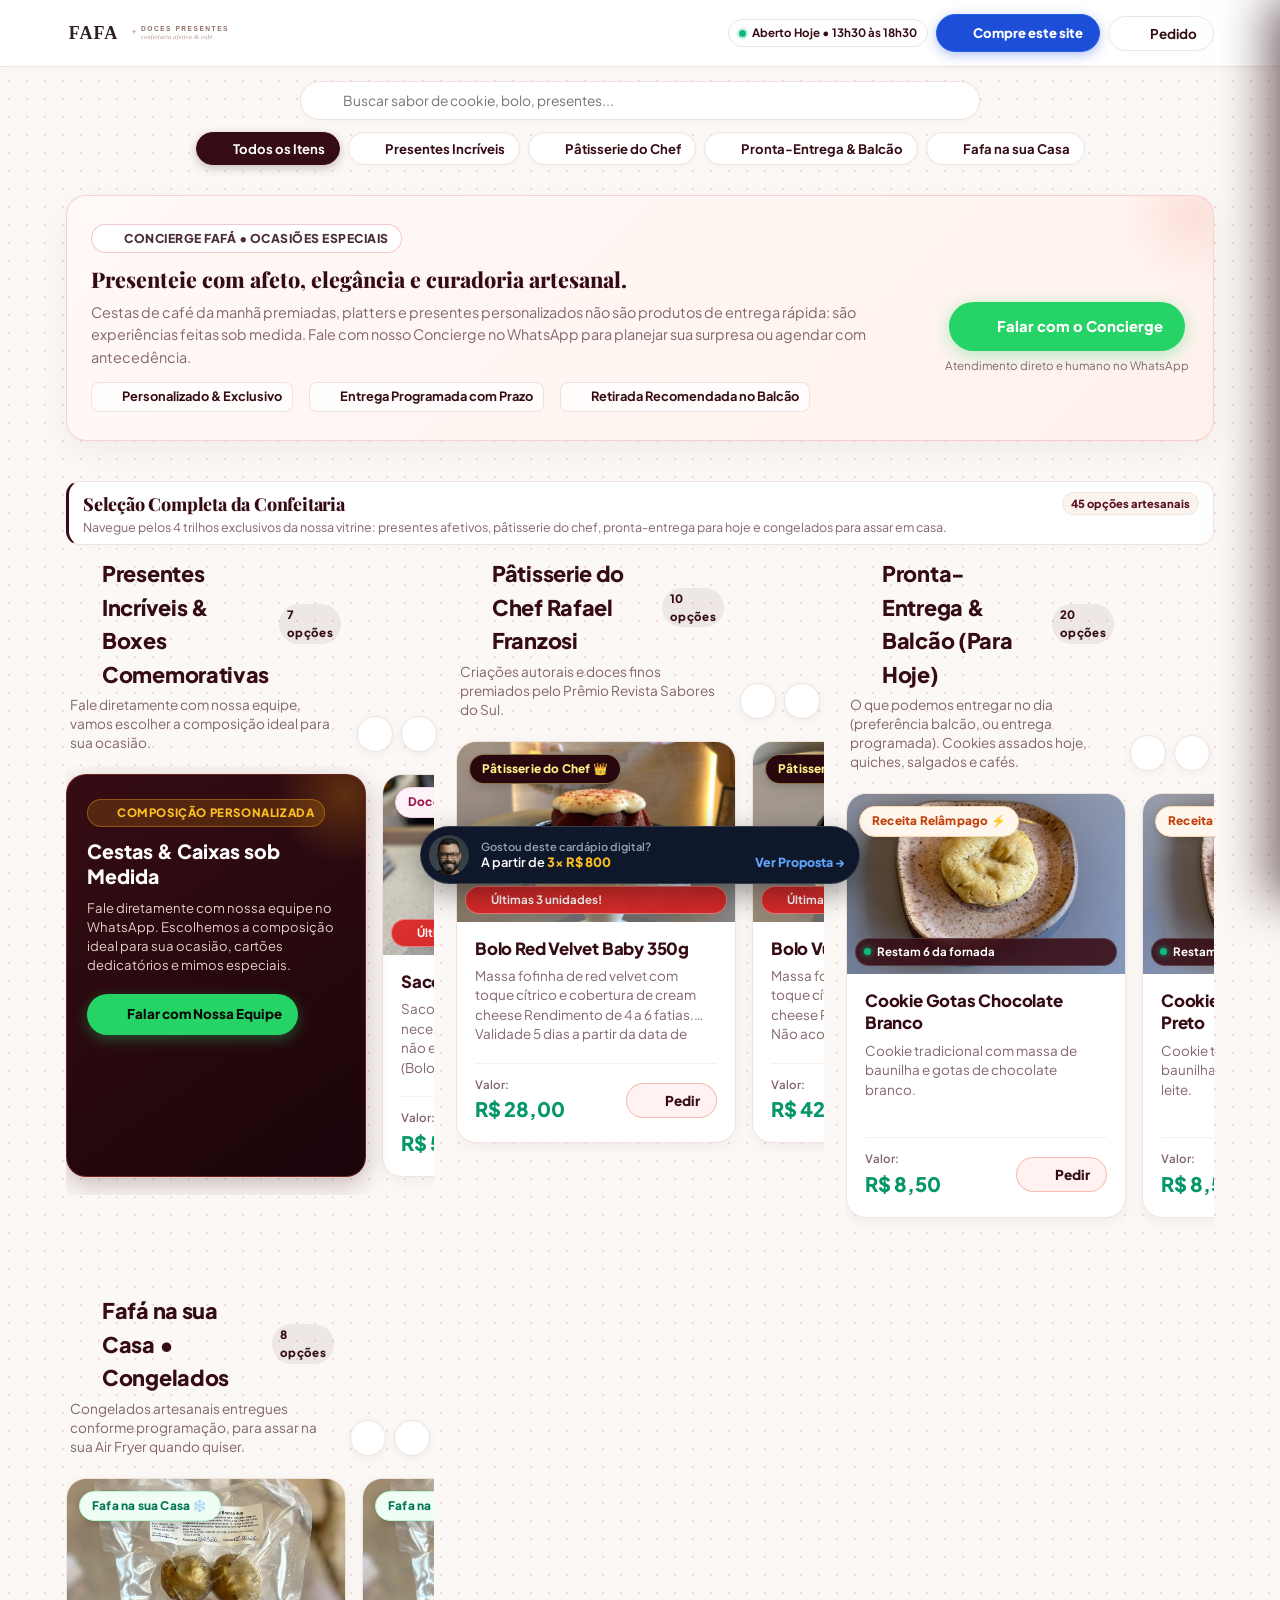
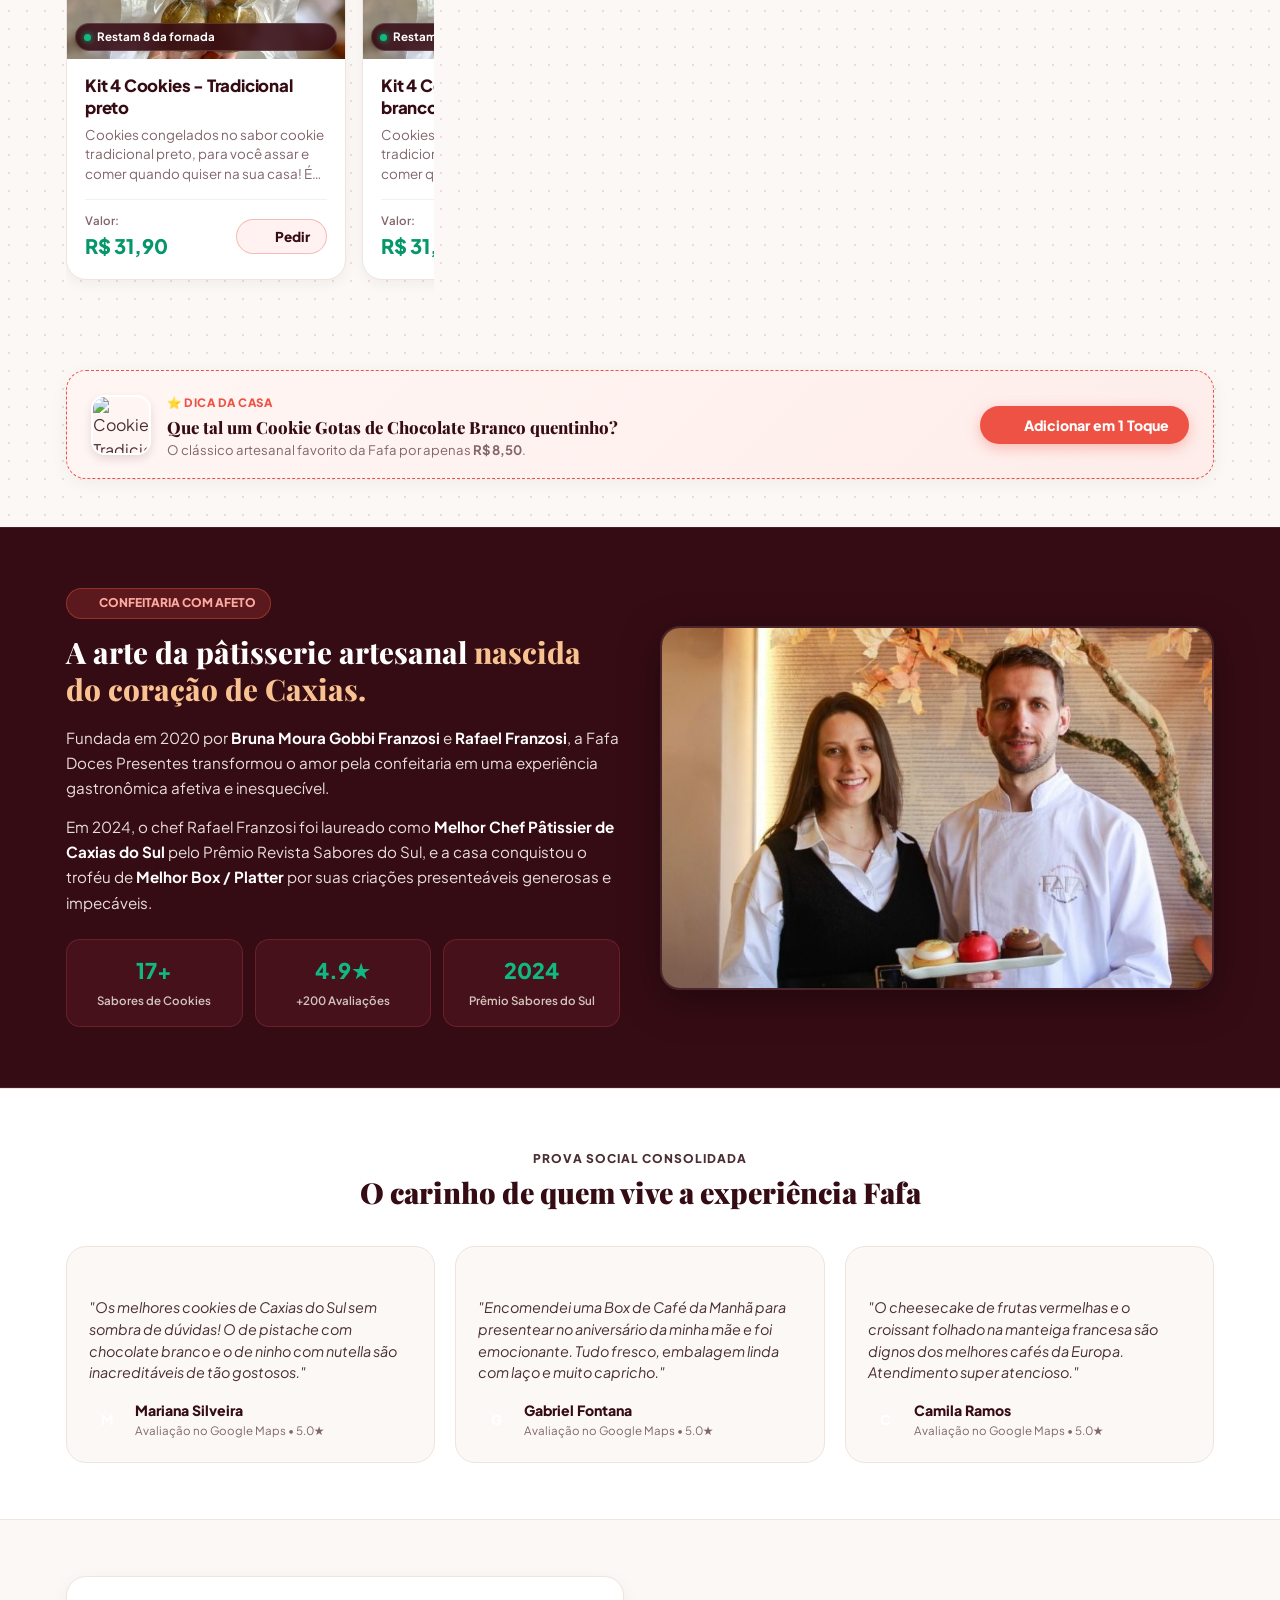
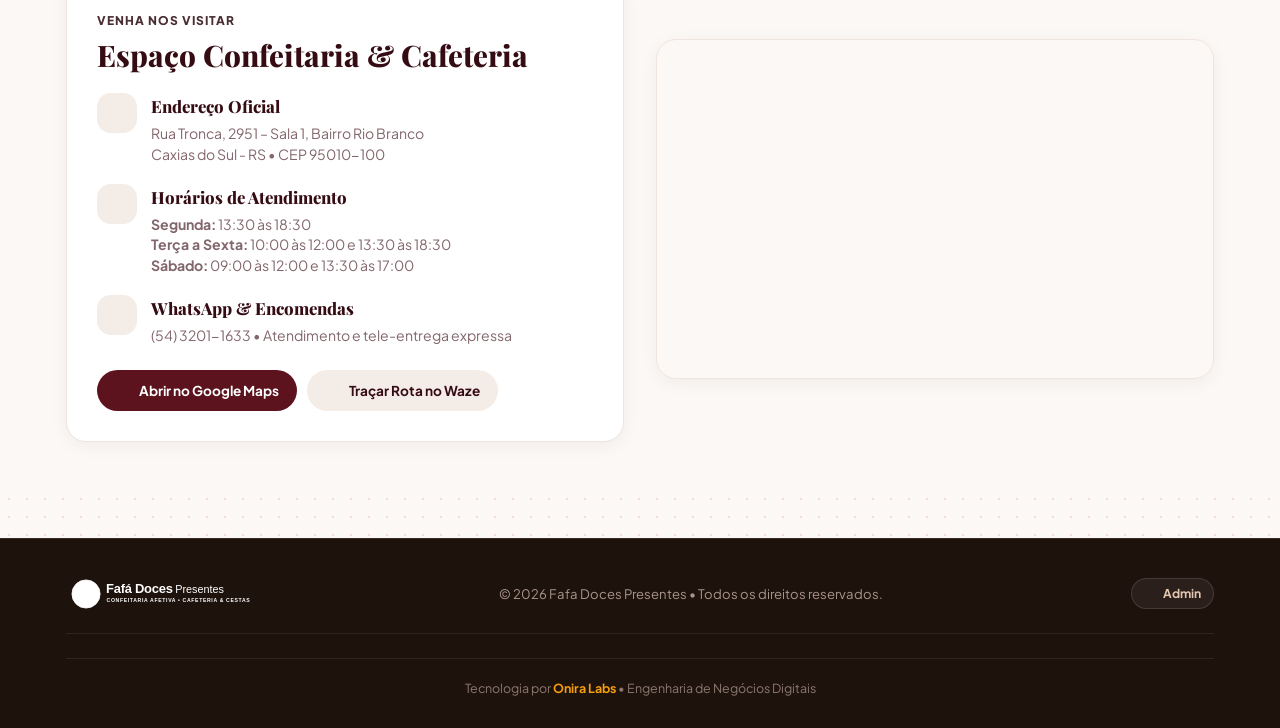
==== index.html @ 1c1b4ccc "feat(fafa-doces): adicionais especiais de presente, estoque de fornada, trilhos de streaming e simul" ====
<!DOCTYPE html>
<html lang="pt-BR">
<head>
    <meta charset="UTF-8">
    <meta name="viewport" content="width=device-width, initial-scale=1.0, maximum-scale=1.0, user-scalable=no">
    <title>Fafa Doces Presentes | Confeitaria Afetiva, Cafeteria & Cestas em Caxias do Sul</title>
    <meta name="description" content="🍪 Fafa Doces Presentes — Confeitaria artesanal, 17 sabores de cookies exclusivos, tortas nobres e cestas de café da manhã premiadas em Caxias do Sul. Peça direto no WhatsApp!">
    <meta name="theme-color" content="#360C14">

    <!-- Open Graph / Social -->
    <meta property="og:type" content="website">
    <meta property="og:title" content="Fafa Doces Presentes | Confeitaria Afetiva & Cafeteria">
    <meta property="og:description" content="Cardápio oficial com 17 sabores de cookies artesanais, doces finos, tortas e cestas presenteáveis em Caxias do Sul.">
    <meta property="og:image" content="assets/fafa_founders.jpg">

    <!-- Google Fonts: Playfair Display + Plus Jakarta Sans -->
    <link rel="preconnect" href="https://fonts.googleapis.com">
    <link rel="preconnect" href="https://fonts.gstatic.com" crossorigin>
    <link href="https://fonts.googleapis.com/css2?family=Playfair+Display:ital,wght@0,600;0,700;0,800;1,600&family=Plus+Jakarta+Sans:wght@400;500;600;700;800&display=swap" rel="stylesheet">

    <!-- Lucide Icons -->
    <script src="https://unpkg.com/lucide@latest"></script>

    <!-- Stylesheet -->
    <link rel="stylesheet" href="style.css?v=20260901a">
    <link rel="manifest" href="manifest.json">
</head>
<body>

    <!-- Header Despoluído & Focado -->
    <header class="site-header">
        <div class="container nav-container">
            <a href="index.html" class="brand-wrapper" aria-label="Página Inicial Fafa Doces Presentes">
                <img src="assets/logo_fafa_horizontal.svg" alt="Fafa Doces Presentes" class="brand-logo-img" onerror="this.onerror=null;this.src='assets/logo.svg';">
                <h1 class="sr-only">Fafa Doces Presentes - Caxias do Sul</h1>
            </a>
            
            <!-- Status do Estabelecimento & Ações -->
            <div class="nav-actions">
                <div class="status-compact" id="header-status">
                    <span class="status-dot"></span>
                    <span id="status-text-header">Aberto Hoje • 13h30 às 18h30</span>
                </div>

                <!-- Modo Catálogo Badge (Exibido quando no modo somente vitrine) -->
                <div class="catalog-mode-badge" id="catalog-mode-badge" style="display:none;">
                    <i data-lucide="book-open" style="width:13px;height:13px;"></i>
                    <span>Catálogo Vitrine</span>
                </div>

                <!-- Botão Compre esse site (Azul Royal Elétrico de Alto Contraste no Desktop) -->
                <a href="proposta.html" class="btn-buy-site" title="Compre esse site pronto para o seu negócio">
                    <i data-lucide="zap" style="width:14px;height:14px;color:#FEF08A;fill:#FEF08A;"></i>
                    <span class="btn-buy-text">Compre este site</span>
                </a>

                <!-- Botão Limpar Pedido (Lixeirinha Outline ao lado do Pedido) -->
                <button type="button" class="btn-header-trash" id="btn-header-trash" onclick="window.clearCart()" title="Limpar Pedido" aria-label="Limpar Pedido" style="display:none;">
                    <i data-lucide="trash-2" style="width:16px;height:16px;"></i>
                </button>

                <!-- Botão Carrinho Desktop ("Pedido") / Mobile (Outline quando vazio, Preenchido com itens) -->
                <button type="button" class="btn-cart-trigger cart-empty" id="btn-cart-nav" onclick="window.openCart()" aria-label="Ver Carrinho de Compras">
                    <i data-lucide="shopping-bag" style="width:17px;height:17px;"></i>
                    <span class="cart-btn-label">Pedido</span>
                    <span class="cart-total-header" id="cart-total-nav" style="display:none;">R$ 0,00</span>
                    <span class="cart-count-badge" id="cart-count" style="display:none;">0</span>
                </button>
            </div>
        </div>
    </header>

    <!-- Barra de Categorias & Busca Rápida -->
    <section class="catalog-nav-section">
        <div class="container">
            <!-- Busca Integrada -->
            <div class="search-box-wrap">
                <i data-lucide="search" class="search-icon"></i>
                <input type="text" id="search-input" class="search-input" placeholder="Buscar sabor de cookie, bolo, presentes..." oninput="window.handleSearch(event)">
                <button type="button" class="btn-clear-search" id="btn-clear-search" onclick="window.clearSearch()" style="display:none;" aria-label="Limpar busca">
                    <i data-lucide="x" style="width:16px;height:16px;"></i>
                </button>
            </div>

            <!-- Navegação em Carrossel Horizontal Touch / Chips Deslizantes de Alta Usabilidade -->
            <nav class="category-scroll-container" aria-label="Categorias do Cardápio">
                <div class="category-scroll-pills" id="category-pills-container">
                    <button type="button" class="cat-pill active" data-category="todos" onclick="window.filterCategory('todos')">
                        <i data-lucide="film" style="width:16px;height:16px;"></i>
                        <span>Todos os Itens</span>
                    </button>
                    <button type="button" class="cat-pill" data-category="presentes" onclick="window.filterCategory('presentes')">
                        <i data-lucide="gift" style="width:16px;height:16px;"></i>
                        <span>Presentes Incríveis</span>
                    </button>
                    <button type="button" class="cat-pill" data-category="tortas" onclick="window.filterCategory('tortas')">
                        <i data-lucide="cake" style="width:16px;height:16px;"></i>
                        <span>Pâtisserie do Chef</span>
                    </button>
                    <button type="button" class="cat-pill" data-category="pronta-entrega" onclick="window.filterCategory('pronta-entrega')">
                        <i data-lucide="zap" style="width:16px;height:16px;"></i>
                        <span>Pronta-Entrega &amp; Balcão</span>
                    </button>
                    <button type="button" class="cat-pill" data-category="congelados" onclick="window.filterCategory('congelados')">
                        <i data-lucide="snowflake" style="width:16px;height:16px;"></i>
                        <span>Fafa na sua Casa</span>
                    </button>
                </div>
            </nav>
        </div>
    </section>

    <!-- Seção de Concierge Afetivo & Encomendas de Ocasião -->
    <section class="concierge-highlight-section" id="concierge-section">
        <div class="container">
            <div class="concierge-card">
                <div class="concierge-badge-pill">
                    <i data-lucide="sparkles" style="width:14px;height:14px;color:#D84A5B;"></i>
                    <span>Concierge Fafá • Ocasiões Especiais</span>
                </div>
                <div class="concierge-content-grid">
                    <div class="concierge-text-col">
                        <h2 class="concierge-title">Presenteie com afeto, elegância e curadoria artesanal.</h2>
                        <p class="concierge-desc">
                            Cestas de café da manhã premiadas, platters e presentes personalizados não são produtos de entrega rápida: são experiências feitas sob medida. Fale com nosso Concierge no WhatsApp para planejar sua surpresa ou agendar com antecedência.
                        </p>
                        <div class="concierge-features-row">
                            <span class="c-feat"><i data-lucide="gift" style="width:14px;height:14px;"></i> Personalizado &amp; Exclusivo</span>
                            <span class="c-feat"><i data-lucide="calendar" style="width:14px;height:14px;"></i> Entrega Programada com Prazo</span>
                            <span class="c-feat"><i data-lucide="store" style="width:14px;height:14px;"></i> Retirada Recomendada no Balcão</span>
                        </div>
                    </div>
                    <div class="concierge-action-col">
                        <a href="https://wa.me/555432011633?text=Ol%C3%A1!%20Gostaria%20de%20falar%20com%20o%20Concierge%20Faf%C3%A1%20para%20planejar%20uma%20ocasi%C3%A3o%20especial%20sob%20encomenda." target="_blank" class="btn-concierge-cta" aria-label="Falar com o Concierge no WhatsApp">
                            <i data-lucide="message-circle" style="width:18px;height:18px;"></i>
                            <span>Falar com o Concierge</span>
                        </a>
                        <span class="concierge-subtext">Atendimento direto e humano no WhatsApp</span>
                    </div>
                </div>
            </div>
        </div>
    </section>

    <!-- Main Content: Conceito, Grid de Produtos & Dica da Casa no Final -->
    <main class="catalog-section">
        <div class="container">

            <!-- Banner de Atmosfera Compacto da Categoria Ativa -->
            <div class="category-concept-banner" id="category-concept-banner">
                <div class="concept-banner-header">
                    <h2 class="concept-title" id="current-category-name">Cardápio Completo</h2>
                    <span class="catalog-count-pill" id="products-count-badge">45 opções artesanais</span>
                </div>
                <p class="concept-desc" id="category-concept-desc">
                    Cardápio artesanal da Fafa Doces Presentes para entrega rápida ou retirada.
                </p>
            </div>

            <!-- Grid de Produtos -->
            <div class="catalog-grid" id="catalog-grid">
                <!-- Injetado dinamicamente via app.js -->
            </div>

            <!-- Banner de Upsell / Dica da Casa (Posicionado no Final do Cardápio) -->
            <div class="upsell-container" id="upsell-container" style="margin-top: 36px;">
                <div class="upsell-card">
                    <div class="upsell-left">
                        <img src="https://images.unsplash.com/photo-1558961363-fa8fdf82db35?auto=format&fit=crop&w=300&q=80" alt="Cookie Tradicional Fafa" class="upsell-img-thumb">
                        <div class="upsell-info">
                            <span class="upsell-tag">⭐ Dica da Casa</span>
                            <h2 class="upsell-title">Que tal um Cookie Gotas de Chocolate Branco quentinho?</h2>
                            <p class="upsell-sub">O clássico artesanal favorito da Fafa por apenas <strong>R$ 8,50</strong>.</p>
                        </div>
                    </div>
                    <button type="button" class="btn-upsell-quick" onclick="window.openProductModal('prod-12314145')">
                        <i data-lucide="plus-circle" style="width:16px;height:16px;"></i>
                        <span>Adicionar em 1 Toque</span>
                    </button>
                </div>
            </div>

        </div>
    </main>

    <!-- Chef Story & Differentials (Dark Section) -->
    <section class="story-section">
        <div class="container">
            <div class="story-grid">
                <div class="story-content">
                    <span class="story-badge">
                        <i data-lucide="heart" style="width:12px;height:12px;"></i> Confeitaria com Afeto
                    </span>
                    <h2 class="story-title">A arte da pâtisserie artesanal <span>nascida do coração de Caxias.</span></h2>
                    <p class="story-p">Fundada em 2020 por <strong>Bruna Moura Gobbi Franzosi</strong> e <strong>Rafael Franzosi</strong>, a Fafa Doces Presentes transformou o amor pela confeitaria em uma experiência gastronômica afetiva e inesquecível.</p>
                    <p class="story-p">Em 2024, o chef Rafael Franzosi foi laureado como <strong>Melhor Chef Pâtissier de Caxias do Sul</strong> pelo Prêmio Revista Sabores do Sul, e a casa conquistou o troféu de <strong>Melhor Box / Platter</strong> por suas criações presenteáveis generosas e impecáveis.</p>
                    
                    <div class="story-stats-row">
                        <div class="stat-box">
                            <span class="stat-num">17+</span>
                            <span class="stat-desc">Sabores de Cookies</span>
                        </div>
                        <div class="stat-box">
                            <span class="stat-num">4.9★</span>
                            <span class="stat-desc">+200 Avaliações</span>
                        </div>
                        <div class="stat-box">
                            <span class="stat-num">2024</span>
                            <span class="stat-desc">Prêmio Sabores do Sul</span>
                        </div>
                    </div>
                </div>

                <div class="story-img-wrap">
                    <img src="assets/fafa_founders.jpg" alt="Bruna Moura Gobbi Franzosi e Rafael Franzosi - Fafa Doces Presentes" class="story-img" onerror="this.onerror=null;this.src='https://images.unsplash.com/photo-1556910103-1c02745aae4d?auto=format&fit=crop&w=800&q=80';">
                </div>
            </div>
        </div>
    </section>

    <!-- Customer Reviews (Light Section) -->
    <section class="reviews-section">
        <div class="container">
            <div class="section-header-center">
                <span class="section-tag">Prova Social Consolidada</span>
                <h2 class="section-title">O carinho de quem vive a experiência Fafa</h2>
            </div>

            <div class="reviews-grid">
                <div class="review-card">
                    <div class="review-stars">
                        <i data-lucide="star" style="width:16px;height:16px;fill:#F59E0B;stroke:none;"></i>
                        <i data-lucide="star" style="width:16px;height:16px;fill:#F59E0B;stroke:none;"></i>
                        <i data-lucide="star" style="width:16px;height:16px;fill:#F59E0B;stroke:none;"></i>
                        <i data-lucide="star" style="width:16px;height:16px;fill:#F59E0B;stroke:none;"></i>
                        <i data-lucide="star" style="width:16px;height:16px;fill:#F59E0B;stroke:none;"></i>
                    </div>
                    <p class="review-text">"Os melhores cookies de Caxias do Sul sem sombra de dúvidas! O de pistache com chocolate branco e o de ninho com nutella são inacreditáveis de tão gostosos."</p>
                    <div class="reviewer-meta">
                        <div class="reviewer-avatar-letter">M</div>
                        <div>
                            <div class="reviewer-name">Mariana Silveira</div>
                            <div class="reviewer-source">Avaliação no Google Maps • 5.0★</div>
                        </div>
                    </div>
                </div>

                <div class="review-card">
                    <div class="review-stars">
                        <i data-lucide="star" style="width:16px;height:16px;fill:#F59E0B;stroke:none;"></i>
                        <i data-lucide="star" style="width:16px;height:16px;fill:#F59E0B;stroke:none;"></i>
                        <i data-lucide="star" style="width:16px;height:16px;fill:#F59E0B;stroke:none;"></i>
                        <i data-lucide="star" style="width:16px;height:16px;fill:#F59E0B;stroke:none;"></i>
                        <i data-lucide="star" style="width:16px;height:16px;fill:#F59E0B;stroke:none;"></i>
                    </div>
                    <p class="review-text">"Encomendei uma Box de Café da Manhã para presentear no aniversário da minha mãe e foi emocionante. Tudo fresco, embalagem linda com laço e muito capricho."</p>
                    <div class="reviewer-meta">
                        <div class="reviewer-avatar-letter">G</div>
                        <div>
                            <div class="reviewer-name">Gabriel Fontana</div>
                            <div class="reviewer-source">Avaliação no Google Maps • 5.0★</div>
                        </div>
                    </div>
                </div>

                <div class="review-card">
                    <div class="review-stars">
                        <i data-lucide="star" style="width:16px;height:16px;fill:#F59E0B;stroke:none;"></i>
                        <i data-lucide="star" style="width:16px;height:16px;fill:#F59E0B;stroke:none;"></i>
                        <i data-lucide="star" style="width:16px;height:16px;fill:#F59E0B;stroke:none;"></i>
                        <i data-lucide="star" style="width:16px;height:16px;fill:#F59E0B;stroke:none;"></i>
                        <i data-lucide="star" style="width:16px;height:16px;fill:#F59E0B;stroke:none;"></i>
                    </div>
                    <p class="review-text">"O cheesecake de frutas vermelhas e o croissant folhado na manteiga francesa são dignos dos melhores cafés da Europa. Atendimento super atencioso."</p>
                    <div class="reviewer-meta">
                        <div class="reviewer-avatar-letter">C</div>
                        <div>
                            <div class="reviewer-name">Camila Ramos</div>
                            <div class="reviewer-source">Avaliação no Google Maps • 5.0★</div>
                        </div>
                    </div>
                </div>
            </div>
        </div>
    </section>

    <!-- Location & Hours Section -->
    <section class="location-section">
        <div class="container">
            <div class="location-grid">
                <div class="location-info-card">
                    <span class="section-tag">Venha nos Visitar</span>
                    <h3 class="story-title" style="color:var(--text-dark);margin-bottom:20px;">Espaço Confeitaria &amp; Cafeteria</h3>

                    <div class="info-row">
                        <div class="info-icon-box">
                            <i data-lucide="map-pin" style="width:20px;height:20px;"></i>
                        </div>
                        <div class="info-content">
                            <h4>Endereço Oficial</h4>
                            <p>Rua Tronca, 2951 – Sala 1, Bairro Rio Branco<br>Caxias do Sul - RS • CEP 95010-100</p>
                        </div>
                    </div>

                    <div class="info-row">
                        <div class="info-icon-box">
                            <i data-lucide="clock" style="width:20px;height:20px;"></i>
                        </div>
                        <div class="info-content">
                            <h4>Horários de Atendimento</h4>
                            <p><strong>Segunda:</strong> 13:30 às 18:30<br>
                               <strong>Terça a Sexta:</strong> 10:00 às 12:00 e 13:30 às 18:30<br>
                               <strong>Sábado:</strong> 09:00 às 12:00 e 13:30 às 17:00</p>
                        </div>
                    </div>

                    <div class="info-row">
                        <div class="info-icon-box">
                            <i data-lucide="phone" style="width:20px;height:20px;"></i>
                        </div>
                        <div class="info-content">
                            <h4>WhatsApp &amp; Encomendas</h4>
                            <p>(54) 3201-1633 • Atendimento e tele-entrega expressa</p>
                        </div>
                    </div>

                    <div class="location-buttons">
                        <a href="https://maps.google.com/?q=Fafa+Doces+Presentes+Rua+Tronca+2951+Caxias+do+Sul" target="_blank" class="btn-route">
                            <i data-lucide="navigation" style="width:16px;height:16px;"></i> Abrir no Google Maps
                        </a>
                        <a href="https://waze.com/ul?q=Rua+Tronca+2951+Caxias+do+Sul" target="_blank" class="btn-route" style="background:#F4ECE6;color:var(--text-dark);">
                            <i data-lucide="compass" style="width:16px;height:16px;"></i> Traçar Rota no Waze
                        </a>
                    </div>
                </div>

                <div class="map-embed-wrap">
                    <iframe src="https://www.google.com/maps/embed?pb=!1m18!1m12!1m3!1d3483.921389201479!2d-51.1872101!3d-29.1739107!2m3!1f0!2f0!3f0!3m2!1i1024!2i768!4f13.1!3m3!1m2!1s0x951ea30c0c000001%3A0x1!2sR.+Tronca%2C+2951+-+Rio+Branco%2C+Caxias+do+Sul+-+RS!5e0!3m2!1spt-BR!2sbr!4v1710000000000!5m2!1spt-BR!2sbr" loading="lazy" referrerpolicy="no-referrer-when-downgrade" title="Mapa Fafa Doces Presentes"></iframe>
                </div>
            </div>
        </div>
    </section>

    <!-- Footer -->
    <footer class="site-footer">
        <div class="container">
            <div class="footer-content">
                <div class="footer-brand">
                    <img src="assets/logo.svg" alt="Fafa Doces Presentes" style="height:38px;filter:brightness(0) invert(1);">
                </div>
                <div class="footer-copy">
                    &copy; 2026 Fafa Doces Presentes • Todos os direitos reservados.
                </div>
                <div class="footer-admin-wrap">
                    <a href="admin.html" class="footer-admin-link" title="Acesso restrito ao Painel Admin">
                        <i data-lucide="shield-check" style="width:13px;height:13px;"></i> Admin
                    </a>
                </div>
            </div>
            <div class="footer-signature">
                Tecnologia por <strong>Onira Labs</strong> • Engenharia de Negócios Digitais
            </div>
        </div>
    </footer>

    <!-- Product Modal -->
    <div class="product-modal-wrap" id="product-modal">
        <div class="modal-content-card">
            <button type="button" class="btn-close-modal" onclick="window.closeProductModal()" aria-label="Fechar">
                <i data-lucide="x" style="width:20px;height:20px;"></i>
            </button>
            <div class="modal-hero-img-box">
                <img id="modal-img" src="" alt="">
                <span class="modal-badge-tag" id="modal-badge"></span>
            </div>
            <div class="modal-body-scroll">
                <h3 class="modal-title" id="modal-title"></h3>
                <p class="modal-desc" id="modal-desc"></p>
                <div id="modal-scarcity-notice" style="display:none;margin-bottom:14px;"></div>

                <!-- Seção de Tamanhos / Opções -->
                <div class="modal-section-title">
                    <span>Opções &amp; Porção</span>
                    <small>Selecione 1 opção</small>
                </div>
                <div class="size-options-grid" id="modal-sizes-list"></div>

                <!-- Adicionais Especiais & Mimos de Presente -->
                <div id="modal-addons-section" style="display:none;margin-top:14px;">
                    <div class="modal-section-title">
                        <span>Adicionais Especiais &amp; Mimos</span>
                        <small>Opcional • Selecione quantos desejar</small>
                    </div>
                    <div class="addons-options-list" id="modal-addons-list"></div>
                </div>

                <!-- Observações e Dedicatória -->
                <div class="modal-section-title">
                    <span>Dedicatória para Cartão ou Observações</span>
                    <small>Opcional</small>
                </div>
                <input type="text" id="modal-obs" class="modal-obs-input" placeholder="Ex: De: Maria Para: João / Escrever no cartão com carinho...">

                <!-- Rodapé de Ações do Modal -->
                <div class="modal-footer-actions">
                    <div class="qty-control-box">
                        <button type="button" class="qty-btn-modal" onclick="window.changeModalQty(-1)">-</button>
                        <span class="qty-modal-val" id="modal-qty">1</span>
                        <button type="button" class="qty-btn-modal" onclick="window.changeModalQty(1)">+</button>
                    </div>
                    <button type="button" class="btn-confirm-add" id="modal-add-btn" onclick="window.confirmAddModalToCart()">
                        <span>Adicionar ao Pedido</span>
                    </button>
                </div>
            </div>
        </div>
    </div>

    <!-- Modal de Confirmação: Limpar Pedido -->
    <div class="confirm-modal-overlay" id="confirm-clear-modal" onclick="window.closeClearModal(event)">
        <div class="confirm-modal-card" onclick="event.stopPropagation()">
            <div class="confirm-modal-icon">
                <i data-lucide="trash-2" style="width:24px;height:24px;color:var(--accent-coral);"></i>
            </div>
            <h3 class="confirm-modal-title">Limpar seu pedido?</h3>
            <p class="confirm-modal-text">Todos os itens e doces adicionados serão removidos do seu carrinho.</p>
            <div class="confirm-modal-actions">
                <button type="button" class="btn-confirm-cancel" onclick="window.closeClearModal()">Continuar com Pedido</button>
                <button type="button" class="btn-confirm-danger" onclick="window.executeClearCart()">Sim, Limpar</button>
            </div>
        </div>
    </div>

    <!-- Cart Overlay & Drawer (Padrão Master CLAEM / Onira Labs) -->
    <div class="cart-overlay" id="cart-overlay" onclick="window.closeCart()"></div>
    <div class="cart-drawer" id="cart-drawer">
        <div class="cart-header">
            <!-- Botão Cardápio à Esquerda (Modo Preenchido Branco Estático) -->
            <button type="button" class="btn-continue-shopping" onclick="window.closeCart()" aria-label="Voltar para o Cardápio">
                <i data-lucide="arrow-left" style="width:15px;height:15px;"></i>
                <span>Cardápio</span>
            </button>

            <!-- Título Centralizado Between Them -->
            <div class="cart-header-title">
                <i data-lucide="shopping-bag" style="width:17px;height:17px;color:var(--emerald-light);"></i>
                <span>Seu Pedido Fafa</span>
            </div>

            <!-- Botão Lixeira à Direita -->
            <button type="button" class="btn-clear-cart-circle" onclick="window.clearCart()" title="Limpar pedido" aria-label="Limpar pedido">
                <i data-lucide="trash-2" style="width:16px;height:16px;"></i>
            </button>
        </div>

        <!-- Corpo do Carrinho com Rolagem 100% Fluida e Unificada (Itens empurram o formulário, totais e botão WhatsApp) -->
        <div class="cart-body">
            <!-- 1. Tipo de Pedido (Balcão Recomendado vs Tele-Entrega Própria) -->
            <div class="cart-form-group delivery-top-group">
                <span class="cart-label">Como deseja receber seu pedido?</span>
                <div class="delivery-toggle-wrap">
                    <button type="button" class="delivery-type-btn active" data-type="pickup" onclick="window.setDeliveryType('pickup')">
                        <i data-lucide="store" style="width:15px;height:15px;"></i>
                        <span>Retirada no Balcão (Recomendado)</span>
                    </button>
                    <button type="button" class="delivery-type-btn" data-type="delivery" onclick="window.setDeliveryType('delivery')">
                        <i data-lucide="truck" style="width:15px;height:15px;"></i>
                        <span>Tele-Entrega Própria</span>
                    </button>
                </div>
                <p class="pickup-notice-hint" id="pickup-notice-hint">
                    📍 Balcão Fafá: Rua Tronca, 2951 – Sala 1 (Rio Branco). Ideal para bolos e itens frágeis!
                </p>
            </div>

            <!-- 1.1 Previsão do Pedido: Pronta Entrega vs Encomenda Programada -->
            <div class="cart-form-group schedule-top-group">
                <span class="cart-label">Previsão e Prazo</span>
                <div class="delivery-toggle-wrap schedule-toggle-wrap">
                    <button type="button" class="schedule-type-btn active" data-schedule="hoje" onclick="window.setScheduleType('hoje')">
                        <i data-lucide="clock" style="width:15px;height:15px;"></i>
                        <span>Pronta Entrega (Hoje)</span>
                    </button>
                    <button type="button" class="schedule-type-btn" data-schedule="programado" onclick="window.setScheduleType('programado')">
                        <i data-lucide="calendar" style="width:15px;height:15px;"></i>
                        <span>Encomenda Programada</span>
                    </button>
                </div>
            </div>

            <!-- Formulário de Agendamento (quando Encomenda Programada) -->
            <div id="schedule-fields-form" class="cart-form-group" style="display:none;">
                <span class="cart-label">Data e Turno Desejado</span>
                <div class="form-row-2">
                    <input type="date" id="order-schedule-date" class="cart-input" aria-label="Data da Encomenda">
                    <select id="order-schedule-period" class="cart-input" aria-label="Turno Desejado">
                        <option value="Manhã (10h às 12h)">Manhã (10h às 12h)</option>
                        <option value="Tarde (13h30 às 18h)" selected>Tarde (13h30 às 18h)</option>
                    </select>
                </div>
                <div style="margin-top:8px;">
                    <input type="text" id="order-gift-card" class="cart-input" placeholder="Mensagem para o cartão do presente (opcional)">
                </div>
                <p class="schedule-hint-text">
                    🎁 Cestas e presentes personalizados são preparados com carinho sob agendamento prévio.
                </p>
            </div>

            <!-- 2. Lista de Itens no Carrinho (Sem rolagem interna: expande e empurra todo o conteúdo para baixo) -->
            <div class="cart-items-list" id="cart-items-list"></div>

            <!-- 3. Formulário de Identificação do Cliente (Opcional - sem bloqueio) -->
            <div class="cart-form-group">
                <span class="cart-label">Seu Nome (Opcional)</span>
                <input type="text" id="client-name" class="cart-input" placeholder="Informe seu nome ou de quem vai receber">
            </div>

            <!-- 4. Endereço de Entrega (se tele-entrega - campos diretos sem select de bairros) -->
            <div id="delivery-address-form" class="cart-form-group">
                <span class="cart-label">Endereço de Entrega (Caxias do Sul)</span>
                <div class="form-row-2">
                    <input type="text" id="client-street" class="cart-input" placeholder="Rua / Avenida">
                    <input type="text" id="client-number" class="cart-input" placeholder="Nº">
                </div>
                <div class="form-row-2" style="margin-top:8px;">
                    <input type="text" id="client-bairro" class="cart-input" placeholder="Bairro">
                    <input type="text" id="client-complement" class="cart-input" placeholder="Complemento (Apto, Bloco)">
                </div>
            </div>

            <!-- 5. Forma de Pagamento -->
            <div class="cart-form-group">
                <span class="cart-label">Forma de Pagamento</span>
                <div class="payment-methods-grid">
                    <button type="button" class="pay-method-btn active" data-method="pix" onclick="window.setPaymentMethod('pix')">
                        <i data-lucide="qr-code" style="width:16px;height:16px;"></i>
                        <span>Pix</span>
                    </button>
                    <button type="button" class="pay-method-btn" data-method="cartao" onclick="window.setPaymentMethod('cartao')">
                        <i data-lucide="credit-card" style="width:16px;height:16px;"></i>
                        <span>Cartão</span>
                    </button>
                    <button type="button" class="pay-method-btn" data-method="dinheiro" onclick="window.setPaymentMethod('dinheiro')">
                        <i data-lucide="banknote" style="width:16px;height:16px;"></i>
                        <span>Dinheiro</span>
                    </button>
                </div>

                <div id="troco-input-box" style="display:none;margin-top:8px;">
                    <input type="text" id="troco-val" class="cart-input" placeholder="Troco para quanto? (Ex: R$ 50,00)">
                </div>
            </div>

            <!-- 6. Totais e Finalização (No final da rolagem contínua da tela) -->
            <div class="cart-checkout-section">
                <div class="cart-summary-row">
                    <span>Subtotal dos itens</span>
                    <strong id="cart-subtotal-val">R$ 0,00</strong>
                </div>
                <div class="cart-summary-row" id="cart-fee-row">
                    <span>Taxa de Entrega</span>
                    <strong id="cart-fee-val">R$ 8,00</strong>
                </div>
                <div class="cart-summary-row cart-total-row">
                    <span>Total</span>
                    <strong id="cart-total-val" class="cart-total-value">R$ 0,00</strong>
                </div>

                <button type="button" class="btn-submit-order" onclick="window.submitOrderToWhatsApp()">
                    <i data-lucide="message-circle" style="width:20px;height:20px;"></i>
                    <span>Enviar Pedido no WhatsApp Oficial</span>
                </button>

                <div class="cart-onira-tag">
                    Tecnologia por <strong>Onira Labs</strong> • Engenharia de Negócios Digitais
                </div>
            </div>
        </div>
    </div>

    <!-- Mobile Floating Bar -->
    <div class="cart-floating-bar" id="cart-floating-bar" onclick="window.openCart()">
        <div class="floating-bar-left">
            <i data-lucide="shopping-bag" style="width:20px;height:20px;"></i>
            <span class="floating-count-pill" id="floating-cart-count">1 item</span>
            <span>Ver Pedido</span>
        </div>
        <div class="floating-bar-right">
            <span id="floating-cart-total">R$ 0,00</span>
            <i data-lucide="chevron-right" style="width:18px;height:18px;"></i>
        </div>
    </div>

    <!-- Floating Proposal Widget (.onira-cta) -->
    <a href="proposta.html" class="onira-cta" id="onira-floating-cta" title="Ver proposta comercial do site">
        <img src="assets/jeff-avatar.webp" alt="Jefferson Motta" class="onira-avatar">
        <div class="onira-text-col">
            <span class="onira-hook">Gostou deste cardápio digital?</span>
            <span class="onira-call">
                <span class="onira-price-label">A partir de <strong>3x R$ 800</strong></span>
                <span class="onira-link-text">Ver Proposta &rarr;</span>
            </span>
        </div>
    </a>

    <!-- Scripts -->
    <script src="app.js"></script>
</body>
</html>
---- style.css ----
/**
 * Fafa Doces Presentes - Style System & Responsive Architecture
 * Confeitaria Afetiva, Cafeteria & Cestas Presenteáveis
 * Onira Labs - Design System Master (Paleta Pâtisserie Vibrante)
 */

:root {
    /* Brand Palette: Pâtisserie Vibrante & Decadente */
    --primary-dark: #360C14;       /* Deep Velvet Bordeaux / Cocoa Plum */
    --primary: #5C131E;            /* Rich Bordeaux Wine */
    --primary-light: #7E1C2B;
    
    --accent-berry: #D84A5B;        /* Pâtisserie Raspberry / Berry Rose */
    --accent-coral: #EE5244;        /* Vibrant Strawberry Coral (High-Contrast Action CTA) */
    --accent-coral-hover: #D83E31;
    --accent-caramel: #A06A3B;      /* Warm Hazelnut Caramel / Gold */
    --accent-caramel-light: #F5EAE0;
    
    /* Positive Numbers & Value (Strict Standard: Emerald Green) */
    --emerald: #059669;
    --emerald-light: #10B981;
    --emerald-bg: #ECFDF5;
    --emerald-border: rgba(16, 185, 129, 0.35);

    /* Backgrounds & Neutrals */
    --bg-page: #FBF8F5;            /* Warm Vanilla Silk Off-white */
    --bg-card: #FFFFFF;
    --bg-dark-drawer: #360C14;     /* Deep Wine Contrast for Drawer (No more generic black!) */
    --bg-dark-card: #48121C;       /* Velvet Plum Card for Cart Items */
    --text-dark: #360C14;
    --text-main: #4A2E33;
    --text-muted: #82666B;
    --border: #EFE4DE;
    --border-light: #F7EFEA;

    /* Fonts */
    --font-heading: 'Playfair Display', Georgia, serif;
    --font-body: 'Plus Jakarta Sans', -apple-system, BlinkMacSystemFont, sans-serif;
    --font-price: 'Plus Jakarta Sans', -apple-system, BlinkMacSystemFont, sans-serif;

    /* Spacing & Radius */
    --radius-sm: 8px;
    --radius-md: 14px;
    --radius-lg: 20px;
    --radius-pill: 9999px;
    --shadow-soft: 0 4px 18px rgba(54, 12, 20, 0.05);
    --shadow-hover: 0 10px 28px rgba(54, 12, 20, 0.12);
}

/* Base Reset */
*, *::before, *::after {
    margin: 0;
    padding: 0;
    box-sizing: border-box;
    -webkit-tap-highlight-color: transparent;
}

html {
    scroll-behavior: smooth;
    font-size: 16px;
}

body {
    background-color: var(--bg-page);
    background-image: radial-gradient(circle, rgba(216, 74, 91, 0.18) 0.85px, transparent 0.85px);
    background-size: 18px 18px;
    color: var(--text-main);
    font-family: var(--font-body);
    line-height: 1.55;
    -webkit-font-smoothing: antialiased;
    overflow-x: hidden;
}

.container {
    width: 100%;
    max-width: 1180px;
    margin: 0 auto;
    padding: 0 16px;
}

.sr-only {
    position: absolute;
    width: 1px;
    height: 1px;
    padding: 0;
    margin: -1px;
    overflow: hidden;
    clip: rect(0, 0, 0, 0);
    white-space: nowrap;
    border-width: 0;
}

/* ==========================================================================
   Header & Top Bar Despoluído
   ========================================================================== */
.site-header {
    background: rgba(255, 255, 255, 0.96);
    backdrop-filter: blur(10px);
    border-bottom: 1px solid var(--border);
    position: sticky;
    top: 0;
    z-index: 900;
    box-shadow: 0 2px 10px rgba(54, 12, 20, 0.03);
}

.nav-container {
    display: flex;
    align-items: center;
    justify-content: space-between;
    padding-top: 10px;
    padding-bottom: 10px;
    gap: 12px;
}

.brand-wrapper {
    display: flex;
    align-items: center;
    text-decoration: none;
    flex-shrink: 0;
}

.brand-logo-img {
    height: 46px;
    max-width: 250px;
    object-fit: contain;
}

.status-compact {
    display: inline-flex;
    align-items: center;
    gap: 6px;
    background: #FFFFFF;
    border: 1px solid var(--border);
    padding: 4px 10px;
    border-radius: var(--radius-pill);
    font-size: 0.72rem;
    font-weight: 700;
    color: var(--text-dark);
}

.status-dot {
    width: 7px;
    height: 7px;
    border-radius: 50%;
    background-color: var(--emerald-light);
    display: inline-block;
    box-shadow: 0 0 0 2.5px rgba(16, 185, 129, 0.2);
}

.nav-actions {
    display: flex;
    align-items: center;
    gap: 8px;
}

.btn-buy-site {
    display: inline-flex;
    align-items: center;
    gap: 6px;
    padding: 8px 16px;
    background: #1D4ED8; /* Electric Royal Blue para alto contraste e clique imediato */
    border: 1px solid #2563EB;
    border-radius: var(--radius-pill);
    color: #FFFFFF !important;
    font-family: var(--font-body);
    font-size: 0.82rem;
    font-weight: 800;
    text-decoration: none;
    transition: all 0.2s cubic-bezier(0.4, 0, 0.2, 1);
    box-shadow: 0 3px 12px rgba(29, 78, 216, 0.35);
}

.btn-buy-site:hover {
    background: #1E40AF;
    border-color: #1D4ED8;
    color: #FFFFFF !important;
    transform: translateY(-1px);
    box-shadow: 0 5px 16px rgba(29, 78, 216, 0.45);
}

.btn-header-trash {
    background: transparent;
    border: 1.5px solid var(--border);
    color: var(--text-muted);
    width: 38px;
    height: 38px;
    border-radius: 50%;
    display: inline-flex;
    align-items: center;
    justify-content: center;
    cursor: pointer;
    transition: all 0.2s ease;
    flex-shrink: 0;
}

.btn-header-trash:hover {
    background: #FDF2F2;
    color: var(--accent-coral);
    border-color: #FCA5A5;
    transform: translateY(-1px);
}

.btn-cart-trigger {
    display: inline-flex;
    align-items: center;
    gap: 8px;
    padding: 8px 16px;
    border-radius: var(--radius-pill);
    font-family: var(--font-body);
    font-size: 0.84rem;
    font-weight: 700;
    cursor: pointer;
    transition: all 0.25s ease;
    text-decoration: none;
    flex-shrink: 0;
}

/* Modo Vazio: Outline Neutro & Elegante */
.btn-cart-trigger.cart-empty,
.btn-cart-trigger:not(.has-items) {
    background: transparent;
    border: 1.5px solid var(--border);
    color: var(--text-dark);
    box-shadow: none;
}

.btn-cart-trigger.cart-empty:hover,
.btn-cart-trigger:not(.has-items):hover {
    background: #FAF3EE;
    border-color: var(--accent-rose);
    color: var(--primary-dark);
    transform: translateY(-1px);
}

.btn-cart-trigger.cart-empty .cart-count-badge,
.btn-cart-trigger:not(.has-items) .cart-count-badge {
    display: none !important;
}

.btn-cart-trigger.cart-empty .cart-total-header,
.btn-cart-trigger:not(.has-items) .cart-total-header {
    display: none !important;
}

/* Modo Preenchido (Com Itens): Sólido Velvet Wine com Sombra Nobre */
.btn-cart-trigger.has-items {
    background: var(--primary-dark);
    border: 1.5px solid var(--primary-dark);
    color: #FFFFFF !important;
    box-shadow: 0 3px 12px rgba(54, 12, 20, 0.25);
}

.btn-cart-trigger.has-items:hover {
    background: var(--primary);
    border-color: var(--primary);
    transform: translateY(-1px);
    box-shadow: 0 5px 16px rgba(54, 12, 20, 0.35);
}

.btn-cart-trigger.has-items .cart-count-badge {
    display: inline-block !important;
    background: var(--accent-coral) !important;
    color: #FFFFFF !important;
    padding: 2px 7px;
    border-radius: var(--radius-pill);
    font-size: 0.72rem;
    font-weight: 800;
    box-shadow: 0 1px 4px rgba(238, 82, 68, 0.4);
}

.btn-cart-trigger.has-items .cart-total-header {
    display: inline-block;
    color: var(--emerald-light);
    font-weight: 800;
    font-size: 0.82rem;
    font-family: var(--font-price);
}

/* ==========================================================================
   Catalog Toolbar: Search & All Visible Filter Chips (Sem Bloco Branco, Não Fixo)
   ========================================================================== */
.catalog-nav-section {
    background: transparent;
    border-bottom: none;
    padding: 14px 0 6px 0;
    position: static; /* Não fica always on top, privilegiando os cards no scroll */
    z-index: 10;
    box-shadow: none;
}

.search-box-wrap {
    position: relative;
    width: 100%;
    max-width: 680px;
    margin: 0 auto 12px auto;
}

.search-icon-inside {
    position: absolute;
    left: 14px;
    top: 50%;
    transform: translateY(-50%);
    color: var(--text-muted);
    pointer-events: none;
}

.search-input {
    width: 100%;
    padding: 10px 16px 10px 42px;
    background: #FFFFFF;
    border: 1.5px solid var(--border);
    border-radius: var(--radius-pill);
    font-family: var(--font-body);
    font-size: 0.86rem;
    color: var(--text-dark);
    outline: none;
    box-shadow: 0 2px 8px rgba(46, 31, 39, 0.03);
    transition: all 0.2s ease;
}

.search-input:focus {
    border-color: var(--accent-rose-dark);
    box-shadow: 0 0 0 3px rgba(206, 179, 171, 0.25);
}

/* Todos os Filtros Visíveis com Espaçamento Ajustado */
.category-scroll-container,
.categories-nav,
.catalog-nav-section .categories-scroll-wrap {
    width: 100%;
    overflow: visible;
    padding: 0;
}

.category-scroll-pills,
.categories-scroll-wrap {
    display: flex;
    align-items: center;
    justify-content: center;
    flex-wrap: wrap;
    gap: 8px;
    width: 100%;
    max-width: 960px;
    margin: 0 auto;
    padding: 0;
}

.cat-pill,
.nav-category-btn {
    display: inline-flex;
    align-items: center;
    gap: 6px;
    padding: 7px 14px;
    background: #FFFFFF;
    border: 1.5px solid var(--border);
    border-radius: var(--radius-pill);
    color: var(--text-dark);
    font-family: var(--font-body);
    font-size: 0.82rem;
    font-weight: 700;
    white-space: nowrap;
    cursor: pointer;
    transition: all 0.2s cubic-bezier(0.4, 0, 0.2, 1);
    box-shadow: 0 1px 4px rgba(46, 31, 39, 0.03);
    flex-shrink: 0;
    outline: none;
}

.cat-pill:hover,
.nav-category-btn:hover {
    background: #FAF3EE;
    border-color: var(--accent-rose);
    color: var(--primary-dark);
    transform: translateY(-1px);
}

.cat-pill.active,
.nav-category-btn.active {
    background: var(--primary-dark);
    border-color: var(--primary-dark);
    color: #FFFFFF;
    box-shadow: 0 3px 10px rgba(54, 12, 20, 0.25);
}

/* ==========================================================================
   Banner de Atmosfera e Conceito Compacto
   ========================================================================== */
.category-concept-banner {
    background: #FFFFFF;
    border: 1px solid var(--border);
    border-radius: var(--radius-md);
    padding: 8px 14px;
    margin: 6px 0 12px 0;
    box-shadow: 0 2px 8px rgba(54, 12, 20, 0.02);
    border-left: 3.5px solid var(--primary-dark);
    transition: all 0.25s ease;
}

.concept-banner-header {
    display: flex;
    align-items: center;
    justify-content: space-between;
    gap: 8px;
    margin-bottom: 2px;
}

.concept-title {
    font-family: var(--font-heading);
    font-size: 1.12rem;
    font-weight: 800;
    color: var(--primary-dark);
    letter-spacing: -0.2px;
    display: flex;
    align-items: center;
    gap: 6px;
    margin: 0;
}

.concept-desc {
    font-size: 0.78rem;
    color: var(--text-muted);
    line-height: 1.35;
    margin: 0;
}

.catalog-count-pill {
    display: inline-flex;
    align-items: center;
    padding: 2px 8px;
    background: #FAF3EE;
    border: 1px solid var(--border);
    border-radius: var(--radius-pill);
    font-size: 0.70rem;
    font-weight: 800;
    color: var(--primary);
    white-space: nowrap;
}

/* ==========================================================================
   Upsell Hero Banner
   ========================================================================== */
.upsell-banner-section {
    padding: 20px 0 0 0;
}

.upsell-card {
    background: linear-gradient(135deg, #FFF6F4 0%, #FEEDEA 100%);
    border: 1.5px dashed var(--accent-coral);
    border-radius: var(--radius-lg);
    padding: 18px 24px;
    display: flex;
    align-items: center;
    justify-content: space-between;
    gap: 16px;
    box-shadow: var(--shadow-soft);
}

.upsell-left {
    display: flex;
    align-items: center;
    gap: 16px;
}

.upsell-img-thumb {
    width: 60px;
    height: 60px;
    border-radius: var(--radius-md);
    object-fit: cover;
    border: 2px solid #FFFFFF;
    box-shadow: 0 4px 10px rgba(54, 12, 20, 0.12);
}

.upsell-tag {
    display: inline-block;
    font-size: 0.72rem;
    font-weight: 800;
    color: var(--accent-coral);
    text-transform: uppercase;
    letter-spacing: 0.5px;
    margin-bottom: 2px;
}

.upsell-title {
    font-family: var(--font-heading);
    font-size: 1.05rem;
    font-weight: 800;
    color: var(--primary-dark);
}

.upsell-sub {
    font-size: 0.82rem;
    color: var(--text-muted);
}

.btn-upsell-quick {
    display: inline-flex;
    align-items: center;
    gap: 8px;
    padding: 10px 20px;
    background: var(--accent-coral);
    border: none;
    border-radius: var(--radius-pill);
    color: #FFFFFF;
    font-family: var(--font-body);
    font-size: 0.88rem;
    font-weight: 800;
    cursor: pointer;
    white-space: nowrap;
    transition: all 0.2s ease;
    box-shadow: 0 4px 14px rgba(238, 82, 68, 0.35);
}

.btn-upsell-quick:hover {
    background: var(--accent-coral-hover);
    transform: translateY(-2px);
    box-shadow: 0 6px 18px rgba(238, 82, 68, 0.45);
}

/* ==========================================================================
   Catalog Product Grid
   ========================================================================== */
.catalog-section {
    padding: 24px 0 48px 0;
}

.catalog-grid {
    display: grid;
    grid-template-columns: repeat(auto-fill, minmax(280px, 1fr));
    gap: 22px;
}

.menu-card {
    background: var(--bg-card);
    border: 1px solid var(--border);
    border-radius: var(--radius-lg);
    overflow: hidden;
    display: flex;
    flex-direction: column;
    transition: all 0.25s ease;
    box-shadow: var(--shadow-soft);
}

.menu-card:hover {
    transform: translateY(-3px);
    box-shadow: var(--shadow-hover);
    border-color: var(--accent-caramel);
}

.card-img-box {
    position: relative;
    width: 100%;
    height: 180px;
    background: #EADBCE;
    cursor: pointer;
    overflow: hidden;
}

.card-img {
    width: 100%;
    height: 100%;
    object-fit: cover;
    transition: transform 0.3s ease;
}

.menu-card:hover .card-img {
    transform: scale(1.04);
}

.card-badge {
    position: absolute;
    top: 12px;
    left: 12px;
    padding: 5px 12px;
    border-radius: var(--radius-pill);
    font-family: var(--font-body);
    font-size: 0.74rem;
    font-weight: 800;
    letter-spacing: 0.2px;
    box-shadow: 0 3px 10px rgba(0, 0, 0, 0.16);
    display: inline-flex;
    align-items: center;
    gap: 4px;
    transition: transform 0.2s ease;
}

/* 🎁 Doces Presentes (Rosa Pâtisserie & Rubi) */
.badge-doces-presentes {
    background: #FDF2F8 !important;
    border: 1px solid #FBCFE8 !important;
    color: #9D174D !important;
}

/* 👑 Pâtisserie do Chef (Velvet Dark & Dourado Glamour) */
.badge-patisserie-chef {
    background: #28070E !important;
    border: 1px solid rgba(254, 240, 138, 0.45) !important;
    color: #FEF08A !important;
}

/* ❄️ Fafa na sua Casa (Glacê / Menta Suave & Esmeralda) */
.badge-fafa-casa {
    background: #F0FDF4 !important;
    border: 1px solid #BBF7D0 !important;
    color: #047857 !important;
}

/* ⚡ Receita Relâmpago (Âmbar / Laranja Queimado Quente) */
.badge-relampago {
    background: #FFF7ED !important;
    border: 1px solid #FED7AA !important;
    color: #C2410C !important;
}

/* ⭐ Mais Vendido (Baunilha & Caramelo Ouro) */
.badge-mais-vendido {
    background: #FEFCE8 !important;
    border: 1px solid #FEF08A !important;
    color: #A16207 !important;
}

.card-rating {
    position: absolute;
    bottom: 12px;
    right: 12px;
    background: rgba(255, 255, 255, 0.94);
    backdrop-filter: blur(4px);
    padding: 3px 8px;
    border-radius: var(--radius-pill);
    font-size: 0.75rem;
    font-weight: 800;
    color: var(--text-dark);
    display: flex;
    align-items: center;
    gap: 4px;
    box-shadow: 0 2px 6px rgba(0, 0, 0, 0.12);
}

.card-body {
    padding: 16px 18px 18px 18px;
    display: flex;
    flex-direction: column;
    flex: 1;
}

.card-title-row {
    cursor: pointer;
}

.card-title {
    font-family: var(--font-body);
    font-size: 1.05rem;
    font-weight: 800;
    color: var(--primary-dark);
    margin-bottom: 6px;
    line-height: 1.32;
    letter-spacing: -0.2px;
}

.card-desc {
    font-size: 0.84rem;
    color: var(--text-muted);
    line-height: 1.45;
    margin-bottom: 16px;
    flex: 1;
    display: -webkit-box;
    -webkit-line-clamp: 3;
    -webkit-box-orient: vertical;
    overflow: hidden;
    cursor: pointer;
}

.card-bottom {
    display: flex;
    align-items: center;
    justify-content: space-between;
    gap: 12px;
    padding-top: 12px;
    border-top: 1px solid var(--border-light);
}

.card-price-block {
    display: flex;
    flex-direction: column;
    cursor: pointer;
}

.price-label {
    font-size: 0.72rem;
    color: var(--text-muted);
    font-weight: 600;
}

.price-value {
    font-family: var(--font-price);
    font-size: 1.25rem;
    font-weight: 800;
    color: var(--emerald); /* Numeral em Verde Positivo com fonte arredondada */
    letter-spacing: -0.2px;
}

.btn-add-item {
    display: inline-flex;
    align-items: center;
    gap: 6px;
    padding: 8px 16px;
    background: #FFF2F0;
    border: 1.5px solid rgba(238, 82, 68, 0.35);
    border-radius: var(--radius-pill);
    color: var(--primary-dark);
    font-family: var(--font-body);
    font-size: 0.85rem;
    font-weight: 800;
    cursor: pointer;
    transition: all 0.2s ease;
}

.btn-add-item:hover {
    background: var(--accent-coral);
    border-color: var(--accent-coral);
    color: #FFFFFF;
    transform: scale(1.03);
    box-shadow: 0 4px 12px rgba(238, 82, 68, 0.3);
}

.empty-catalog-msg {
    grid-column: 1 / -1;
    text-align: center;
    padding: 60px 20px;
    background: #FFFFFF;
    border-radius: var(--radius-lg);
    border: 1px dashed var(--border);
}

.empty-catalog-msg h3 {
    font-family: var(--font-heading);
    font-size: 1.2rem;
    font-weight: 800;
    color: var(--text-dark);
    margin: 12px 0 6px 0;
}

.empty-catalog-msg p {
    font-size: 0.88rem;
    color: var(--text-muted);
    margin-bottom: 18px;
}

.btn-reset-filters {
    padding: 8px 20px;
    background: var(--primary-dark);
    border: none;
    border-radius: var(--radius-pill);
    color: #FFFFFF;
    font-weight: 700;
    cursor: pointer;
}

/* ==========================================================================
   Chef Story & Differentials (Dark Velvet Wine Section)
   ========================================================================== */
.story-section {
    background: #360C14; /* Deep Velvet Wine - Fundo Sólido Nobre */
    color: #FFFFFF;
    padding: 60px 0;
    border-top: 1px solid rgba(255, 255, 255, 0.08);
    border-bottom: 1px solid rgba(255, 255, 255, 0.08);
}

.story-grid {
    display: grid;
    grid-template-columns: 1fr 1fr;
    gap: 40px;
    align-items: center;
}

.story-badge {
    display: inline-flex;
    align-items: center;
    gap: 6px;
    padding: 5px 14px;
    background: rgba(238, 82, 68, 0.2);
    border: 1px solid rgba(238, 82, 68, 0.4);
    border-radius: var(--radius-pill);
    color: #FFAAA0;
    font-size: 0.75rem;
    font-weight: 800;
    text-transform: uppercase;
    margin-bottom: 14px;
}

.story-title {
    font-family: var(--font-heading);
    font-size: 1.85rem;
    font-weight: 800;
    color: #FFFFFF;
    line-height: 1.25;
    margin-bottom: 18px;
}

.story-title span {
    color: #F8C291;
}

.story-p {
    color: #E8DED9;
    font-size: 0.95rem;
    line-height: 1.65;
    margin-bottom: 14px;
}

.story-p strong {
    color: #FFFFFF;
}

.story-stats-row {
    display: grid;
    grid-template-columns: repeat(3, 1fr);
    gap: 12px;
    margin-top: 24px;
}

.stat-box {
    background: #46111B;
    border: 1px solid rgba(216, 74, 91, 0.25);
    border-radius: var(--radius-md);
    padding: 14px;
    text-align: center;
}

.stat-num {
    font-family: var(--font-price);
    font-size: 1.35rem;
    font-weight: 800;
    color: var(--emerald-light);
    display: block;
}

.stat-desc {
    font-size: 0.72rem;
    color: #D3C5BC;
    font-weight: 600;
}

.story-img-wrap {
    position: relative;
    border-radius: var(--radius-lg);
    overflow: hidden;
    box-shadow: 0 10px 40px rgba(0,0,0,0.4);
    border: 2px solid rgba(255, 255, 255, 0.1);
}

.story-img {
    width: 100%;
    height: 360px;
    object-fit: cover;
    display: block;
}

/* ==========================================================================
   Customer Reviews (Light Section)
   ========================================================================== */
.reviews-section {
    background: #FFFFFF;
    padding: 56px 0;
    border-top: 1px solid var(--border);
    border-bottom: 1px solid var(--border);
}

.section-header-center {
    text-align: center;
    max-width: 600px;
    margin: 0 auto 36px auto;
}

.section-tag {
    display: inline-block;
    font-size: 0.75rem;
    font-weight: 800;
    color: var(--accent-rose);
    text-transform: uppercase;
    letter-spacing: 1px;
    margin-bottom: 6px;
}

.section-title {
    font-family: var(--font-heading);
    font-size: 1.8rem;
    font-weight: 900;
    color: var(--text-dark);
    line-height: 1.25;
}

.reviews-grid {
    display: grid;
    grid-template-columns: repeat(auto-fit, minmax(280px, 1fr));
    gap: 20px;
}

.review-card {
    background: var(--bg-page);
    border: 1px solid var(--border);
    border-radius: var(--radius-lg);
    padding: 22px;
    display: flex;
    flex-direction: column;
    justify-content: space-between;
}

.review-stars {
    display: flex;
    gap: 3px;
    margin-bottom: 12px;
}

.review-text {
    font-size: 0.9rem;
    color: var(--text-main);
    line-height: 1.5;
    margin-bottom: 16px;
    font-style: italic;
}

.reviewer-meta {
    display: flex;
    align-items: center;
    gap: 10px;
}

.reviewer-avatar-letter {
    width: 36px;
    height: 36px;
    border-radius: 50%;
    background: var(--accent-rose);
    color: #FFFFFF;
    display: flex;
    align-items: center;
    justify-content: center;
    font-weight: 800;
    font-size: 0.85rem;
}

.reviewer-name {
    font-size: 0.88rem;
    font-weight: 800;
    color: var(--text-dark);
}

.reviewer-source {
    font-size: 0.72rem;
    color: var(--text-muted);
}

/* ==========================================================================
   Location & Hours Section
   ========================================================================== */
.location-section {
    padding: 56px 0;
    background: var(--bg-page);
}

.location-grid {
    display: grid;
    grid-template-columns: 1fr 1fr;
    gap: 32px;
    align-items: center;
}

.location-info-card {
    background: #FFFFFF;
    border: 1px solid var(--border);
    border-radius: var(--radius-lg);
    padding: 30px;
    box-shadow: var(--shadow-soft);
}

.info-row {
    display: flex;
    gap: 14px;
    margin-bottom: 20px;
}

.info-icon-box {
    width: 40px;
    height: 40px;
    border-radius: var(--radius-md);
    background: #F4ECE6;
    display: flex;
    align-items: center;
    justify-content: center;
    color: var(--accent-rose);
    flex-shrink: 0;
}

.info-content h4 {
    font-family: var(--font-heading);
    font-size: 1.05rem;
    font-weight: 800;
    color: var(--text-dark);
    margin-bottom: 4px;
}

.info-content p {
    font-size: 0.88rem;
    color: var(--text-muted);
    line-height: 1.45;
}

.location-buttons {
    display: flex;
    gap: 10px;
    margin-top: 24px;
    flex-wrap: wrap;
}

.btn-route {
    display: inline-flex;
    align-items: center;
    gap: 8px;
    padding: 10px 18px;
    background: var(--primary);
    border-radius: var(--radius-pill);
    color: #FFFFFF;
    font-size: 0.85rem;
    font-weight: 700;
    text-decoration: none;
    transition: all 0.2s ease;
}

.btn-route:hover {
    background: var(--primary-light);
    transform: translateY(-2px);
}

.map-embed-wrap {
    height: 340px;
    border-radius: var(--radius-lg);
    overflow: hidden;
    border: 1px solid var(--border);
    box-shadow: var(--shadow-soft);
}

.map-embed-wrap iframe {
    width: 100%;
    height: 100%;
    border: 0;
}

/* ==========================================================================
   Footer
   ========================================================================== */
.site-footer {
    background: #180D09;
    color: #A8988F;
    padding: 40px 0 30px 0;
    border-top: 1px solid rgba(255, 255, 255, 0.08);
}

.footer-content {
    display: flex;
    align-items: center;
    justify-content: space-between;
    flex-wrap: wrap;
    gap: 20px;
    margin-bottom: 24px;
}

.footer-brand {
    display: flex;
    align-items: center;
    gap: 12px;
}

.footer-copy {
    font-size: 0.85rem;
    color: #D3C5BC;
}

.footer-signature {
    text-align: center;
    padding-top: 20px;
    border-top: 1px solid rgba(255, 255, 255, 0.08);
    font-size: 0.78rem;
    color: #78665E;
}

.footer-signature strong {
    color: #F59E0B;
}

/* ==========================================================================
   Product Modal
   ========================================================================== */
.product-modal-wrap {
    position: fixed;
    inset: 0;
    background: rgba(0, 0, 0, 0.65);
    backdrop-filter: blur(4px);
    z-index: 1000;
    display: none;
    align-items: center;
    justify-content: center;
    padding: 16px;
}

.product-modal-wrap.active {
    display: flex;
}

.modal-content-card {
    background: #FFFFFF;
    border-radius: var(--radius-lg);
    width: 100%;
    max-width: 520px;
    max-height: 90vh;
    overflow-y: auto;
    box-shadow: 0 20px 50px rgba(0, 0, 0, 0.35);
    position: relative;
    animation: modalIn 0.25s ease-out;
}

@keyframes modalIn {
    from { opacity: 0; transform: scale(0.95) translateY(10px); }
    to { opacity: 1; transform: scale(1) translateY(0); }
}

.btn-close-modal {
    position: absolute;
    top: 14px;
    right: 14px;
    width: 34px;
    height: 34px;
    border-radius: 50%;
    background: rgba(0, 0, 0, 0.5);
    color: #FFFFFF;
    border: none;
    display: flex;
    align-items: center;
    justify-content: center;
    cursor: pointer;
    z-index: 10;
    transition: all 0.2s ease;
}

.btn-close-modal:hover {
    background: rgba(0, 0, 0, 0.8);
    transform: scale(1.05);
}

.modal-hero-img-box {
    position: relative;
    width: 100%;
    height: 220px;
    background: #EADBCE;
}

.modal-hero-img-box img {
    width: 100%;
    height: 100%;
    object-fit: cover;
}

.modal-badge-tag {
    position: absolute;
    bottom: 12px;
    left: 14px;
    background: var(--primary);
    color: #FFFFFF;
    padding: 4px 12px;
    border-radius: var(--radius-pill);
    font-size: 0.75rem;
    font-weight: 800;
}

.modal-body-scroll {
    padding: 20px;
}

.modal-title {
    font-family: var(--font-body);
    font-size: 1.28rem;
    font-weight: 800;
    color: var(--primary-dark);
    margin-bottom: 6px;
    letter-spacing: -0.3px;
    line-height: 1.3;
}

.modal-desc {
    font-size: 0.88rem;
    color: var(--text-muted);
    line-height: 1.45;
    margin-bottom: 20px;
}

.modal-section-title {
    font-family: var(--font-heading);
    font-size: 0.95rem;
    font-weight: 800;
    color: var(--text-dark);
    margin-bottom: 10px;
    display: flex;
    align-items: center;
    justify-content: space-between;
}

.modal-section-title small {
    font-size: 0.72rem;
    font-weight: 600;
    color: var(--text-muted);
}

.size-options-grid {
    display: flex;
    flex-direction: column;
    gap: 8px;
    margin-bottom: 20px;
}

.size-option-label {
    display: flex;
    align-items: center;
    justify-content: space-between;
    padding: 12px 14px;
    background: var(--bg-page);
    border: 1.5px solid var(--border);
    border-radius: var(--radius-md);
    cursor: pointer;
    transition: all 0.2s ease;
}

.size-option-label.selected {
    background: #FFF8F5;
    border-color: var(--accent-rose);
}

.size-option-label input {
    margin-right: 10px;
}

.size-name {
    font-size: 0.88rem;
    font-weight: 700;
    color: var(--text-dark);
    flex: 1;
}

.size-price {
    font-family: var(--font-heading);
    font-size: 0.95rem;
    font-weight: 800;
    color: var(--emerald);
}

.addons-options-list {
    display: flex;
    flex-direction: column;
    gap: 8px;
    margin-bottom: 20px;
}

.addon-option-label {
    display: flex;
    align-items: center;
    justify-content: space-between;
    padding: 10px 14px;
    background: var(--bg-page);
    border: 1px solid var(--border);
    border-radius: var(--radius-md);
    cursor: pointer;
    font-size: 0.85rem;
}

.addon-option-label input {
    margin-right: 10px;
}

.addon-name {
    flex: 1;
    color: var(--text-dark);
    font-weight: 600;
}

.addon-price {
    font-weight: 700;
    color: var(--emerald);
}

.modal-obs-input {
    width: 100%;
    padding: 10px 14px;
    background: var(--bg-page);
    border: 1px solid var(--border);
    border-radius: var(--radius-md);
    font-family: var(--font-body);
    font-size: 0.85rem;
    color: var(--text-dark);
    margin-bottom: 20px;
    outline: none;
}

.modal-obs-input:focus {
    background: #FFFFFF;
    border-color: var(--accent-rose);
}

.modal-footer-actions {
    display: flex;
    align-items: center;
    gap: 12px;
    padding-top: 16px;
    border-top: 1px solid var(--border);
}

.qty-control-box {
    display: inline-flex;
    align-items: center;
    background: #F7ECE8;
    border: 1px solid #ECD9D2;
    border-radius: var(--radius-pill);
    padding: 4px;
}

.qty-btn-modal {
    width: 32px;
    height: 32px;
    border-radius: 50%;
    background: #FFFFFF;
    border: none;
    font-size: 1rem;
    font-weight: 800;
    color: var(--primary-dark);
    cursor: pointer;
    display: flex;
    align-items: center;
    justify-content: center;
    box-shadow: 0 1px 3px rgba(54, 12, 20, 0.1);
    transition: all 0.2s ease;
}

.qty-btn-modal:hover {
    background: var(--primary-dark);
    color: #FFFFFF;
}

.qty-modal-val {
    padding: 0 12px;
    font-weight: 800;
    font-size: 0.95rem;
    color: var(--primary-dark);
}

.btn-confirm-add {
    flex: 1;
    display: flex;
    align-items: center;
    justify-content: space-between;
    padding: 12px 18px;
    background: linear-gradient(135deg, #EE5244 0%, #E04335 100%);
    border: none;
    border-radius: var(--radius-pill);
    color: #FFFFFF !important;
    font-family: var(--font-body);
    font-size: 0.95rem;
    font-weight: 800;
    cursor: pointer;
    transition: all 0.2s cubic-bezier(0.4, 0, 0.2, 1);
    box-shadow: 0 4px 16px rgba(238, 82, 68, 0.38);
}

.btn-confirm-add:hover {
    background: #D83E31;
    transform: translateY(-1px);
    box-shadow: 0 6px 20px rgba(238, 82, 68, 0.48);
}

.modal-price-pill {
    background: rgba(255, 255, 255, 0.24);
    color: #FFFFFF !important;
    padding: 3px 10px;
    border-radius: var(--radius-pill);
    font-size: 0.92rem;
    font-weight: 800;
    font-family: var(--font-price);
}

/* ==========================================================================
   Modal de Confirmação: Limpar Pedido
   ========================================================================== */
.confirm-modal-overlay {
    position: fixed;
    inset: 0;
    background: rgba(54, 12, 20, 0.65);
    backdrop-filter: blur(5px);
    z-index: 2000;
    display: none;
    align-items: center;
    justify-content: center;
    padding: 16px;
    opacity: 0;
    transition: opacity 0.2s ease;
}

.confirm-modal-overlay.active {
    display: flex;
    opacity: 1;
}

.confirm-modal-card {
    background: #FFFFFF;
    border-radius: var(--radius-lg);
    padding: 28px 24px;
    max-width: 380px;
    width: 100%;
    text-align: center;
    box-shadow: 0 20px 45px rgba(54, 12, 20, 0.25);
    animation: modalIn 0.2s ease;
}

.confirm-modal-icon {
    width: 52px;
    height: 52px;
    border-radius: 50%;
    background: #FEECE8;
    display: inline-flex;
    align-items: center;
    justify-content: center;
    margin-bottom: 14px;
}

.confirm-modal-title {
    font-family: var(--font-heading);
    font-size: 1.25rem;
    font-weight: 800;
    color: var(--primary-dark);
    margin-bottom: 6px;
}

.confirm-modal-text {
    font-size: 0.86rem;
    color: var(--text-muted);
    line-height: 1.45;
    margin-bottom: 22px;
}

.confirm-modal-actions {
    display: flex;
    gap: 10px;
}

.btn-confirm-cancel {
    flex: 1;
    padding: 10px 14px;
    background: #F5EBE6;
    border: 1px solid var(--border);
    border-radius: var(--radius-pill);
    color: var(--primary-dark);
    font-family: var(--font-body);
    font-size: 0.85rem;
    font-weight: 700;
    cursor: pointer;
    transition: all 0.2s ease;
}

.btn-confirm-cancel:hover {
    background: #EADBCE;
}

.btn-confirm-danger {
    flex: 1;
    padding: 10px 14px;
    background: var(--accent-coral);
    border: none;
    border-radius: var(--radius-pill);
    color: #FFFFFF;
    font-family: var(--font-body);
    font-size: 0.85rem;
    font-weight: 800;
    cursor: pointer;
    transition: all 0.2s ease;
    box-shadow: 0 3px 10px rgba(238, 82, 68, 0.3);
}

.btn-confirm-danger:hover {
    background: #D83E31;
}

/* ==========================================================================
   Cart Drawer (Tons de Rosa/Vinho Decadente — Sem Preto Genérico)
   ========================================================================== */
/* ==========================================================================
   Cart Overlay, Drawer & Parallax Background Motion
   ========================================================================== */
body {
    transition: transform 0.48s cubic-bezier(0.16, 1, 0.3, 1);
}

/* Efeito Parallax de Profundidade quando o carrinho está aberto */
body.cart-drawer-open .site-header,
body.cart-drawer-open .catalog-nav-section,
body.cart-drawer-open .catalog-section,
body.cart-drawer-open .story-section,
body.cart-drawer-open .reviews-section,
body.cart-drawer-open .location-section,
body.cart-drawer-open .site-footer {
    transform: scale(0.97) translate3d(-10px, 0, 0);
    filter: brightness(0.82);
    transition: transform 0.48s cubic-bezier(0.16, 1, 0.3, 1), filter 0.4s ease;
    pointer-events: none;
    user-select: none;
}

.cart-overlay {
    position: fixed;
    inset: 0;
    background: rgba(40, 7, 14, 0.72);
    backdrop-filter: blur(6px);
    z-index: 1100;
    display: none;
    opacity: 0;
    transition: opacity 0.4s cubic-bezier(0.16, 1, 0.3, 1);
}

.cart-overlay.active {
    display: block;
    opacity: 1;
}

.cart-drawer {
    position: fixed;
    top: 0;
    right: 0;
    bottom: 0;
    width: 100%;
    max-width: 440px;
    height: 100%;
    height: 100dvh;
    background: #340B13; /* Deep Velvet Wine / Cocoa Burgundy */
    color: #FFFFFF;
    z-index: 1200;
    display: flex;
    flex-direction: column;
    overflow: hidden;
    transform: translate3d(100%, 0, 0);
    will-change: transform;
    transition: transform 0.48s cubic-bezier(0.16, 1, 0.3, 1);
    box-shadow: -12px 0 45px rgba(35, 7, 12, 0.6);
}

.cart-drawer.active {
    transform: translate3d(0, 0, 0);
}

.cart-header {
    flex-shrink: 0;
    background: #28070E;
    padding: 14px 16px;
    border-bottom: 1px solid rgba(216, 74, 91, 0.25);
    display: grid;
    grid-template-columns: auto 1fr auto;
    align-items: center;
    gap: 8px;
}

.cart-header-title {
    font-family: var(--font-heading);
    font-size: 1.05rem;
    font-weight: 800;
    color: #FFFFFF;
    display: flex;
    align-items: center;
    justify-content: center;
    text-align: center;
    gap: 6px;
    white-space: nowrap;
}

/* Botão Cardápio em modo Preenchido Branco Estático */
.btn-continue-shopping {
    background: #FFFFFF !important;
    border: none !important;
    color: #1E120D !important; /* Texto escuro contrastante */
    padding: 6px 14px;
    border-radius: var(--radius-pill);
    font-size: 0.78rem;
    font-weight: 800;
    cursor: pointer;
    display: inline-flex;
    align-items: center;
    gap: 5px;
    box-shadow: 0 2px 8px rgba(0, 0, 0, 0.25);
    transition: transform 0.15s ease, opacity 0.15s ease;
    white-space: nowrap;
}

.btn-continue-shopping:hover {
    opacity: 0.92;
    transform: translateY(-1px);
}

.btn-clear-cart-circle {
    width: 32px;
    height: 32px;
    border-radius: 50%;
    background: rgba(255, 255, 255, 0.08);
    border: 1px solid rgba(255, 255, 255, 0.16);
    color: #F5EAE0;
    display: flex;
    align-items: center;
    justify-content: center;
    cursor: pointer;
    transition: all 0.2s ease;
    justify-self: end;
}

.btn-clear-cart-circle:hover {
    background: rgba(238, 82, 68, 0.3);
    border-color: var(--accent-coral);
    color: #FFFFFF;
}

.cart-body {
    flex: 1;
    min-height: 0;
    overflow-y: auto;
    -webkit-overflow-scrolling: touch;
    overscroll-behavior-y: contain;
    padding: 18px 20px 36px 20px;
    display: flex;
    flex-direction: column;
    gap: 18px;
    scrollbar-width: thin;
    scrollbar-color: rgba(255, 255, 255, 0.2) transparent;
}

.cart-body::-webkit-scrollbar {
    width: 4px;
}

.cart-body::-webkit-scrollbar-thumb {
    background: rgba(255, 255, 255, 0.2);
    border-radius: 4px;
}

/* 1. Tipo de Pedido (Tele-Entrega vs Retirada) no topo */
.delivery-top-group {
    background: rgba(0, 0, 0, 0.22);
    padding: 12px 14px;
    border-radius: var(--radius-md);
    border: 1px solid rgba(255, 255, 255, 0.08);
}

/* Lista de Itens no Carrinho (Sem rolagem interna: expande e empurra todo o formulário para baixo naturalmente) */
.cart-items-list {
    display: flex;
    flex-direction: column;
    gap: 10px;
    width: 100%;
}

.cart-item-card {
    background: #46111B;
    border: 1px solid rgba(216, 74, 91, 0.25);
    border-radius: var(--radius-md);
    padding: 14px;
    display: flex;
    align-items: center;
    justify-content: space-between;
    gap: 12px;
}

.cart-item-info {
    flex: 1;
}

.cart-item-name {
    font-size: 0.92rem;
    font-weight: 700;
    color: #FFFFFF;
    margin-bottom: 3px;
}

.cart-item-details {
    font-size: 0.75rem;
    color: #E2D0C8;
    margin-bottom: 4px;
}

.detail-pill {
    display: inline-block;
    background: rgba(255, 255, 255, 0.12);
    padding: 2px 6px;
    border-radius: 4px;
    font-size: 0.72rem;
    margin-right: 4px;
}

.addon-line {
    color: #F8C291;
    margin-top: 2px;
}

.obs-line {
    color: #D3C5BC;
    font-size: 0.72rem;
    margin-top: 2px;
}

.cart-item-price {
    font-family: var(--font-price);
    font-size: 0.98rem;
    font-weight: 800;
    color: var(--emerald-light);
}

.cart-item-actions {
    display: flex;
    align-items: center;
    gap: 8px;
}

/* Container Cápsula Branca para os controles de quantidade */
.cart-qty-pill {
    display: inline-flex;
    align-items: center;
    background: #FFFFFF;
    border-radius: var(--radius-pill);
    padding: 2px 4px;
    box-shadow: 0 2px 8px rgba(0, 0, 0, 0.2);
}

/* Botões Stepper + e - : sem contorno e sinais em verde esmeralda */
.qty-btn {
    width: 26px;
    height: 26px;
    border: none !important;
    background: transparent !important;
    color: #10B981 !important; /* Apenas o sinal + ou - em verde */
    font-family: var(--font-body);
    font-size: 1.15rem;
    font-weight: 900;
    cursor: pointer;
    display: flex;
    align-items: center;
    justify-content: center;
    border-radius: 50%;
    line-height: 1;
    transition: transform 0.15s ease, background 0.15s ease;
}

.qty-btn:hover, .qty-btn:active {
    transform: scale(1.18);
    background: rgba(16, 185, 129, 0.12) !important;
}

.qty-val {
    font-size: 0.88rem;
    font-weight: 800;
    color: #1E120D; /* Número escuro legível sobre o fundo branco */
    min-width: 20px;
    text-align: center;
}

.trash-btn {
    width: 28px;
    height: 28px;
    border-radius: 6px;
    background: transparent;
    border: none;
    color: #D3C5BC;
    cursor: pointer;
    display: flex;
    align-items: center;
    justify-content: center;
    transition: all 0.2s ease;
}

.trash-btn:hover {
    color: var(--accent-coral);
    transform: scale(1.1);
}

/* Seção de Totais e Checkout contínua (No final da rolagem da página) */
.cart-checkout-section {
    display: flex;
    flex-direction: column;
    gap: 12px;
    margin-top: 8px;
    padding-top: 18px;
    border-top: 1px solid rgba(216, 74, 91, 0.25);
}

.cart-empty-state {
    text-align: center;
    padding: 40px 10px;
}

.empty-title {
    font-size: 1.1rem;
    font-weight: 800;
    color: #FFFFFF;
    margin-top: 12px;
}

.empty-sub {
    font-size: 0.82rem;
    color: #D3C5BC;
    margin-top: 4px;
}

/* Delivery Type Buttons */
.delivery-toggle-wrap {
    display: grid;
    grid-template-columns: 1fr 1fr;
    gap: 8px;
    background: #28070E;
    padding: 4px;
    border-radius: var(--radius-pill);
    border: 1px solid rgba(216, 74, 91, 0.25);
}

.delivery-type-btn {
    padding: 8px;
    border-radius: var(--radius-pill);
    border: none;
    background: transparent;
    color: #D3C5BC;
    font-family: var(--font-body);
    font-size: 0.82rem;
    font-weight: 700;
    cursor: pointer;
    transition: all 0.2s ease;
}

.delivery-type-btn.active {
    background: var(--accent-coral);
    color: #FFFFFF;
    box-shadow: 0 2px 8px rgba(238, 82, 68, 0.3);
}

/* Form Styles in Cart */
.cart-form-group {
    display: flex;
    flex-direction: column;
    gap: 8px;
}

.cart-label {
    font-size: 0.75rem;
    font-weight: 700;
    color: #E2D0C8;
    text-transform: uppercase;
    letter-spacing: 0.5px;
}

.cart-input, .cart-select {
    width: 100%;
    padding: 10px 14px;
    background: #28070E;
    border: 1px solid rgba(216, 74, 91, 0.25);
    border-radius: var(--radius-md);
    color: #FFFFFF;
    font-family: var(--font-body);
    font-size: 0.85rem;
    outline: none;
}

.cart-input:focus, .cart-select:focus {
    border-color: var(--accent-coral);
    box-shadow: 0 0 0 2px rgba(238, 82, 68, 0.2);
}

.form-row-2 {
    display: grid;
    grid-template-columns: 2fr 1fr;
    gap: 8px;
}

/* Payment Method Options */
.payment-methods-grid {
    display: grid;
    grid-template-columns: repeat(3, 1fr);
    gap: 8px;
}

.pay-method-btn {
    padding: 10px 6px;
    background: #28070E;
    border: 1px solid rgba(216, 74, 91, 0.25);
    border-radius: var(--radius-md);
    color: #EFE4DE;
    font-family: var(--font-body);
    font-size: 0.8rem;
    font-weight: 700;
    cursor: pointer;
    display: flex;
    flex-direction: column;
    align-items: center;
    gap: 4px;
    transition: all 0.2s ease;
}

.pay-method-btn.active {
    background: rgba(238, 82, 68, 0.2);
    border-color: var(--accent-coral);
    color: #FFFFFF;
}

/* Cart Footer & Totals */
.cart-footer {
    background: #28070E;
    border-top: 1px solid rgba(216, 74, 91, 0.25);
    padding: 18px 20px;
    display: flex;
    flex-direction: column;
    gap: 12px;
}

.cart-summary-row {
    display: flex;
    align-items: center;
    justify-content: space-between;
    font-size: 0.85rem;
    color: #D3C5BC;
}

.cart-total-row {
    font-size: 1.1rem;
    font-weight: 900;
    color: #FFFFFF;
    border-top: 1px dashed rgba(216, 74, 91, 0.3);
    padding-top: 8px;
}

.cart-total-value {
    color: var(--emerald-light) !important; /* Regra Mandatória: Total Verde Esmeralda */
    font-size: 1.35rem;
    font-family: var(--font-price);
    font-weight: 800;
}

.btn-submit-order {
    width: 100%;
    padding: 14px;
    background: #25D366; /* WhatsApp Green */
    border: none;
    border-radius: var(--radius-pill);
    color: #0B0B0C;
    font-family: var(--font-body);
    font-size: 0.95rem;
    font-weight: 900;
    cursor: pointer;
    display: flex;
    align-items: center;
    justify-content: center;
    gap: 8px;
    transition: all 0.2s ease;
    box-shadow: 0 4px 15px rgba(37, 211, 102, 0.3);
}

.btn-submit-order:hover {
    background: #20BA5A;
    transform: translateY(-2px);
}

.cart-onira-tag {
    text-align: center;
    font-size: 0.72rem;
    color: #A38F86;
    margin-top: 4px;
}

.cart-onira-tag strong {
    color: #F59E0B; /* Bright Yellow / Amber */
}

/* ==========================================================================
   Mobile Floating Bar (Visível apenas mobile com itens > 0)
   ========================================================================== */
/* ==========================================================================
   Mobile Floating Bar & Onira Proposal CTA (Alinhamento & Movimento Sincronizado)
   ========================================================================== */
.cart-floating-bar,
.onira-cta {
    left: 16px;
    right: 16px;
    width: calc(100% - 32px);
    max-width: 440px;
    margin: 0 auto;
    box-sizing: border-box;
    border-radius: var(--radius-pill);
    box-shadow: 0 10px 30px rgba(0, 0, 0, 0.4);
    transition: transform 0.38s cubic-bezier(0.22, 1, 0.36, 1), opacity 0.25s ease, bottom 0.3s cubic-bezier(0.22, 1, 0.36, 1);
}

.cart-floating-bar {
    position: fixed;
    bottom: 16px;
    background: var(--primary);
    border: 1px solid rgba(255, 255, 255, 0.15);
    padding: 12px 20px;
    display: none;
    align-items: center;
    justify-content: space-between;
    color: #FFFFFF;
    z-index: 800;
    cursor: pointer;
    animation: bounceIn 0.3s ease;
}

.cart-floating-bar.visible {
    display: flex;
}

@media (min-width: 1024px) {
    .cart-floating-bar {
        display: none !important;
    }
}

.floating-bar-left {
    display: flex;
    align-items: center;
    gap: 10px;
}

.floating-count-pill {
    background: var(--accent-rose);
    padding: 2px 10px;
    border-radius: var(--radius-pill);
    font-size: 0.75rem;
    font-weight: 800;
}

.floating-bar-right {
    display: flex;
    align-items: center;
    gap: 6px;
    font-family: var(--font-heading);
    font-size: 1.1rem;
    font-weight: 900;
    color: var(--emerald-light);
}

/* Floating Proposal Widget (.onira-cta) */
.onira-cta {
    position: fixed;
    bottom: 16px;
    z-index: 750;
    display: flex;
    align-items: center;
    justify-content: space-between;
    gap: 12px;
    background: #0F172A;
    border: 1px solid rgba(255, 255, 255, 0.15);
    padding: 8px 14px 8px 8px;
    text-decoration: none;
    color: #FFFFFF;
}

/* Quando há itens no carrinho, o card de proposta se alinha acima do botão do pedido */
body.has-cart-items .onira-cta {
    bottom: 74px;
}

.onira-cta:hover {
    opacity: 1 !important;
    transform: translateY(-2px);
    box-shadow: 0 12px 30px rgba(0, 0, 0, 0.45);
}

/* Movimento em bloco quando rolando a página */
.cart-floating-bar.scroll-hidden,
.onira-cta.scroll-hidden {
    transform: translateY(180%) !important;
    opacity: 0 !important;
    pointer-events: none !important;
}

.cart-floating-bar.scrolling-active,
.onira-cta.scrolling-active {
    opacity: 0.88;
}

.onira-avatar {
    width: 40px;
    height: 40px;
    border-radius: 50%;
    object-fit: cover;
    border: 2px solid var(--accent-rose);
    flex-shrink: 0;
}

.onira-text-col {
    display: flex;
    flex-direction: column;
    gap: 2px;
    flex: 1;
    min-width: 0;
    text-align: left;
}

.onira-hook {
    font-size: 0.70rem;
    color: #94A3B8;
    font-weight: 600;
    line-height: 1.2;
}

.onira-call {
    display: flex;
    align-items: center;
    justify-content: space-between;
    gap: 8px;
    font-size: 0.80rem;
    line-height: 1.2;
}

.onira-price-label {
    color: #FFFFFF;
    font-weight: 600;
}

.onira-price-label strong {
    color: #FBBF24;
    font-weight: 800;
}

.onira-link-text {
    color: #60A5FA;
    font-weight: 800;
    font-size: 0.78rem;
    white-space: nowrap;
}

/* ==========================================================================
   Toast Notification Box
   ========================================================================== */
.toast-box {
    position: fixed;
    top: 24px;
    left: 50%;
    transform: translateX(-50%) translateY(-30px);
    background: #0F172A;
    color: #FFFFFF;
    border: 1px solid rgba(255, 255, 255, 0.15);
    padding: 10px 20px;
    border-radius: var(--radius-pill);
    font-size: 0.85rem;
    font-weight: 700;
    z-index: 1050;
    opacity: 0;
    pointer-events: none;
    transition: all 0.25s ease;
    box-shadow: 0 10px 30px rgba(0, 0, 0, 0.3);
    max-width: calc(100vw - 32px);
    white-space: normal;
    text-align: center;
    word-break: break-word;
}

.toast-box.visible {
    opacity: 1;
    transform: translateX(-50%) translateY(0);
}

/* ==========================================================================
   Responsive Breakpoints
   ========================================================================== */
@media (max-width: 768px) {
    .story-grid, .location-grid {
        grid-template-columns: 1fr;
    }

    .story-img {
        height: 240px;
    }

    .upsell-card {
        flex-direction: column;
        align-items: flex-start;
    }

    .btn-upsell-quick {
        width: 100%;
        justify-content: center;
    }
}

@media (max-width: 640px) {
    .container {
        padding: 0 16px !important;
    }

    .site-header {
        background: rgba(255, 255, 255, 0.98);
        border-bottom: 1px solid var(--border);
    }

    .nav-container {
        padding-top: 12px;
        padding-bottom: 12px;
        width: 100%;
        box-sizing: border-box;
        display: flex;
        align-items: center;
        justify-content: space-between;
    }

    .brand-logo-img {
        height: 38px !important;
        max-width: 165px !important;
        object-fit: contain;
        flex-shrink: 0;
    }

    .status-compact {
        display: none;
    }

    /* Ocultar o botão Compre este site do topo no mobile para dar respiro total à logo e ao carrinho.
       A proposta comercial é apresentada com destaque permanente no card flutuante do rodapé (.onira-cta) */
    .btn-buy-site {
        display: none !important;
    }

    .nav-actions {
        margin-left: auto;
        flex-shrink: 0;
        display: flex;
        align-items: center;
        gap: 8px;
    }

    .btn-header-trash {
        width: 36px;
        height: 36px;
    }

    .btn-cart-trigger {
        padding: 7px 14px;
        gap: 6px;
        font-size: 0.82rem;
        margin-right: 0;
    }

    .btn-cart-trigger .cart-btn-label {
        display: inline-block;
        font-size: 0.82rem;
        font-weight: 700;
    }

    .btn-cart-trigger .cart-total-header {
        display: none;
    }

    .btn-cart-trigger i,
    .btn-cart-trigger svg {
        width: 17px;
        height: 17px;
    }

    .cart-count-badge {
        padding: 2px 6px !important;
        font-size: 0.70rem !important;
    }

    .catalog-nav-section {
        padding: 12px 0 4px 0;
    }

    .category-scroll-pills {
        gap: 6px;
        justify-content: center;
    }

    .cat-pill {
        padding: 6px 11px !important;
        font-size: 0.76rem !important;
        gap: 5px !important;
    }

    .catalog-grid {
        grid-template-columns: 1fr;
    }

    .card-img-box {
        height: 160px;
    }
}

/* ==========================================================================
   Rodapé & Link Admin
   ========================================================================== */
.site-footer {
    background: #1E120D;
    color: #E2D9D2;
    padding: 36px 0 30px 0;
    border-top: 1px solid rgba(234, 219, 206, 0.12);
    margin-top: 40px;
}

.footer-content {
    display: flex;
    align-items: center;
    justify-content: space-between;
    flex-wrap: wrap;
    gap: 16px;
    padding-bottom: 20px;
    border-bottom: 1px solid rgba(255, 255, 255, 0.08);
}

.footer-brand img {
    height: 32px;
    width: auto;
    object-fit: contain;
    filter: brightness(0) invert(1);
}

.footer-copy {
    font-size: 0.82rem;
    color: #A8958B;
}

.footer-admin-link {
    display: inline-flex;
    align-items: center;
    gap: 6px;
    background: rgba(255, 255, 255, 0.06);
    border: 1px solid rgba(255, 255, 255, 0.12);
    color: #E6C8B2;
    padding: 5px 12px;
    border-radius: var(--radius-pill);
    font-size: 0.76rem;
    font-weight: 700;
    text-decoration: none;
    transition: all 0.2s ease;
}

.footer-admin-link:hover {
    background: var(--accent-rose-dark);
    color: #FFFFFF;
    border-color: var(--accent-rose-dark);
}

.footer-signature {
    text-align: center;
    font-size: 0.78rem;
    color: #8C786E;
    margin-top: 18px;
}

.footer-signature strong {
    color: #F59E0B;
}

/* ==========================================================================
   Concierge Afetivo & Presentes Sob Encomenda
   ========================================================================== */
.concierge-highlight-section {
    padding: 24px 0 10px 0;
}

.concierge-card {
    background: linear-gradient(135deg, #FFF9F7 0%, #FFF2ED 100%);
    border: 1.5px solid rgba(216, 74, 91, 0.22);
    border-radius: var(--radius-lg);
    padding: 28px 24px;
    box-shadow: 0 10px 30px rgba(54, 12, 20, 0.05);
    position: relative;
    overflow: hidden;
}

.concierge-card::before {
    content: '';
    position: absolute;
    top: -50px;
    right: -50px;
    width: 140px;
    height: 140px;
    background: radial-gradient(circle, rgba(238, 82, 68, 0.12) 0%, transparent 70%);
    border-radius: 50%;
    pointer-events: none;
}

.concierge-badge-pill {
    display: inline-flex;
    align-items: center;
    gap: 6px;
    background: #FFFFFF;
    border: 1px solid rgba(216, 74, 91, 0.3);
    color: var(--accent-rose-dark);
    padding: 4px 12px;
    border-radius: var(--radius-pill);
    font-size: 0.76rem;
    font-weight: 800;
    text-transform: uppercase;
    letter-spacing: 0.5px;
    margin-bottom: 12px;
}

.concierge-content-grid {
    display: grid;
    grid-template-columns: 1fr auto;
    gap: 24px;
    align-items: center;
}

@media (max-width: 768px) {
    .concierge-content-grid {
        grid-template-columns: 1fr;
        gap: 16px;
    }
}

.concierge-title {
    font-family: var(--font-heading);
    font-size: 1.35rem;
    font-weight: 800;
    color: var(--primary-dark);
    margin-bottom: 8px;
    line-height: 1.3;
}

.concierge-desc {
    font-size: 0.9rem;
    color: var(--text-muted);
    line-height: 1.55;
    margin-bottom: 14px;
}

.concierge-features-row {
    display: flex;
    flex-wrap: wrap;
    gap: 8px 16px;
}

.c-feat {
    display: inline-flex;
    align-items: center;
    gap: 6px;
    font-size: 0.8rem;
    font-weight: 700;
    color: var(--primary-dark);
    background: rgba(255, 255, 255, 0.7);
    padding: 4px 10px;
    border-radius: var(--radius-sm);
    border: 1px solid rgba(206, 179, 171, 0.35);
}

.concierge-action-col {
    display: flex;
    flex-direction: column;
    align-items: center;
    gap: 6px;
}

.btn-concierge-cta {
    display: inline-flex;
    align-items: center;
    justify-content: center;
    gap: 8px;
    background: #25D366;
    color: #FFFFFF !important;
    padding: 13px 22px;
    border-radius: var(--radius-pill);
    font-weight: 800;
    font-size: 0.92rem;
    text-decoration: none;
    box-shadow: 0 4px 18px rgba(37, 211, 102, 0.35);
    transition: all 0.2s cubic-bezier(0.4, 0, 0.2, 1);
    white-space: nowrap;
}

.btn-concierge-cta:hover {
    background: #1EBE5D;
    transform: translateY(-2px);
    box-shadow: 0 8px 24px rgba(37, 211, 102, 0.45);
}

.concierge-subtext {
    font-size: 0.72rem;
    color: var(--text-muted);
    text-align: center;
}

/* ==========================================================================
   Agrupamento por Categorias na Listagem "Todos os Itens"
   ========================================================================== */
.category-group-block {
    margin-bottom: 36px;
}

.category-group-header {
    display: flex;
    align-items: center;
    justify-content: space-between;
    padding-bottom: 12px;
    margin-bottom: 18px;
    border-bottom: 2px solid rgba(216, 74, 91, 0.15);
}

.cat-header-left {
    display: flex;
    align-items: center;
    gap: 10px;
}

.category-group-title {
    font-family: var(--font-heading);
    font-size: 1.32rem;
    font-weight: 800;
    color: var(--primary-dark);
}

.category-group-count {
    font-size: 0.78rem;
    font-weight: 700;
    color: var(--accent-rose-dark);
    background: #FFF0ED;
    padding: 3px 10px;
    border-radius: var(--radius-pill);
}

.category-group-grid {
    display: grid;
    grid-template-columns: repeat(auto-fill, minmax(280px, 1fr));
    gap: 20px;
}

@media (max-width: 640px) {
    .category-group-grid {
        grid-template-columns: repeat(2, 1fr);
        gap: 12px;
    }
}

/* ==========================================================================
   Card Destaque da Casa
   ========================================================================== */
.menu-card.card-featured {
    border-color: rgba(238, 82, 68, 0.35);
    background: linear-gradient(180deg, #FFFFFF 0%, #FFFDFD 100%);
    box-shadow: 0 6px 22px rgba(238, 82, 68, 0.09);
}

/* ==========================================================================
   Carrinho: Retirada Recomendada & Encomenda Programada
   ========================================================================== */
.pickup-notice-hint {
    font-size: 0.76rem;
    color: var(--accent-caramel);
    background: #FFFDF9;
    border: 1px dashed rgba(160, 106, 59, 0.3);
    padding: 8px 10px;
    border-radius: var(--radius-sm);
    margin-top: 8px;
    line-height: 1.4;
}

.schedule-top-group {
    margin-top: 12px;
}

.schedule-toggle-wrap .schedule-type-btn {
    flex: 1;
    display: flex;
    align-items: center;
    justify-content: center;
    gap: 6px;
    padding: 9px 12px;
    background: rgba(255, 255, 255, 0.08);
    border: 1px solid rgba(255, 255, 255, 0.15);
    border-radius: var(--radius-sm);
    color: #E6C8B2;
    font-size: 0.82rem;
    font-weight: 700;
    cursor: pointer;
    transition: all 0.2s ease;
}

.schedule-toggle-wrap .schedule-type-btn.active {
    background: var(--accent-rose-dark);
    color: #FFFFFF;
    border-color: var(--accent-rose-dark);
    box-shadow: 0 2px 10px rgba(216, 74, 91, 0.35);
}

.schedule-hint-text {
    font-size: 0.74rem;
    color: rgba(255, 255, 255, 0.65);
    margin-top: 6px;
    line-height: 1.35;
}

/* ==========================================================================
   Modo Somente Catálogo Vitrine (store-catalog-only)
   ========================================================================== */
body.store-catalog-only .btn-cart-trigger,
body.store-catalog-only .cart-floating-bar,
body.store-catalog-only .btn-header-trash {
    display: none !important;
}

.catalog-mode-badge {
    display: inline-flex;
    align-items: center;
    gap: 6px;
    background: #FFF7ED;
    border: 1px solid #FED7AA;
    color: #C2410C;
    padding: 4px 10px;
    border-radius: var(--radius-pill);
    font-size: 0.75rem;
    font-weight: 800;
}

.btn-catalog-view {
    background: #25D366 !important;
    box-shadow: 0 4px 14px rgba(37, 211, 102, 0.3) !important;
}

.btn-catalog-view:hover {
    background: #1EBE5D !important;
}

/* ==========================================================================
   Design Estilo Streaming / App de Filmes (Trilhos Horizontais de Categorias)
   ========================================================================== */
.streaming-rail-section {
    margin-bottom: 36px;
    position: relative;
}

.streaming-rail-header {
    display: flex;
    align-items: flex-end;
    justify-content: space-between;
    margin-bottom: 14px;
    padding: 0 4px;
    gap: 16px;
}

.rail-header-text {
    display: flex;
    flex-direction: column;
    gap: 4px;
}

.rail-title-row {
    display: flex;
    align-items: center;
    gap: 10px;
}

.rail-icon {
    width: 22px;
    height: 22px;
    color: var(--accent-coral);
    flex-shrink: 0;
}

.rail-title {
    font-family: var(--font-body);
    font-size: 1.35rem;
    font-weight: 800;
    color: var(--primary-dark);
    letter-spacing: -0.3px;
    margin: 0;
}

.rail-count-tag {
    background: rgba(54, 12, 20, 0.07);
    color: var(--primary-dark);
    font-size: 0.72rem;
    font-weight: 800;
    padding: 2px 8px;
    border-radius: var(--radius-pill);
    letter-spacing: 0.3px;
}

.rail-subtitle {
    font-size: 0.85rem;
    color: var(--text-muted);
    line-height: 1.4;
    max-width: 680px;
    margin: 0;
}

.rail-nav-controls {
    display: flex;
    align-items: center;
    gap: 8px;
    flex-shrink: 0;
}

.btn-rail-nav {
    width: 36px;
    height: 36px;
    border-radius: 50%;
    background: #FFFFFF;
    border: 1.5px solid var(--border);
    color: var(--primary-dark);
    display: flex;
    align-items: center;
    justify-content: center;
    cursor: pointer;
    box-shadow: 0 2px 8px rgba(0, 0, 0, 0.06);
    transition: all 0.2s cubic-bezier(0.16, 1, 0.3, 1);
}

.btn-rail-nav:hover {
    background: var(--primary);
    color: #FFFFFF;
    border-color: var(--primary);
    transform: scale(1.08);
}

.streaming-rail-track {
    display: flex;
    gap: 16px;
    overflow-x: auto;
    scroll-snap-type: x mandatory;
    scroll-behavior: smooth;
    padding: 8px 4px 18px 4px;
    -webkit-overflow-scrolling: touch;
    scrollbar-width: thin;
    scrollbar-color: rgba(160, 106, 59, 0.3) transparent;
}

.streaming-rail-track::-webkit-scrollbar {
    height: 6px;
}

.streaming-rail-track::-webkit-scrollbar-track {
    background: transparent;
}

.streaming-rail-track::-webkit-scrollbar-thumb {
    background: rgba(160, 106, 59, 0.25);
    border-radius: var(--radius-pill);
}

.streaming-rail-track::-webkit-scrollbar-thumb:hover {
    background: var(--accent-caramel);
}

/* Card Individual dentro do Trilho */
.streaming-rail-track .menu-card {
    flex: 0 0 280px;
    max-width: 280px;
    scroll-snap-align: start;
    display: flex;
    flex-direction: column;
    box-shadow: 0 4px 14px rgba(54, 12, 20, 0.05);
    transition: transform 0.25s ease, box-shadow 0.25s ease;
}

.streaming-rail-track .menu-card:hover {
    transform: translateY(-4px);
    box-shadow: 0 10px 24px rgba(54, 12, 20, 0.12);
}

/* Card Spotlight de Destaque no Trilho de Presentes (Concierge Afetivo) */
.concierge-spotlight-card {
    flex: 0 0 300px;
    max-width: 300px;
    scroll-snap-align: start;
    background: linear-gradient(145deg, #360C14 0%, #1A050A 100%);
    color: #FFFFFF;
    border-radius: var(--radius-lg);
    padding: 24px 20px;
    display: flex;
    flex-direction: column;
    justify-content: space-between;
    border: 1px solid rgba(238, 82, 68, 0.35);
    box-shadow: 0 8px 24px rgba(54, 12, 20, 0.25);
    position: relative;
    overflow: hidden;
}

.concierge-spotlight-card::before {
    content: '';
    position: absolute;
    top: -50px;
    right: -50px;
    width: 140px;
    height: 140px;
    background: radial-gradient(circle, rgba(245, 158, 11, 0.25) 0%, transparent 70%);
    border-radius: 50%;
    pointer-events: none;
}

.spotlight-tag {
    display: inline-flex;
    align-items: center;
    gap: 6px;
    background: rgba(245, 158, 11, 0.18);
    border: 1px solid rgba(245, 158, 11, 0.4);
    color: #FBBF24;
    padding: 4px 10px;
    border-radius: var(--radius-pill);
    font-size: 0.72rem;
    font-weight: 800;
    letter-spacing: 0.6px;
    margin-bottom: 12px;
}

.spotlight-title {
    font-family: var(--font-body);
    font-size: 1.22rem;
    font-weight: 800;
    color: #FFFFFF;
    line-height: 1.3;
    margin-bottom: 8px;
}

.spotlight-desc {
    font-size: 0.82rem;
    color: #E2D1C5;
    line-height: 1.45;
    margin-bottom: 20px;
}

.btn-spotlight-wa {
    display: inline-flex;
    align-items: center;
    justify-content: center;
    gap: 8px;
    background: #25D366;
    color: #0B0B0C;
    padding: 10px 16px;
    border-radius: var(--radius-pill);
    font-weight: 800;
    font-size: 0.84rem;
    text-decoration: none;
    box-shadow: 0 4px 14px rgba(37, 211, 102, 0.35);
    transition: all 0.2s ease;
}

.btn-spotlight-wa:hover {
    background: #20BA5A;
    transform: translateY(-2px);
    color: #0B0B0C;
}

/* ==========================================================================
   Badges de Escassez da Fornada (Gatilho Artesanal)
   ========================================================================== */
.card-scarcity-badge {
    position: absolute;
    bottom: 8px;
    left: 8px;
    right: 8px;
    background: rgba(54, 12, 20, 0.88);
    backdrop-filter: blur(4px);
    -webkit-backdrop-filter: blur(4px);
    color: #FFFFFF;
    font-size: 0.72rem;
    font-weight: 700;
    padding: 4px 8px;
    border-radius: var(--radius-pill);
    display: flex;
    align-items: center;
    gap: 6px;
    z-index: 2;
    border: 1px solid rgba(255, 255, 255, 0.15);
}

.card-scarcity-badge.urgent {
    background: rgba(220, 38, 38, 0.94);
    border-color: rgba(254, 202, 202, 0.5);
    color: #FFFFFF;
    animation: urgentPulse 2s infinite ease-in-out;
}

.card-scarcity-badge.soldout {
    background: rgba(15, 23, 42, 0.94);
    border-color: rgba(255, 255, 255, 0.2);
    color: #CBD5E1;
}

.scarcity-pulse {
    width: 7px;
    height: 7px;
    background: #10B981;
    border-radius: 50%;
    flex-shrink: 0;
    box-shadow: 0 0 6px #10B981;
}

@keyframes urgentPulse {
    0%, 100% { transform: scale(1); }
    50% { transform: scale(1.02); }
}

.card-soldout {
    opacity: 0.75;
}

.btn-item-soldout {
    background: #F1F5F9 !important;
    color: #94A3B8 !important;
    border: 1px solid #CBD5E1 !important;
    cursor: pointer;
}

@media (max-width: 768px) {
    .rail-nav-controls {
        display: none;
    }
    .streaming-rail-track .menu-card {
        flex: 0 0 235px;
        max-width: 235px;
    }
    .concierge-spotlight-card {
        flex: 0 0 260px;
        max-width: 260px;
    }
    .rail-title {
        font-size: 1.15rem;
    }
}

.modal-scarcity-box {
    display: flex;
    align-items: center;
    gap: 8px;
    background: #FFF8F6;
    border: 1px solid rgba(238, 82, 68, 0.3);
    padding: 9px 12px;
    border-radius: var(--radius-sm);
    font-size: 0.82rem;
    color: var(--primary-dark);
}

.modal-scarcity-box.urgent {
    background: #FEF2F2;
    border-color: #FCA5A5;
    color: #991B1B;
    font-weight: 700;
}

.modal-scarcity-box.soldout {
    background: #F1F5F9;
    border-color: #CBD5E1;
    color: #475569;
}

/* ==========================================================================
   Category Group Grid (Busca ou Categoria Individual)
   ========================================================================== */
.category-group-grid {
    display: grid;
    grid-template-columns: repeat(auto-fill, minmax(280px, 1fr));
    gap: 22px;
    width: 100%;
}

@media (max-width: 640px) {
    .category-group-grid {
        grid-template-columns: 1fr;
        gap: 16px;
    }
}

/* ==========================================================================
   Adicionais Especiais & Mimos de Presente no Modal
   ========================================================================== */
.addons-options-list {
    display: flex;
    flex-direction: column;
    gap: 10px;
    margin-top: 8px;
}

.addon-option-item {
    display: flex;
    align-items: center;
    justify-content: space-between;
    padding: 11px 14px;
    background: #FDFBF9;
    border: 1.5px solid var(--border);
    border-radius: var(--radius-sm);
    cursor: pointer;
    transition: all 0.2s ease;
}

.addon-option-item:hover {
    border-color: var(--accent-caramel);
    background: #FFFFFF;
}

.addon-option-item.selected {
    border-color: var(--accent-rose);
    background: #FFF7F8;
    box-shadow: 0 2px 8px rgba(216, 74, 91, 0.12);
}

.addon-left-info {
    display: flex;
    align-items: center;
    gap: 10px;
    flex: 1;
}

.addon-icon-box {
    width: 28px;
    height: 28px;
    border-radius: 6px;
    background: #F8ECE8;
    color: var(--accent-coral);
    display: flex;
    align-items: center;
    justify-content: center;
    flex-shrink: 0;
}

.addon-name-txt {
    font-size: 0.85rem;
    font-weight: 700;
    color: var(--text-dark);
    line-height: 1.35;
}

.addon-price-tag {
    font-size: 0.88rem;
    font-weight: 800;
    color: var(--accent-coral);
    white-space: nowrap;
    margin-left: 12px;
}

.addon-chk-custom {
    width: 18px;
    height: 18px;
    border-radius: 4px;
    accent-color: var(--accent-rose);
    cursor: pointer;
    flex-shrink: 0;
}

/* Adicionais no Item do Carrinho */
.cart-item-addons {
    margin-top: 5px;
    display: flex;
    flex-direction: column;
    gap: 2px;
}

.cart-addon-pill {
    font-size: 0.74rem;
    color: var(--text-muted);
    display: inline-flex;
    align-items: center;
    gap: 4px;
}

.cart-addon-pill strong {
    color: var(--accent-coral);
}
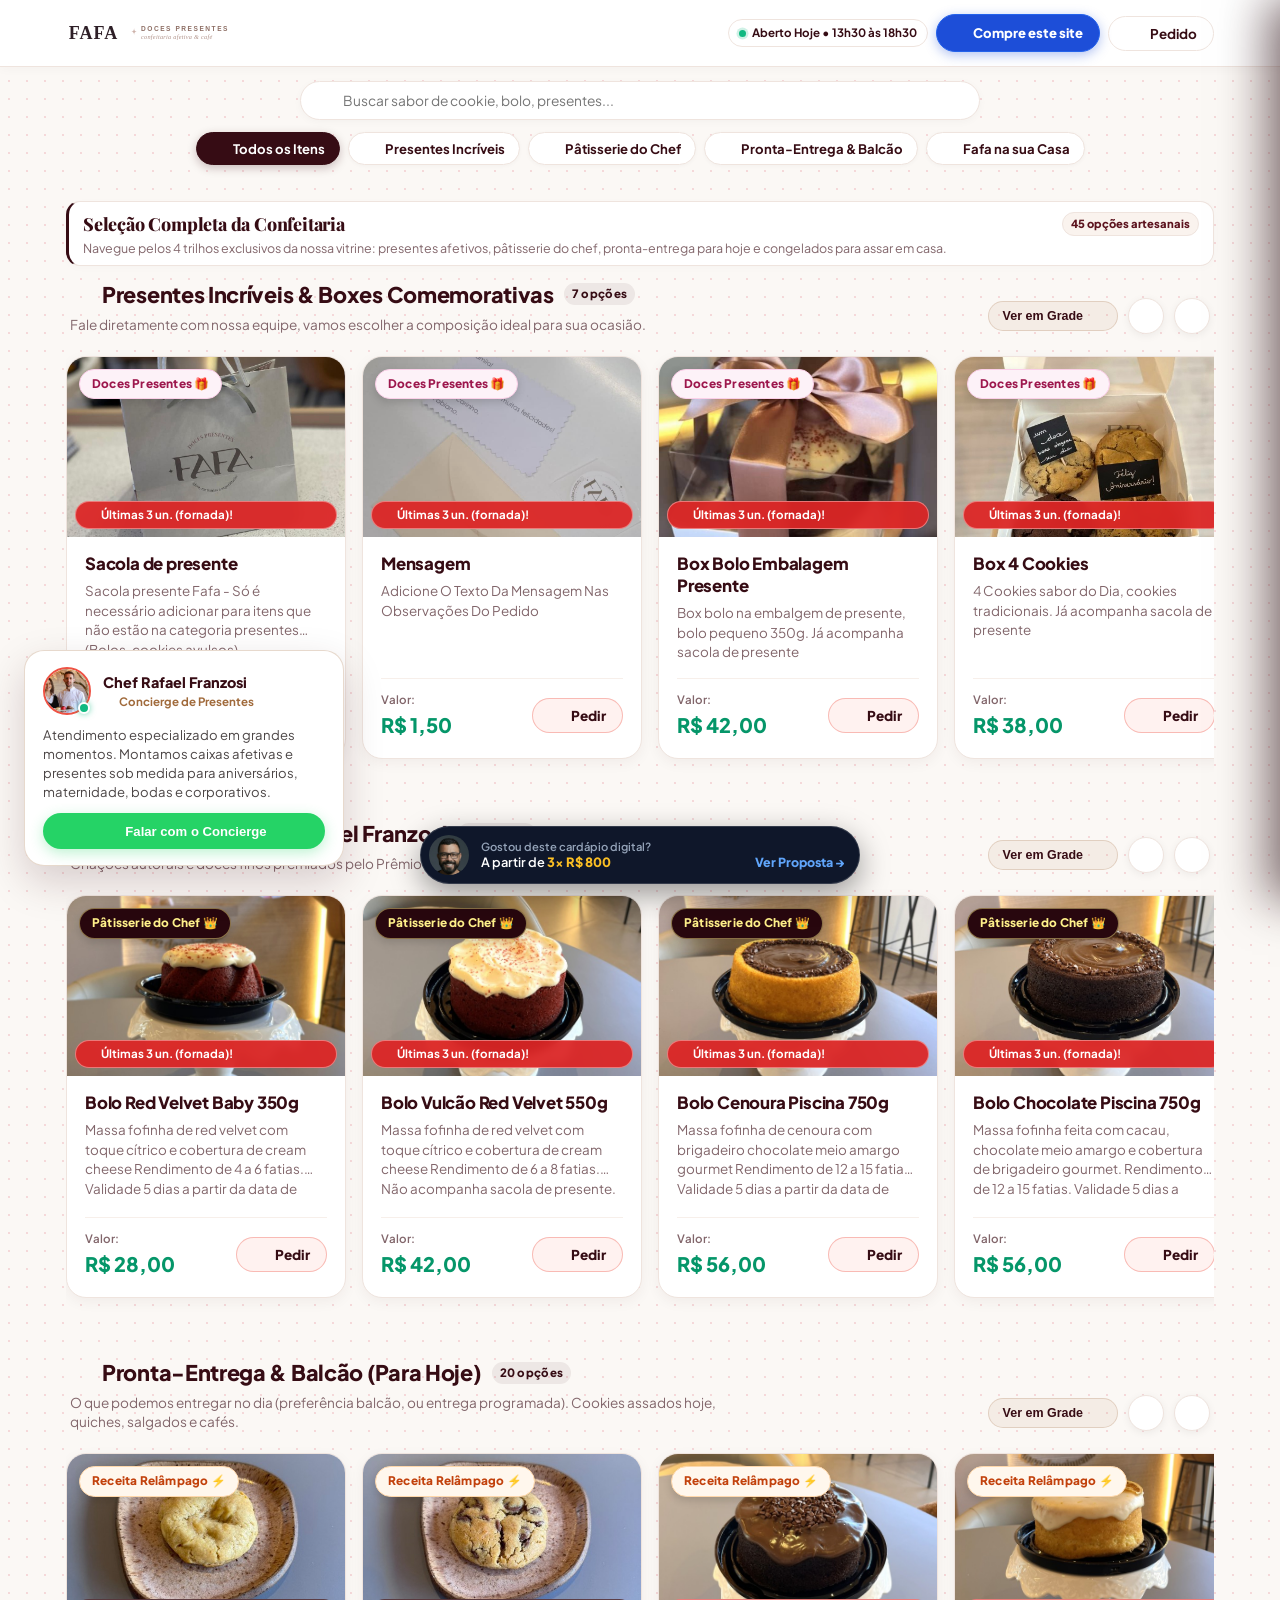
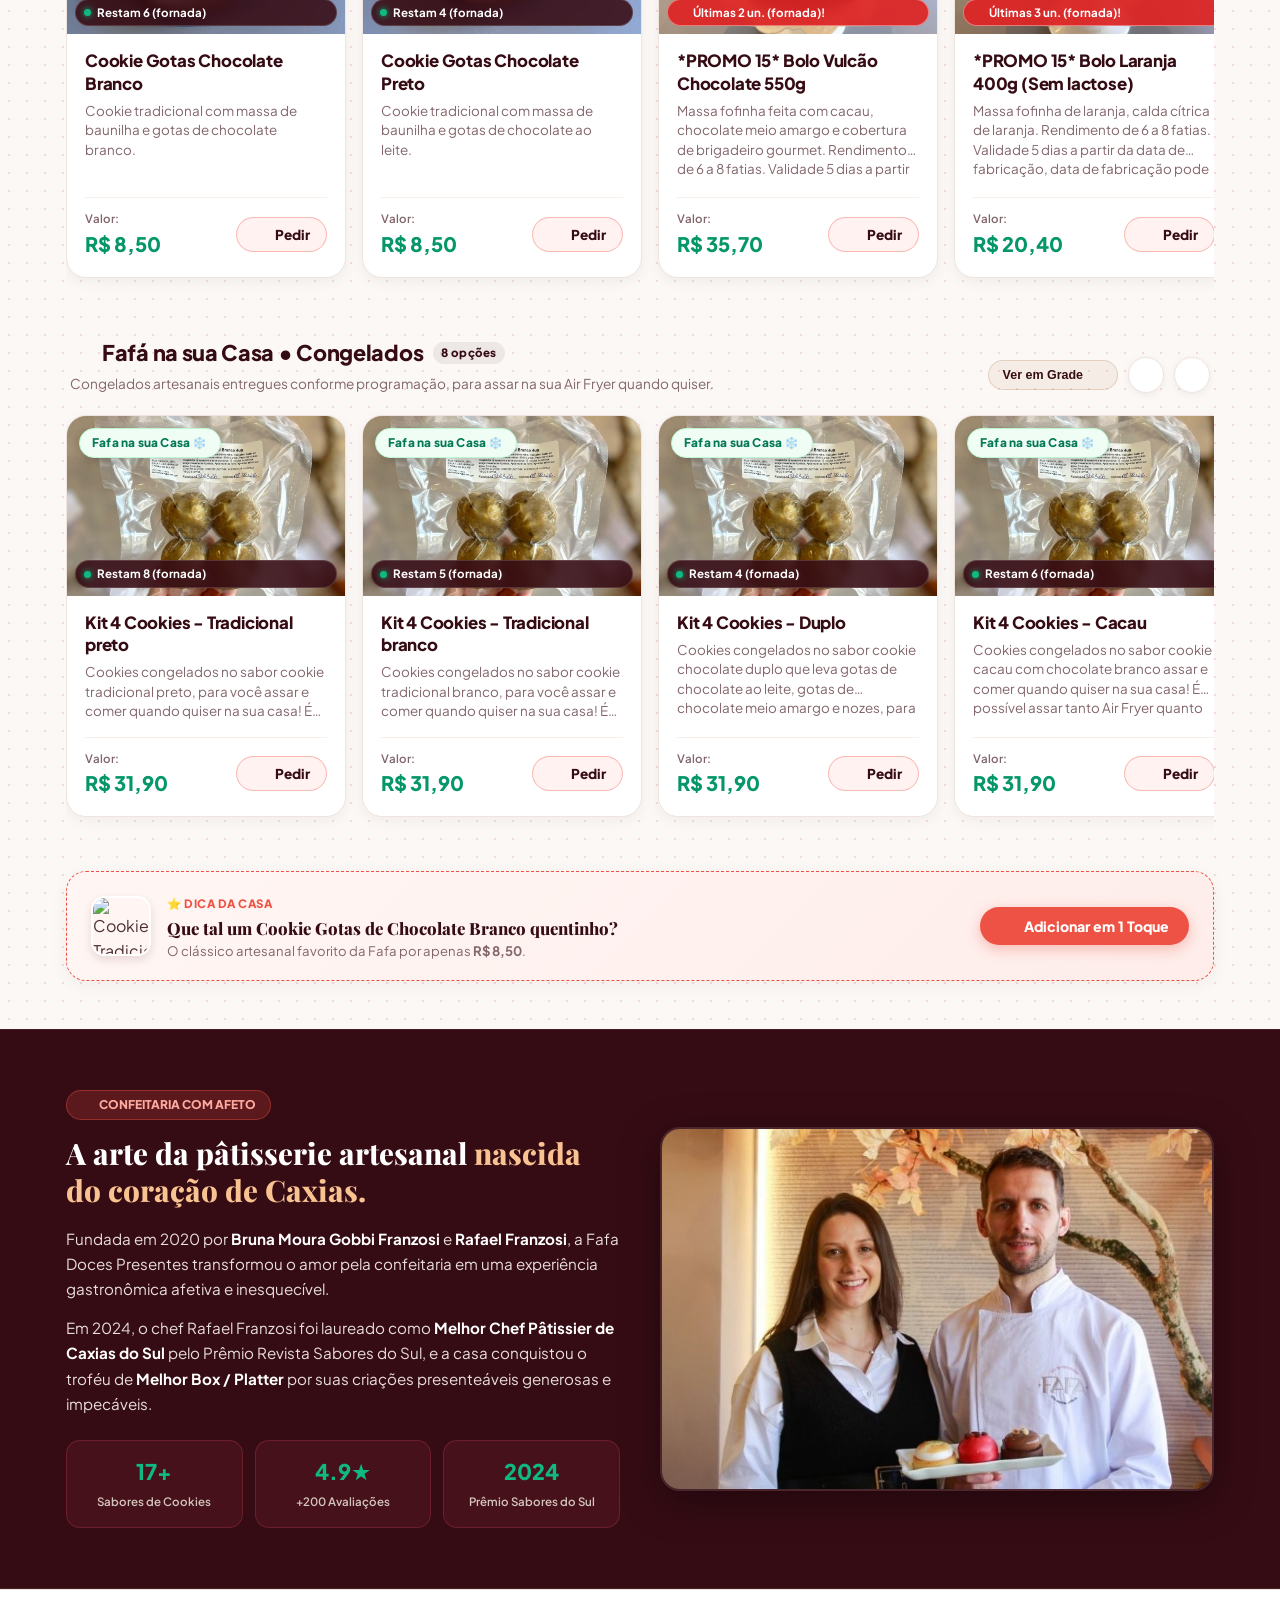
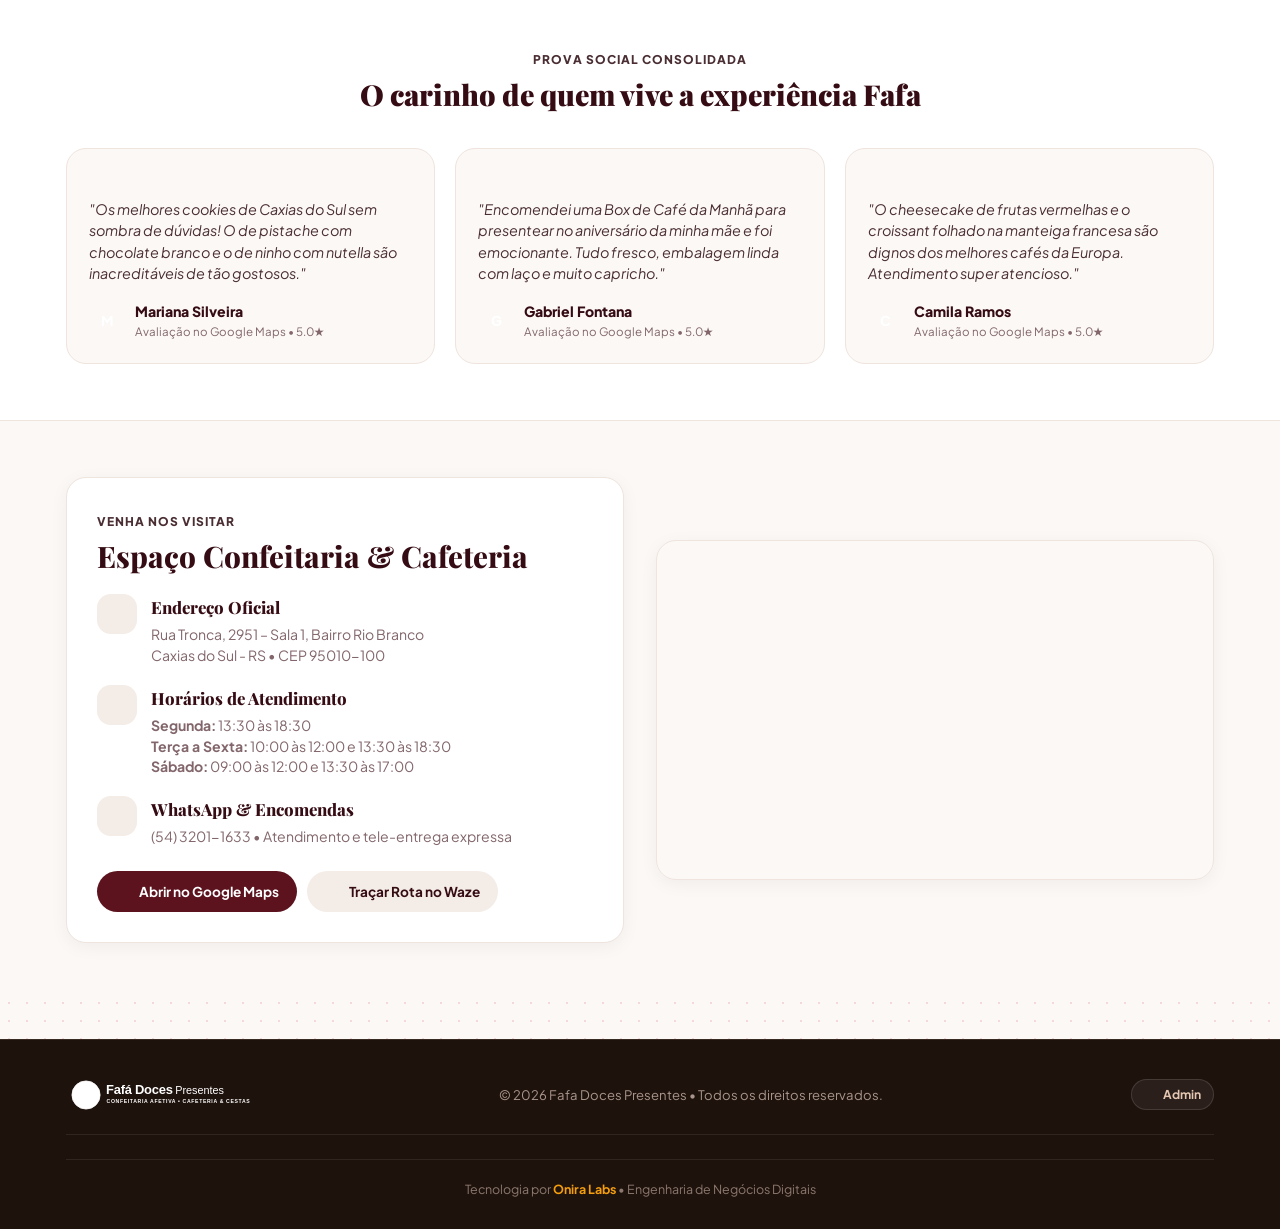
==== commit cbbcb568: "feat(fafa): streaming rails netflix layout, category grid view, concierge widget with chef rafael av" ====
--- a/index.html
+++ b/index.html
@@ -110,41 +110,17 @@
         </div>
     </section>
 
-    <!-- Seção de Concierge Afetivo & Encomendas de Ocasião -->
-    <section class="concierge-highlight-section" id="concierge-section">
-        <div class="container">
-            <div class="concierge-card">
-                <div class="concierge-badge-pill">
-                    <i data-lucide="sparkles" style="width:14px;height:14px;color:#D84A5B;"></i>
-                    <span>Concierge Fafá • Ocasiões Especiais</span>
-                </div>
-                <div class="concierge-content-grid">
-                    <div class="concierge-text-col">
-                        <h2 class="concierge-title">Presenteie com afeto, elegância e curadoria artesanal.</h2>
-                        <p class="concierge-desc">
-                            Cestas de café da manhã premiadas, platters e presentes personalizados não são produtos de entrega rápida: são experiências feitas sob medida. Fale com nosso Concierge no WhatsApp para planejar sua surpresa ou agendar com antecedência.
-                        </p>
-                        <div class="concierge-features-row">
-                            <span class="c-feat"><i data-lucide="gift" style="width:14px;height:14px;"></i> Personalizado &amp; Exclusivo</span>
-                            <span class="c-feat"><i data-lucide="calendar" style="width:14px;height:14px;"></i> Entrega Programada com Prazo</span>
-                            <span class="c-feat"><i data-lucide="store" style="width:14px;height:14px;"></i> Retirada Recomendada no Balcão</span>
-                        </div>
-                    </div>
-                    <div class="concierge-action-col">
-                        <a href="https://wa.me/555432011633?text=Ol%C3%A1!%20Gostaria%20de%20falar%20com%20o%20Concierge%20Faf%C3%A1%20para%20planejar%20uma%20ocasi%C3%A3o%20especial%20sob%20encomenda." target="_blank" class="btn-concierge-cta" aria-label="Falar com o Concierge no WhatsApp">
-                            <i data-lucide="message-circle" style="width:18px;height:18px;"></i>
-                            <span>Falar com o Concierge</span>
-                        </a>
-                        <span class="concierge-subtext">Atendimento direto e humano no WhatsApp</span>
-                    </div>
-                </div>
-            </div>
-        </div>
-    </section>
-
     <!-- Main Content: Conceito, Grid de Produtos & Dica da Casa no Final -->
     <main class="catalog-section">
         <div class="container">
+
+            <!-- Botão de Retorno ao Modo Trilhos Streaming (Exibido somente quando categoria ou busca ativa) -->
+            <div id="back-to-rails-wrap" style="display: none;">
+                <button type="button" class="btn-back-to-rails" onclick="window.filterCategory('todos')">
+                    <i data-lucide="arrow-left" style="width:16px;height:16px;"></i>
+                    <span>Voltar para todos os trilhos (Modo Streaming)</span>
+                </button>
+            </div>
 
             <!-- Banner de Atmosfera Compacto da Categoria Ativa -->
             <div class="category-concept-banner" id="category-concept-banner">
@@ -153,7 +129,7 @@
                     <span class="catalog-count-pill" id="products-count-badge">45 opções artesanais</span>
                 </div>
                 <p class="concept-desc" id="category-concept-desc">
-                    Cardápio artesanal da Fafa Doces Presentes para entrega rápida ou retirada.
+                    Navegue pelos trilhos exclusivos da nossa vitrine: presentes afetivos, pâtisserie do chef, pronta-entrega para hoje e congelados para assar em casa.
                 </p>
             </div>
 
@@ -603,6 +579,42 @@
         </div>
     </a>
 
+    <!-- Widget Flutuante do Concierge Afetivo (Chef Rafael Franzosi) -->
+    <aside class="concierge-floating-widget" id="concierge-widget" aria-label="Concierge Especializado Fafá">
+        <!-- Popup do Concierge (Expandido) -->
+        <div class="concierge-card-popup" id="concierge-popup">
+            <div class="concierge-popup-header">
+                <div class="concierge-avatar-row">
+                    <div class="concierge-avatar-wrap">
+                        <img src="assets/fafa_founders.jpg" alt="Chef Rafael Franzosi - Concierge Fafá" class="concierge-avatar-img">
+                        <span class="concierge-online-dot" title="Concierge disponível agora"></span>
+                    </div>
+                    <div class="concierge-info-col">
+                        <h4 class="concierge-info-name">Chef Rafael Franzosi</h4>
+                        <span class="concierge-info-role"><i data-lucide="sparkles" style="width:12px;height:12px;"></i> Concierge de Presentes</span>
+                    </div>
+                </div>
+                <button type="button" class="btn-concierge-minimize" onclick="window.toggleConciergeWidget(true)" aria-label="Minimizar Concierge" title="Minimizar">
+                    <i data-lucide="minus" style="width:16px;height:16px;"></i>
+                </button>
+            </div>
+            <p class="concierge-popup-copy">
+                Atendimento especializado em grandes momentos. Montamos caixas afetivas e presentes sob medida para aniversários, maternidade, bodas e corporativos.
+            </p>
+            <button type="button" class="btn-concierge-talk" onclick="window.openConciergeWhatsApp()">
+                <i data-lucide="message-circle" style="width:16px;height:16px;"></i>
+                <span>Falar com o Concierge</span>
+            </button>
+        </div>
+
+        <!-- Pílula Discreta de Ativação (Quando Colapsado) -->
+        <button type="button" class="concierge-trigger-pill" id="concierge-pill-trigger" onclick="window.toggleConciergeWidget(false)" title="Falar com o Concierge Fafá">
+            <img src="assets/fafa_founders.jpg" alt="Chef Rafael Franzosi" class="concierge-pill-avatar">
+            <span class="concierge-pill-text">Concierge Fafá</span>
+            <i data-lucide="sparkles" style="width:14px;height:14px;color:var(--accent-coral);"></i>
+        </button>
+    </aside>
+
     <!-- Scripts -->
     <script src="app.js"></script>
 </body>
--- a/style.css
+++ b/style.css
@@ -2626,8 +2626,16 @@
 /* ==========================================================================
    Design Estilo Streaming / App de Filmes (Trilhos Horizontais de Categorias)
    ========================================================================== */
+.streaming-rails-container {
+    display: flex;
+    flex-direction: column;
+    gap: 40px;
+    width: 100%;
+}
+
 .streaming-rail-section {
-    margin-bottom: 36px;
+    width: 100%;
+    margin-bottom: 0;
     position: relative;
 }
 
@@ -2638,6 +2646,7 @@
     margin-bottom: 14px;
     padding: 0 4px;
     gap: 16px;
+    flex-wrap: wrap;
 }
 
 .rail-header-text {
@@ -2650,6 +2659,7 @@
     display: flex;
     align-items: center;
     gap: 10px;
+    flex-wrap: wrap;
 }
 
 .rail-icon {
@@ -2689,8 +2699,33 @@
 .rail-nav-controls {
     display: flex;
     align-items: center;
-    gap: 8px;
+    gap: 10px;
     flex-shrink: 0;
+}
+
+.btn-rail-view-grid {
+    display: inline-flex;
+    align-items: center;
+    gap: 6px;
+    background: rgba(160, 106, 59, 0.08);
+    color: var(--primary-dark);
+    border: 1px solid rgba(160, 106, 59, 0.22);
+    font-size: 0.78rem;
+    font-weight: 700;
+    padding: 7px 14px;
+    border-radius: var(--radius-pill);
+    cursor: pointer;
+    transition: all 0.2s ease;
+    text-decoration: none;
+    white-space: nowrap;
+}
+
+.btn-rail-view-grid:hover {
+    background: var(--primary);
+    color: #FFFFFF;
+    border-color: var(--primary);
+    transform: translateY(-1px);
+    box-shadow: 0 4px 12px rgba(54, 12, 20, 0.15);
 }
 
 .btn-rail-nav {
@@ -2747,6 +2782,7 @@
 /* Card Individual dentro do Trilho */
 .streaming-rail-track .menu-card {
     flex: 0 0 280px;
+    width: 280px;
     max-width: 280px;
     scroll-snap-align: start;
     display: flex;
@@ -2760,87 +2796,232 @@
     box-shadow: 0 10px 24px rgba(54, 12, 20, 0.12);
 }
 
-/* Card Spotlight de Destaque no Trilho de Presentes (Concierge Afetivo) */
-.concierge-spotlight-card {
-    flex: 0 0 300px;
-    max-width: 300px;
-    scroll-snap-align: start;
-    background: linear-gradient(145deg, #360C14 0%, #1A050A 100%);
-    color: #FFFFFF;
-    border-radius: var(--radius-lg);
-    padding: 24px 20px;
+/* Botão de Retorno dos Trilhos para Modo Grade */
+.btn-back-to-rails {
+    display: inline-flex;
+    align-items: center;
+    gap: 8px;
+    background: #FFFFFF;
+    color: var(--primary-dark);
+    border: 1.5px solid var(--accent-caramel);
+    padding: 8px 18px;
+    border-radius: var(--radius-pill);
+    font-size: 0.85rem;
+    font-weight: 700;
+    cursor: pointer;
+    box-shadow: 0 2px 10px rgba(0, 0, 0, 0.06);
+    transition: all 0.2s ease;
+    margin-bottom: 20px;
+}
+
+.btn-back-to-rails:hover {
+    background: var(--accent-caramel);
+    color: #FFFFFF;
+    transform: translateX(-3px);
+}
+
+/* ==========================================================================
+   Widget Flutuante do Concierge Afetivo (Chef Rafael Franzosi)
+   ========================================================================== */
+.concierge-floating-widget {
+    position: fixed;
+    bottom: 24px;
+    left: 24px;
+    z-index: 990;
     display: flex;
     flex-direction: column;
+    align-items: flex-start;
+    transition: all 0.35s cubic-bezier(0.16, 1, 0.3, 1);
+    font-family: var(--font-body);
+}
+
+.concierge-floating-widget.widget-cart-hidden {
+    opacity: 0 !important;
+    pointer-events: none !important;
+    transform: translateY(24px) scale(0.9) !important;
+}
+
+.concierge-card-popup {
+    background: #FFFFFF;
+    border: 1.5px solid rgba(160, 106, 59, 0.25);
+    border-radius: 20px;
+    box-shadow: 0 16px 40px rgba(54, 12, 20, 0.18);
+    padding: 16px 18px;
+    width: 320px;
+    max-width: calc(100vw - 48px);
+    margin-bottom: 10px;
+    position: relative;
+    transform-origin: bottom left;
+    transition: all 0.3s cubic-bezier(0.16, 1, 0.3, 1);
+}
+
+.concierge-floating-widget.is-collapsed .concierge-card-popup {
+    opacity: 0;
+    pointer-events: none;
+    transform: scale(0.85) translateY(12px);
+    display: none;
+}
+
+.concierge-popup-header {
+    display: flex;
+    align-items: center;
     justify-content: space-between;
-    border: 1px solid rgba(238, 82, 68, 0.35);
-    box-shadow: 0 8px 24px rgba(54, 12, 20, 0.25);
+    margin-bottom: 10px;
+}
+
+.concierge-avatar-row {
+    display: flex;
+    align-items: center;
+    gap: 12px;
+}
+
+.concierge-avatar-wrap {
     position: relative;
-    overflow: hidden;
-}
-
-.concierge-spotlight-card::before {
-    content: '';
+    width: 48px;
+    height: 48px;
+    border-radius: 50%;
+    border: 2px solid var(--accent-coral);
+    overflow: visible;
+    flex-shrink: 0;
+}
+
+.concierge-avatar-img {
+    width: 100%;
+    height: 100%;
+    border-radius: 50%;
+    object-fit: cover;
+    object-position: 72% 18%; /* Foco no rosto do Chef Rafael */
+}
+
+.concierge-online-dot {
     position: absolute;
-    top: -50px;
-    right: -50px;
-    width: 140px;
-    height: 140px;
-    background: radial-gradient(circle, rgba(245, 158, 11, 0.25) 0%, transparent 70%);
+    bottom: -1px;
+    right: -1px;
+    width: 12px;
+    height: 12px;
+    background: #10B981;
+    border: 2px solid #FFFFFF;
     border-radius: 50%;
-    pointer-events: none;
-}
-
-.spotlight-tag {
-    display: inline-flex;
-    align-items: center;
-    gap: 6px;
-    background: rgba(245, 158, 11, 0.18);
-    border: 1px solid rgba(245, 158, 11, 0.4);
-    color: #FBBF24;
-    padding: 4px 10px;
-    border-radius: var(--radius-pill);
+    box-shadow: 0 0 6px rgba(16, 185, 129, 0.6);
+}
+
+.concierge-info-col {
+    display: flex;
+    flex-direction: column;
+}
+
+.concierge-info-name {
+    font-size: 0.9rem;
+    font-weight: 800;
+    color: var(--primary-dark);
+    margin: 0;
+}
+
+.concierge-info-role {
     font-size: 0.72rem;
-    font-weight: 800;
-    letter-spacing: 0.6px;
-    margin-bottom: 12px;
-}
-
-.spotlight-title {
-    font-family: var(--font-body);
-    font-size: 1.22rem;
-    font-weight: 800;
-    color: #FFFFFF;
-    line-height: 1.3;
-    margin-bottom: 8px;
-}
-
-.spotlight-desc {
+    color: var(--accent-caramel);
+    font-weight: 700;
+    display: flex;
+    align-items: center;
+    gap: 4px;
+}
+
+.btn-concierge-minimize {
+    background: transparent;
+    border: none;
+    color: var(--text-muted);
+    cursor: pointer;
+    padding: 6px;
+    border-radius: 50%;
+    display: flex;
+    align-items: center;
+    justify-content: center;
+    transition: all 0.2s ease;
+}
+
+.btn-concierge-minimize:hover {
+    background: rgba(0, 0, 0, 0.06);
+    color: var(--primary-dark);
+}
+
+.concierge-popup-copy {
     font-size: 0.82rem;
-    color: #E2D1C5;
     line-height: 1.45;
-    margin-bottom: 20px;
-}
-
-.btn-spotlight-wa {
-    display: inline-flex;
+    color: #4B4545;
+    margin: 0 0 12px 0;
+}
+
+.btn-concierge-talk {
+    width: 100%;
+    display: flex;
     align-items: center;
     justify-content: center;
     gap: 8px;
     background: #25D366;
-    color: #0B0B0C;
-    padding: 10px 16px;
-    border-radius: var(--radius-pill);
-    font-weight: 800;
-    font-size: 0.84rem;
+    color: #FFFFFF;
+    font-weight: 800;
+    font-size: 0.82rem;
+    padding: 10px 14px;
+    border-radius: var(--radius-pill);
     text-decoration: none;
-    box-shadow: 0 4px 14px rgba(37, 211, 102, 0.35);
+    border: none;
+    cursor: pointer;
+    box-shadow: 0 4px 14px rgba(37, 211, 102, 0.3);
     transition: all 0.2s ease;
 }
 
-.btn-spotlight-wa:hover {
-    background: #20BA5A;
-    transform: translateY(-2px);
-    color: #0B0B0C;
+.btn-concierge-talk:hover {
+    background: #1EBE5D;
+    transform: translateY(-1px);
+    box-shadow: 0 6px 18px rgba(37, 211, 102, 0.4);
+}
+
+.concierge-trigger-pill {
+    display: flex;
+    align-items: center;
+    gap: 8px;
+    background: #FFFFFF;
+    border: 1.5px solid rgba(160, 106, 59, 0.35);
+    border-radius: var(--radius-pill);
+    padding: 6px 14px 6px 6px;
+    box-shadow: 0 6px 20px rgba(54, 12, 20, 0.12);
+    cursor: pointer;
+    transition: all 0.2s cubic-bezier(0.16, 1, 0.3, 1);
+}
+
+.concierge-trigger-pill:hover {
+    transform: scale(1.04);
+    box-shadow: 0 8px 24px rgba(54, 12, 20, 0.18);
+    border-color: var(--accent-coral);
+}
+
+.concierge-floating-widget:not(.is-collapsed) .concierge-trigger-pill {
+    display: none;
+}
+
+.concierge-pill-avatar {
+    width: 34px;
+    height: 34px;
+    border-radius: 50%;
+    object-fit: cover;
+    object-position: 72% 18%;
+    border: 1.5px solid var(--accent-coral);
+}
+
+.concierge-pill-text {
+    font-size: 0.82rem;
+    font-weight: 800;
+    color: var(--primary-dark);
+}
+
+@media (max-width: 640px) {
+    .concierge-floating-widget {
+        bottom: 80px;
+        left: 14px;
+    }
+    .concierge-card-popup {
+        width: 290px;
+    }
 }
 
 /* ==========================================================================
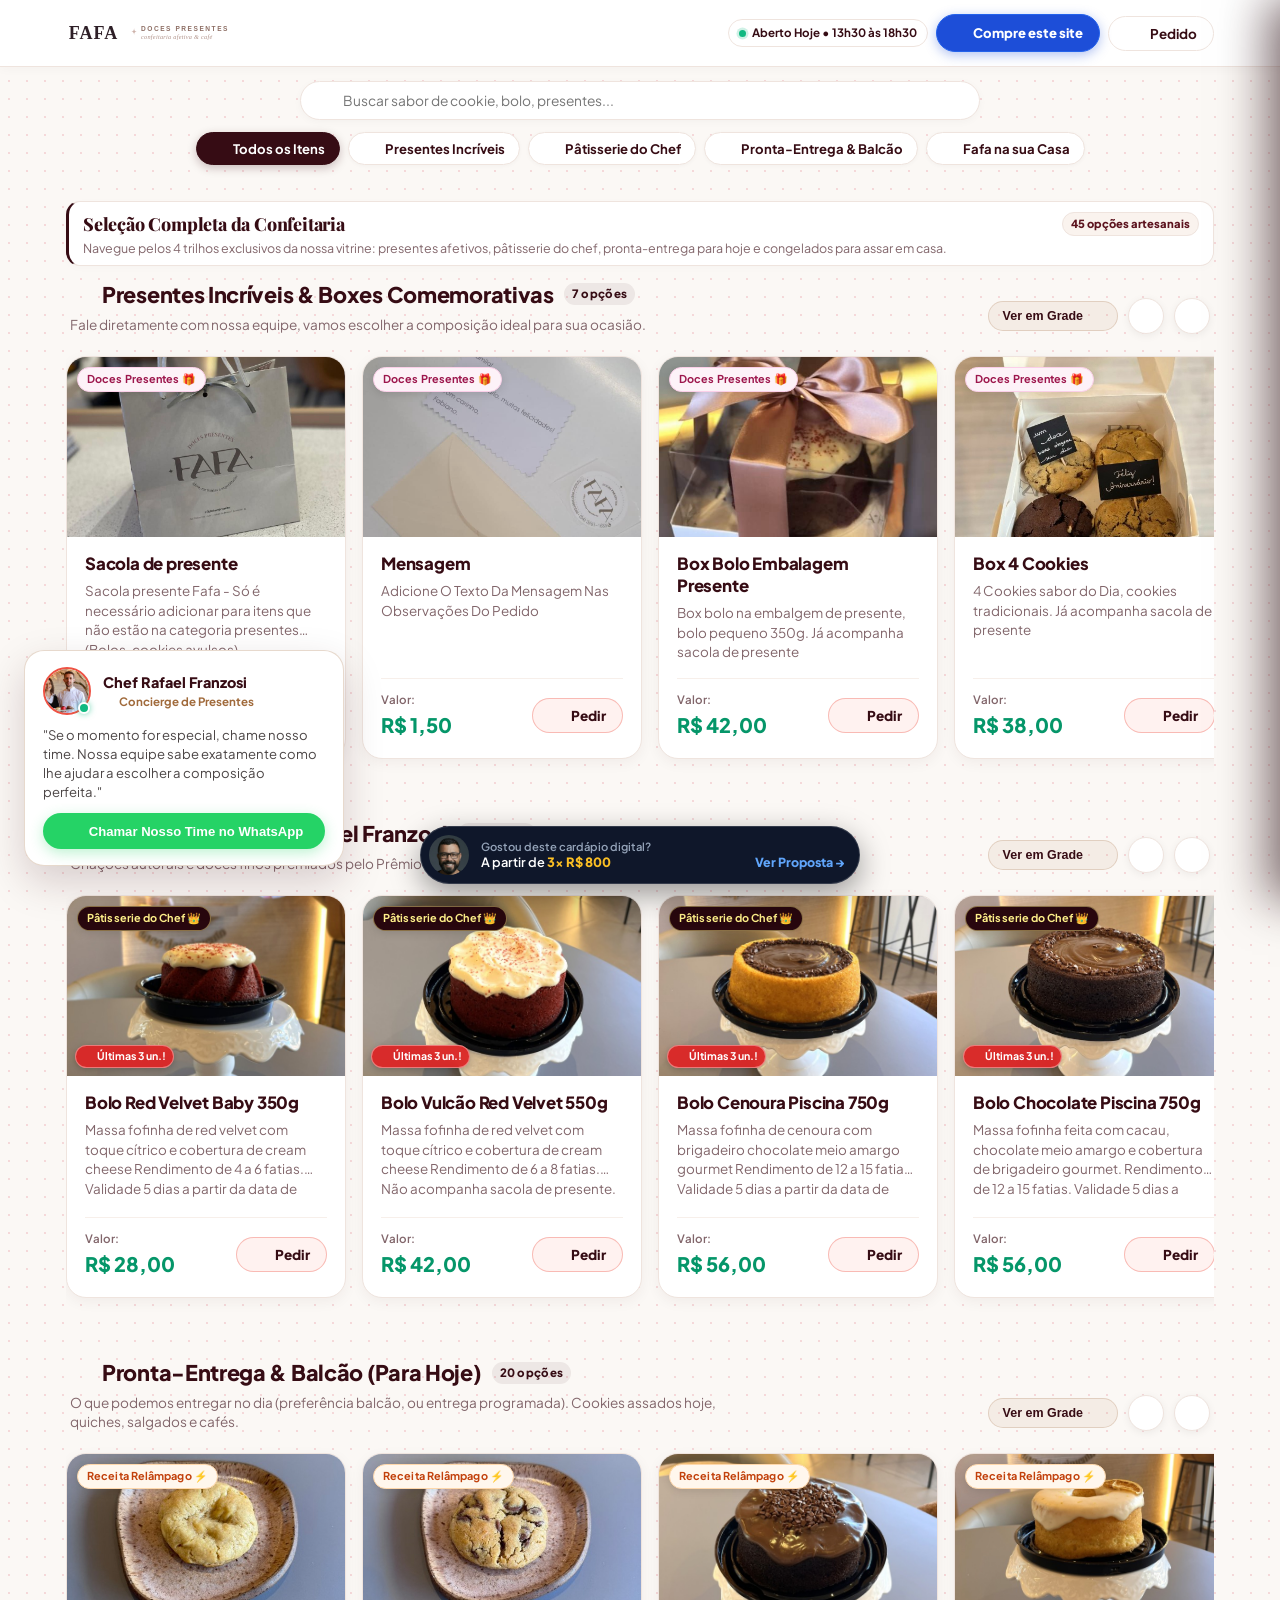
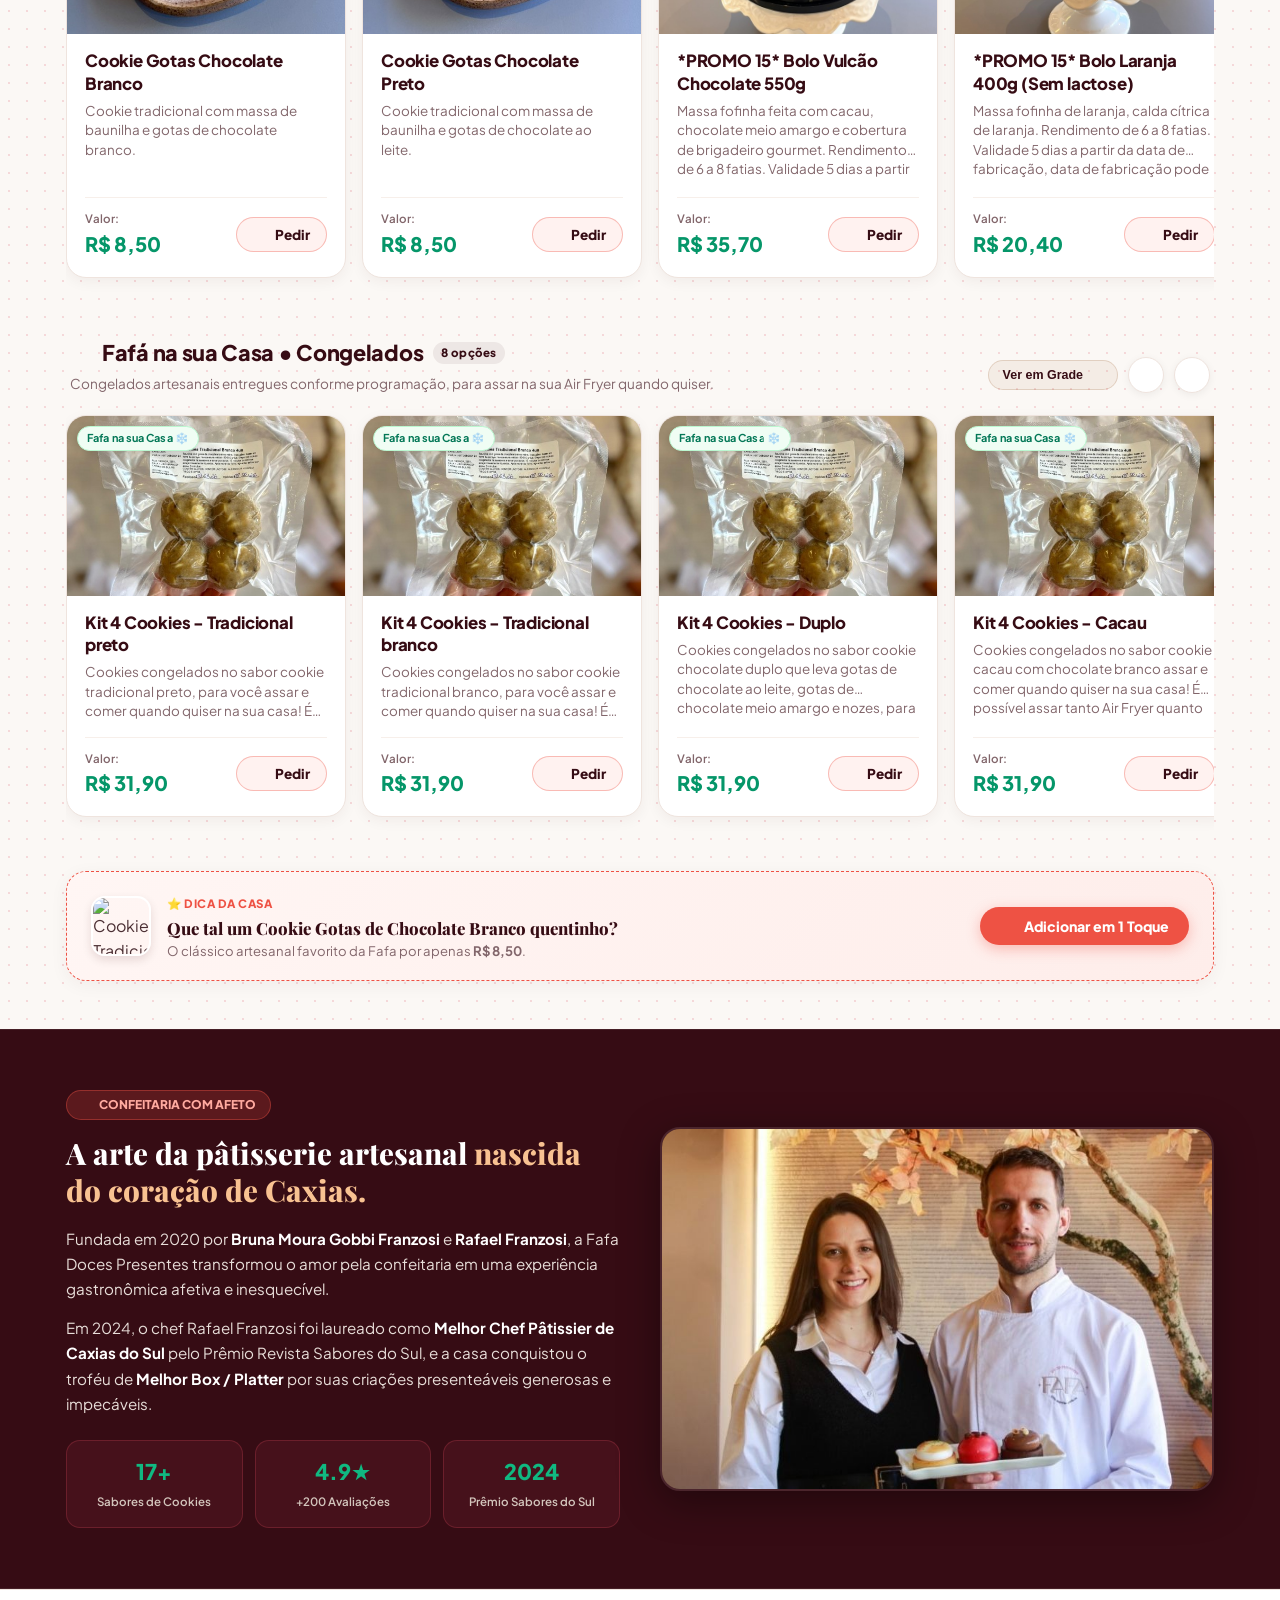
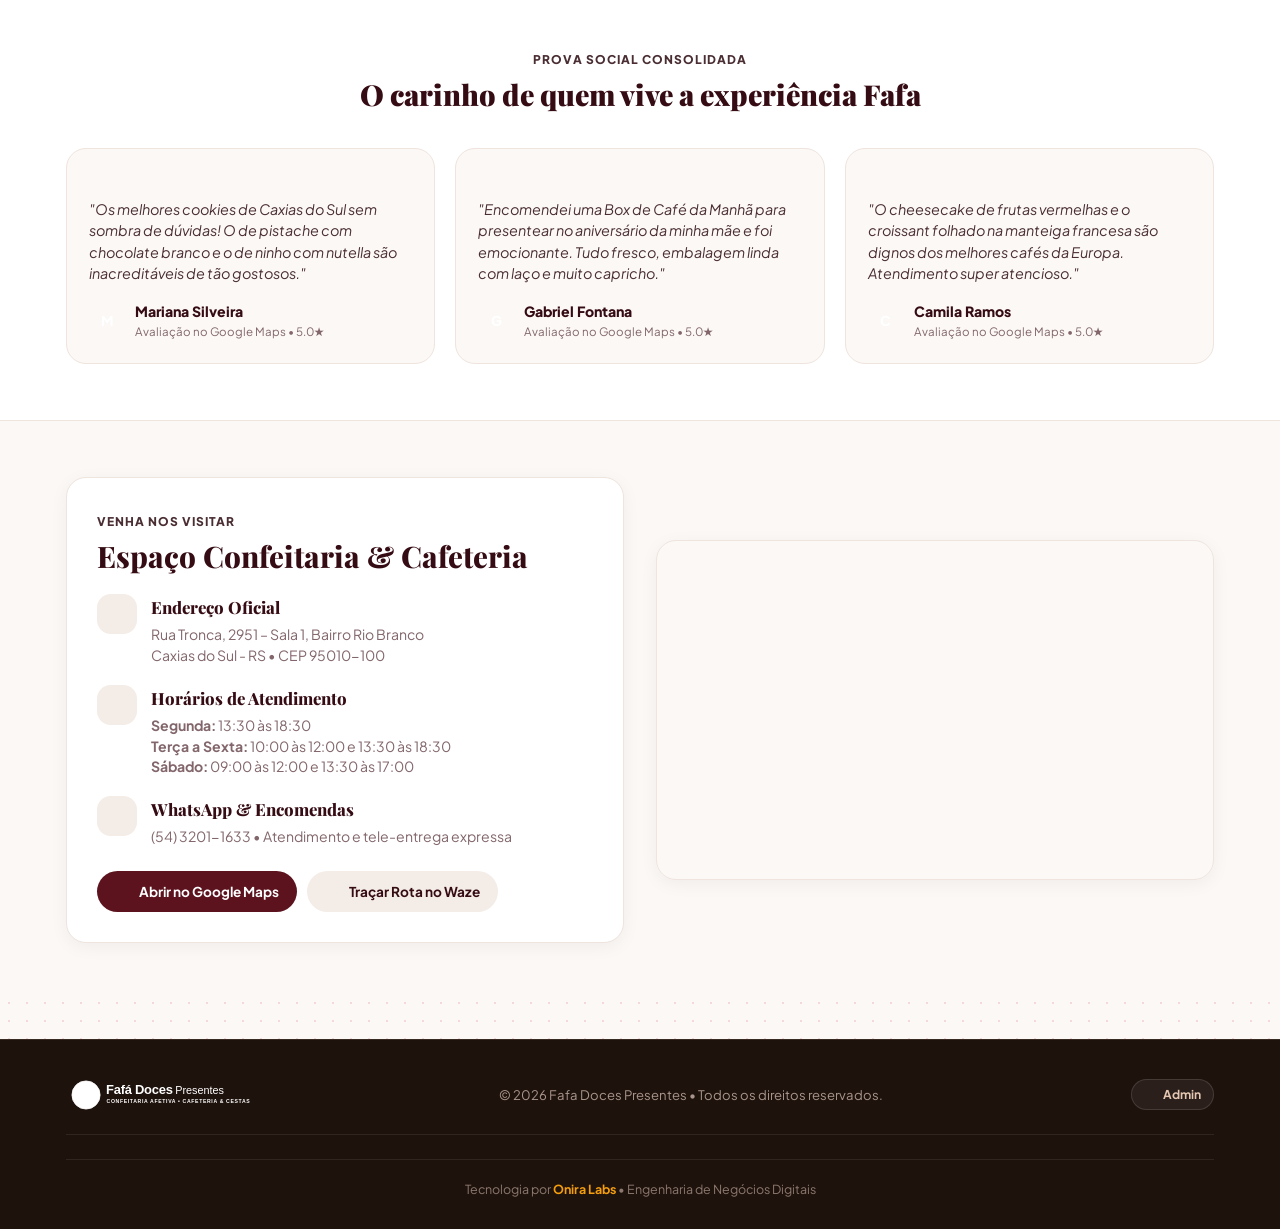
==== commit e978b98a: "fix(fafa): remove fornada label, restrict scarcity to patisserie, compact badges, preset mais vendid" ====
--- a/index.html
+++ b/index.html
@@ -2,7 +2,7 @@
 <html lang="pt-BR">
 <head>
     <meta charset="UTF-8">
-    <meta name="viewport" content="width=device-width, initial-scale=1.0, maximum-scale=1.0, user-scalable=no">
+    <meta name="viewport" content="width=device-width, initial-scale=1.0, maximum-scale=1.0, user-scalable=no, viewport-fit=cover">
     <title>Fafa Doces Presentes | Confeitaria Afetiva, Cafeteria & Cestas em Caxias do Sul</title>
     <meta name="description" content="🍪 Fafa Doces Presentes — Confeitaria artesanal, 17 sabores de cookies exclusivos, tortas nobres e cestas de café da manhã premiadas em Caxias do Sul. Peça direto no WhatsApp!">
     <meta name="theme-color" content="#360C14">
@@ -599,11 +599,11 @@
                 </button>
             </div>
             <p class="concierge-popup-copy">
-                Atendimento especializado em grandes momentos. Montamos caixas afetivas e presentes sob medida para aniversários, maternidade, bodas e corporativos.
+                "Se o momento for especial, chame nosso time. Nossa equipe sabe exatamente como lhe ajudar a escolher a composição perfeita."
             </p>
             <button type="button" class="btn-concierge-talk" onclick="window.openConciergeWhatsApp()">
                 <i data-lucide="message-circle" style="width:16px;height:16px;"></i>
-                <span>Falar com o Concierge</span>
+                <span>Chamar Nosso Time no WhatsApp</span>
             </button>
         </div>
 
--- a/style.css
+++ b/style.css
@@ -568,15 +568,15 @@
 
 .card-badge {
     position: absolute;
-    top: 12px;
-    left: 12px;
-    padding: 5px 12px;
+    top: 10px;
+    left: 10px;
+    padding: 3px 9px;
     border-radius: var(--radius-pill);
     font-family: var(--font-body);
-    font-size: 0.74rem;
-    font-weight: 800;
-    letter-spacing: 0.2px;
-    box-shadow: 0 3px 10px rgba(0, 0, 0, 0.16);
+    font-size: 0.68rem;
+    font-weight: 700;
+    letter-spacing: 0.1px;
+    box-shadow: 0 2px 8px rgba(0, 0, 0, 0.12);
     display: inline-flex;
     align-items: center;
     gap: 4px;
@@ -3031,20 +3031,22 @@
     position: absolute;
     bottom: 8px;
     left: 8px;
-    right: 8px;
     background: rgba(54, 12, 20, 0.88);
     backdrop-filter: blur(4px);
     -webkit-backdrop-filter: blur(4px);
     color: #FFFFFF;
-    font-size: 0.72rem;
+    font-size: 0.66rem;
     font-weight: 700;
-    padding: 4px 8px;
-    border-radius: var(--radius-pill);
-    display: flex;
-    align-items: center;
-    gap: 6px;
+    padding: 2.5px 7px;
+    border-radius: var(--radius-pill);
+    display: inline-flex;
+    width: auto;
+    max-width: max-content;
+    align-items: center;
+    gap: 4px;
     z-index: 2;
-    border: 1px solid rgba(255, 255, 255, 0.15);
+    border: 1px solid rgba(255, 255, 255, 0.2);
+    box-shadow: 0 2px 6px rgba(0, 0, 0, 0.2);
 }
 
 .card-scarcity-badge.urgent {
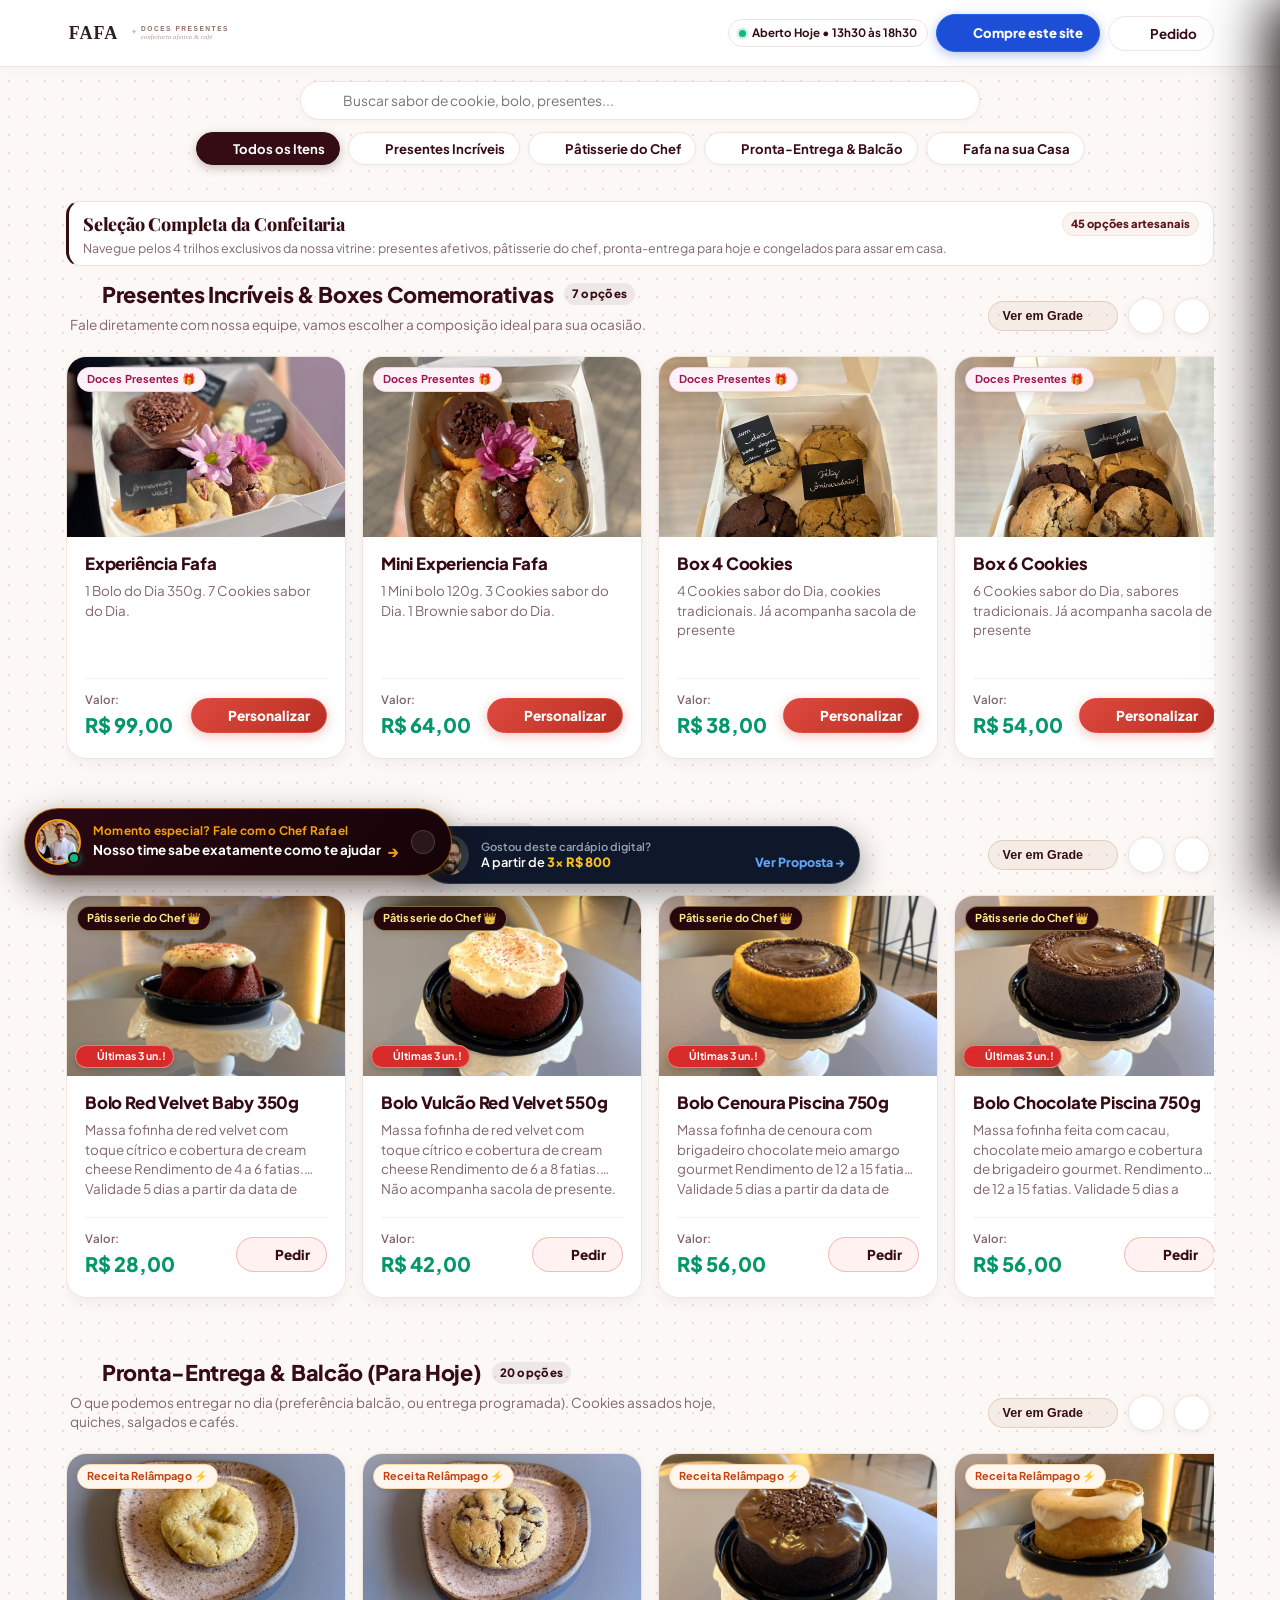
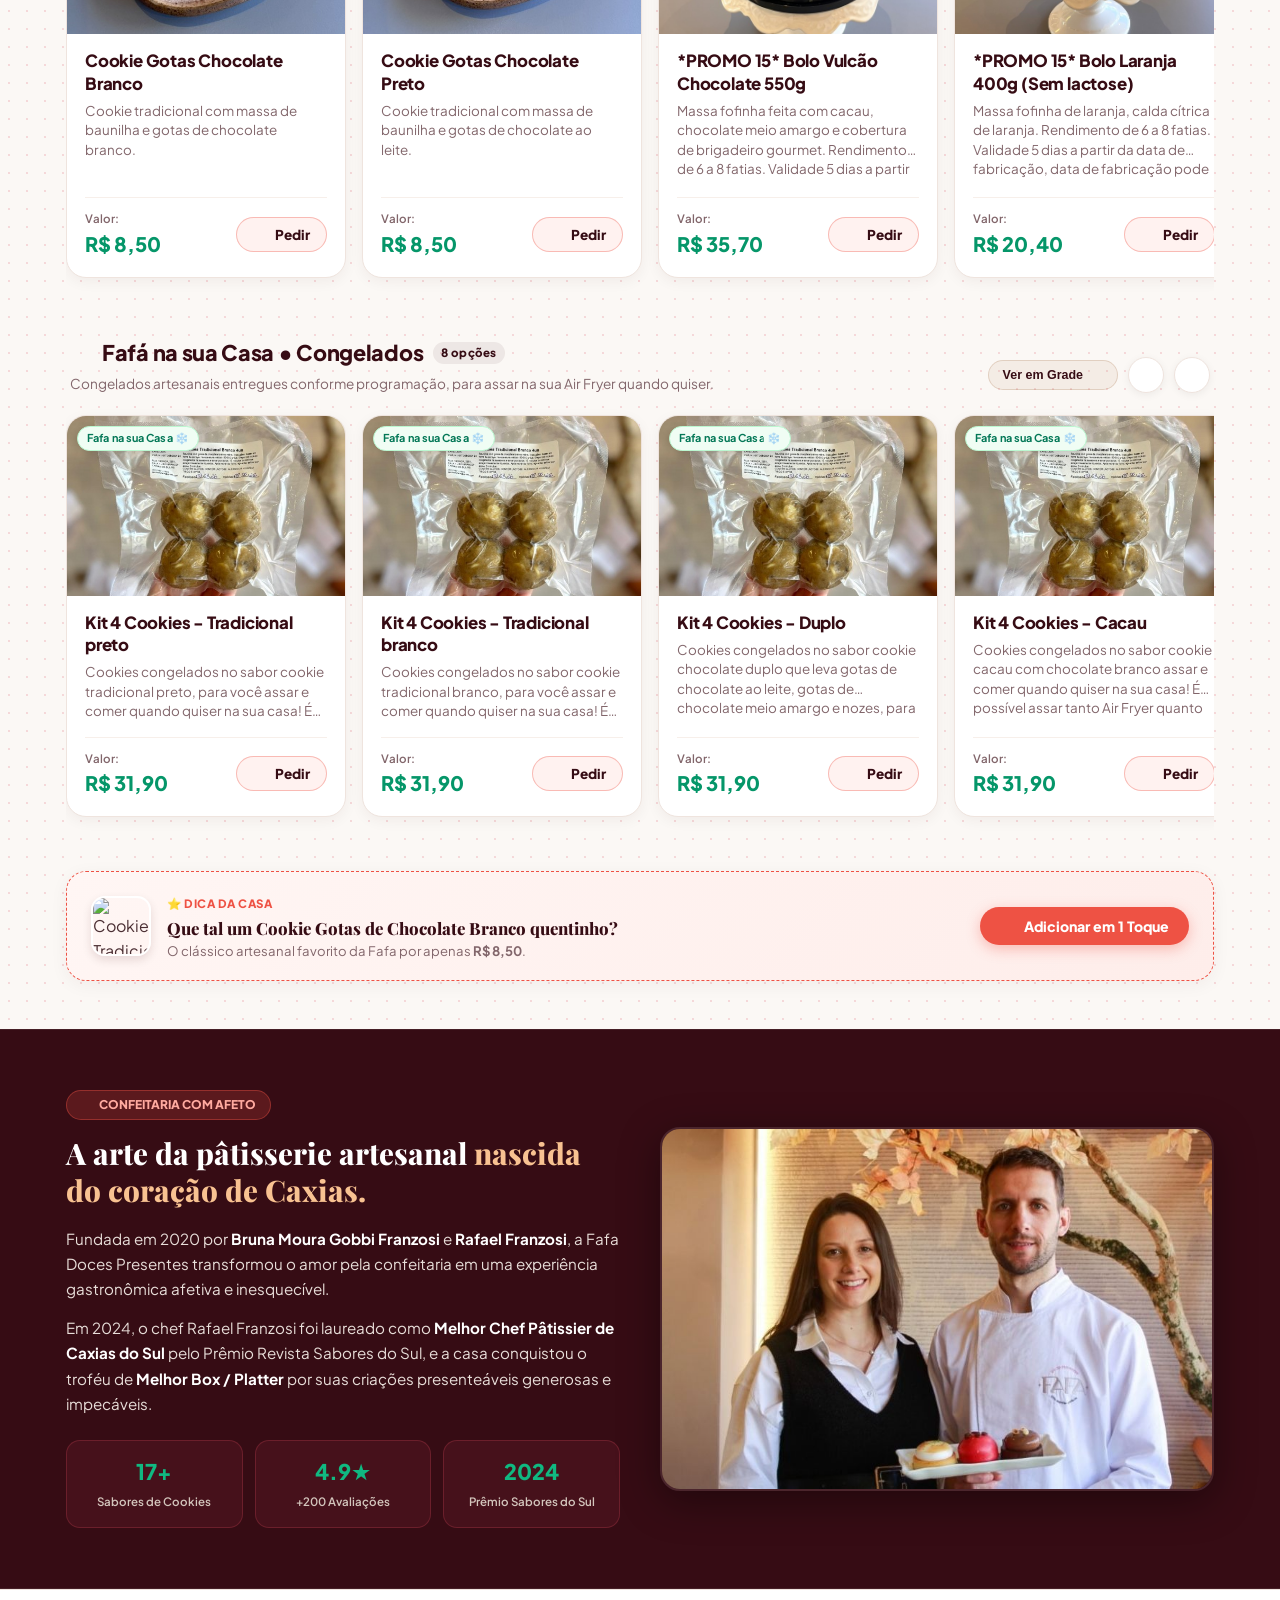
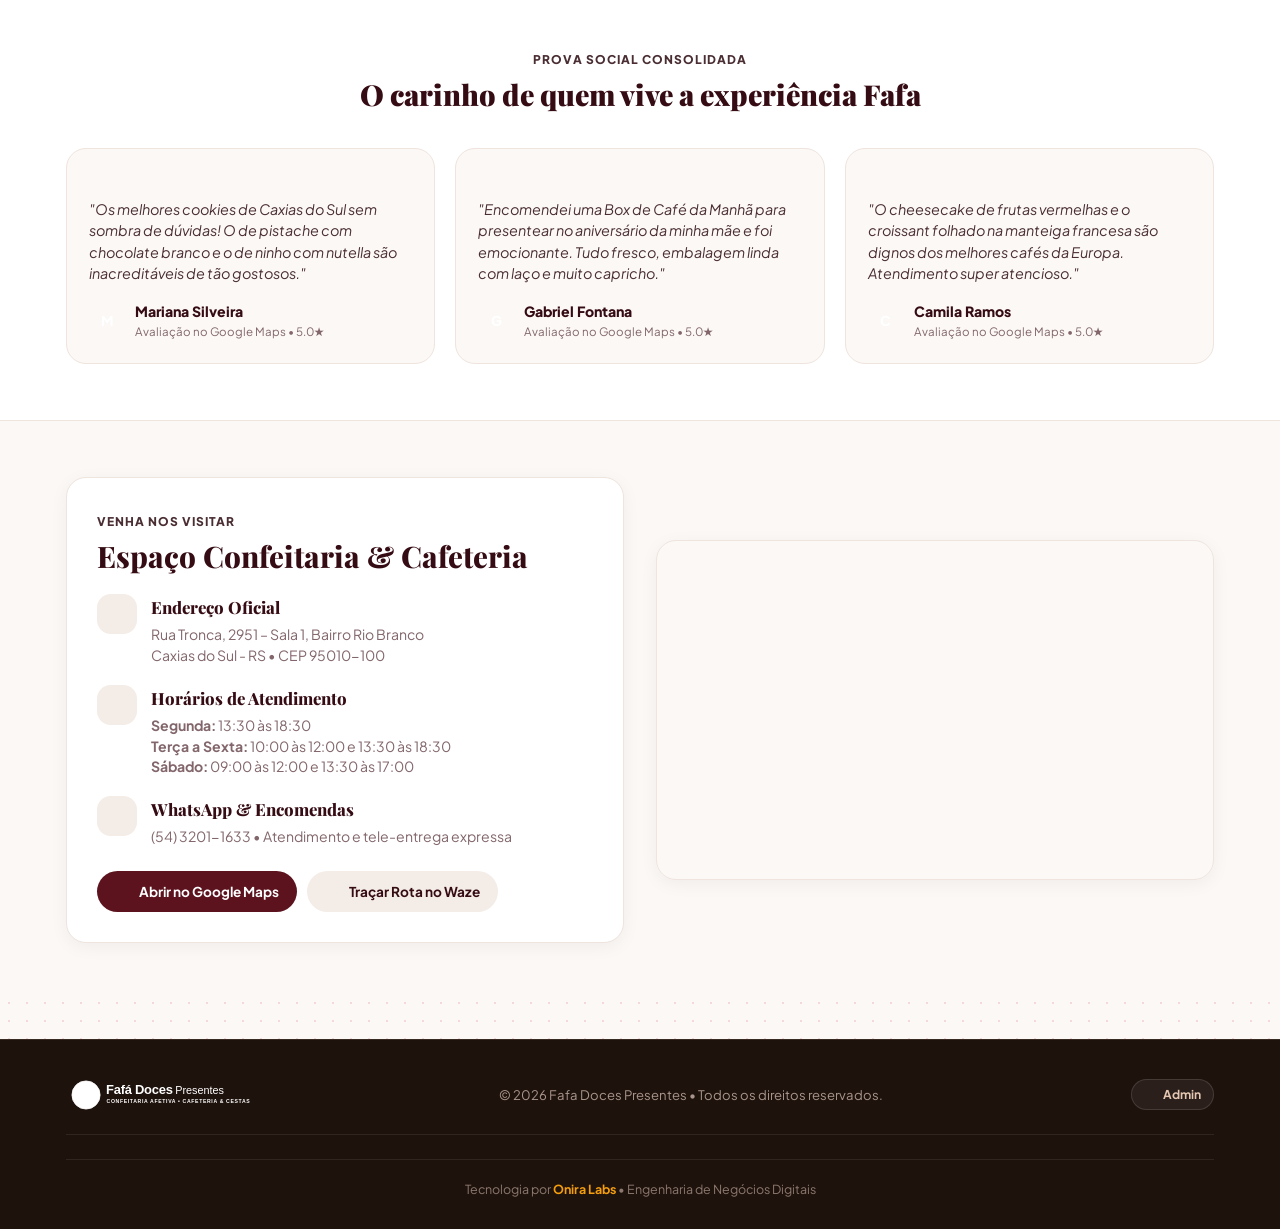
==== commit 2d26789b: "feat(fafa-doces): CTA personalizar para presentes, ordenacao curada, scroll desktop fluido, novo wid" ====
--- a/index.html
+++ b/index.html
@@ -579,40 +579,24 @@
         </div>
     </a>
 
-    <!-- Widget Flutuante do Concierge Afetivo (Chef Rafael Franzosi) -->
+    <!-- Widget Flutuante do Concierge Afetivo (Chef Rafael Franzosi - Estilo Cápsula Onira) -->
     <aside class="concierge-floating-widget" id="concierge-widget" aria-label="Concierge Especializado Fafá">
-        <!-- Popup do Concierge (Expandido) -->
-        <div class="concierge-card-popup" id="concierge-popup">
-            <div class="concierge-popup-header">
-                <div class="concierge-avatar-row">
-                    <div class="concierge-avatar-wrap">
-                        <img src="assets/fafa_founders.jpg" alt="Chef Rafael Franzosi - Concierge Fafá" class="concierge-avatar-img">
-                        <span class="concierge-online-dot" title="Concierge disponível agora"></span>
-                    </div>
-                    <div class="concierge-info-col">
-                        <h4 class="concierge-info-name">Chef Rafael Franzosi</h4>
-                        <span class="concierge-info-role"><i data-lucide="sparkles" style="width:12px;height:12px;"></i> Concierge de Presentes</span>
-                    </div>
-                </div>
-                <button type="button" class="btn-concierge-minimize" onclick="window.toggleConciergeWidget(true)" aria-label="Minimizar Concierge" title="Minimizar">
-                    <i data-lucide="minus" style="width:16px;height:16px;"></i>
-                </button>
-            </div>
-            <p class="concierge-popup-copy">
-                "Se o momento for especial, chame nosso time. Nossa equipe sabe exatamente como lhe ajudar a escolher a composição perfeita."
-            </p>
-            <button type="button" class="btn-concierge-talk" onclick="window.openConciergeWhatsApp()">
-                <i data-lucide="message-circle" style="width:16px;height:16px;"></i>
-                <span>Chamar Nosso Time no WhatsApp</span>
+        <div class="concierge-floating-pill" onclick="window.openConciergeWhatsApp()" role="button" tabindex="0" title="Falar com o Chef Rafael Franzosi no WhatsApp">
+            <div class="concierge-pill-avatar-wrap">
+                <img src="assets/fafa_founders.jpg" alt="Chef Rafael Franzosi" class="concierge-pill-avatar">
+                <span class="concierge-online-dot" title="Concierge disponível agora"></span>
+            </div>
+            <div class="concierge-pill-text-col">
+                <span class="concierge-pill-hook">Momento especial? Fale com o Chef Rafael</span>
+                <span class="concierge-pill-call">
+                    <span class="concierge-pill-sub">Nosso time sabe exatamente como te ajudar</span>
+                    <span class="concierge-pill-arrow">&rarr;</span>
+                </span>
+            </div>
+            <button type="button" class="btn-concierge-pill-dismiss" onclick="window.dismissConciergeWidget(event)" title="Dispensar aviso temporariamente" aria-label="Fechar widget">
+                <i data-lucide="x" style="width:14px;height:14px;"></i>
             </button>
         </div>
-
-        <!-- Pílula Discreta de Ativação (Quando Colapsado) -->
-        <button type="button" class="concierge-trigger-pill" id="concierge-pill-trigger" onclick="window.toggleConciergeWidget(false)" title="Falar com o Concierge Fafá">
-            <img src="assets/fafa_founders.jpg" alt="Chef Rafael Franzosi" class="concierge-pill-avatar">
-            <span class="concierge-pill-text">Concierge Fafá</span>
-            <i data-lucide="sparkles" style="width:14px;height:14px;color:var(--accent-coral);"></i>
-        </button>
     </aside>
 
     <!-- Scripts -->
--- a/style.css
+++ b/style.css
@@ -1534,7 +1534,7 @@
     max-width: 440px;
     height: 100%;
     height: 100dvh;
-    background: #340B13; /* Deep Velvet Wine / Cocoa Burgundy */
+    background: #1C050A; /* Fundo mais escuro e nobre conforme solicitação */
     color: #FFFFFF;
     z-index: 1200;
     display: flex;
@@ -1543,7 +1543,7 @@
     transform: translate3d(100%, 0, 0);
     will-change: transform;
     transition: transform 0.48s cubic-bezier(0.16, 1, 0.3, 1);
-    box-shadow: -12px 0 45px rgba(35, 7, 12, 0.6);
+    box-shadow: -14px 0 50px rgba(10, 2, 4, 0.85);
 }
 
 .cart-drawer.active {
@@ -1552,9 +1552,9 @@
 
 .cart-header {
     flex-shrink: 0;
-    background: #28070E;
+    background: #140307;
     padding: 14px 16px;
-    border-bottom: 1px solid rgba(216, 74, 91, 0.25);
+    border-bottom: 1px solid rgba(255, 255, 255, 0.08);
     display: grid;
     grid-template-columns: auto 1fr auto;
     align-items: center;
@@ -1587,7 +1587,7 @@
     display: inline-flex;
     align-items: center;
     gap: 5px;
-    box-shadow: 0 2px 8px rgba(0, 0, 0, 0.25);
+    box-shadow: 0 2px 8px rgba(0, 0, 0, 0.35);
     transition: transform 0.15s ease, opacity 0.15s ease;
     white-space: nowrap;
 }
@@ -1643,13 +1643,13 @@
 
 /* 1. Tipo de Pedido (Tele-Entrega vs Retirada) no topo */
 .delivery-top-group {
-    background: rgba(0, 0, 0, 0.22);
+    background: rgba(0, 0, 0, 0.28);
     padding: 12px 14px;
     border-radius: var(--radius-md);
     border: 1px solid rgba(255, 255, 255, 0.08);
 }
 
-/* Lista de Itens no Carrinho (Sem rolagem interna: expande e empurra todo o formulário para baixo naturalmente) */
+/* Lista de Itens no Carrinho: Boxes com fundo claro conforme solicitado */
 .cart-items-list {
     display: flex;
     flex-direction: column;
@@ -1658,14 +1658,16 @@
 }
 
 .cart-item-card {
-    background: #46111B;
-    border: 1px solid rgba(216, 74, 91, 0.25);
+    background: #FFF9F5; /* Box com fundo claro e acabamento refinado de confeitaria */
+    border: 1.5px solid #EBDCD0;
     border-radius: var(--radius-md);
     padding: 14px;
     display: flex;
     align-items: center;
     justify-content: space-between;
     gap: 12px;
+    box-shadow: 0 4px 16px rgba(0, 0, 0, 0.32);
+    transition: transform 0.2s ease;
 }
 
 .cart-item-info {
@@ -1673,43 +1675,47 @@
 }
 
 .cart-item-name {
-    font-size: 0.92rem;
-    font-weight: 700;
-    color: #FFFFFF;
+    font-size: 0.93rem;
+    font-weight: 800;
+    color: #1E120D; /* Texto escuro de altíssimo contraste */
     margin-bottom: 3px;
+    line-height: 1.3;
 }
 
 .cart-item-details {
     font-size: 0.75rem;
-    color: #E2D0C8;
+    color: #5C4A42;
     margin-bottom: 4px;
 }
 
 .detail-pill {
     display: inline-block;
-    background: rgba(255, 255, 255, 0.12);
-    padding: 2px 6px;
+    background: #F1E5DC;
+    color: #381E15;
+    border: 1px solid #E2D2C4;
+    padding: 2px 7px;
     border-radius: 4px;
     font-size: 0.72rem;
+    font-weight: 700;
     margin-right: 4px;
 }
 
 .addon-line {
-    color: #F8C291;
+    color: #8C5035;
     margin-top: 2px;
 }
 
 .obs-line {
-    color: #D3C5BC;
-    font-size: 0.72rem;
+    color: #6E5A50;
+    font-size: 0.74rem;
     margin-top: 2px;
 }
 
 .cart-item-price {
     font-family: var(--font-price);
-    font-size: 0.98rem;
-    font-weight: 800;
-    color: var(--emerald-light);
+    font-size: 1.02rem;
+    font-weight: 800;
+    color: #047857; /* Verde esmeralda nítido sobre o box claro */
 }
 
 .cart-item-actions {
@@ -1718,23 +1724,24 @@
     gap: 8px;
 }
 
-/* Container Cápsula Branca para os controles de quantidade */
+/* Container Cápsula para os controles de quantidade */
 .cart-qty-pill {
     display: inline-flex;
     align-items: center;
-    background: #FFFFFF;
+    background: #F4E8E0;
+    border: 1px solid #DFCEBF;
     border-radius: var(--radius-pill);
     padding: 2px 4px;
-    box-shadow: 0 2px 8px rgba(0, 0, 0, 0.2);
-}
-
-/* Botões Stepper + e - : sem contorno e sinais em verde esmeralda */
+    box-shadow: 0 1px 4px rgba(0, 0, 0, 0.08);
+}
+
+/* Botões Stepper + e - : Azul Turquesa vibrante com alto contraste */
 .qty-btn {
     width: 26px;
     height: 26px;
     border: none !important;
     background: transparent !important;
-    color: #10B981 !important; /* Apenas o sinal + ou - em verde */
+    color: #0891B2 !important; /* Azul Turquesa */
     font-family: var(--font-body);
     font-size: 1.15rem;
     font-weight: 900;
@@ -1749,13 +1756,13 @@
 
 .qty-btn:hover, .qty-btn:active {
     transform: scale(1.18);
-    background: rgba(16, 185, 129, 0.12) !important;
+    background: rgba(8, 145, 178, 0.18) !important;
 }
 
 .qty-val {
     font-size: 0.88rem;
     font-weight: 800;
-    color: #1E120D; /* Número escuro legível sobre o fundo branco */
+    color: #1E120D;
     min-width: 20px;
     text-align: center;
 }
@@ -1766,7 +1773,7 @@
     border-radius: 6px;
     background: transparent;
     border: none;
-    color: #D3C5BC;
+    color: #8C7B75;
     cursor: pointer;
     display: flex;
     align-items: center;
@@ -1775,7 +1782,7 @@
 }
 
 .trash-btn:hover {
-    color: var(--accent-coral);
+    color: #DC2626;
     transform: scale(1.1);
 }
 
@@ -1786,7 +1793,7 @@
     gap: 12px;
     margin-top: 8px;
     padding-top: 18px;
-    border-top: 1px solid rgba(216, 74, 91, 0.25);
+    border-top: 1px solid rgba(255, 255, 255, 0.12);
 }
 
 .cart-empty-state {
@@ -1807,19 +1814,20 @@
     margin-top: 4px;
 }
 
-/* Delivery Type Buttons */
+/* Delivery & Schedule Type Buttons com Seleção em Azul Turquesa */
 .delivery-toggle-wrap {
     display: grid;
     grid-template-columns: 1fr 1fr;
     gap: 8px;
-    background: #28070E;
+    background: #140307;
     padding: 4px;
     border-radius: var(--radius-pill);
-    border: 1px solid rgba(216, 74, 91, 0.25);
-}
-
-.delivery-type-btn {
-    padding: 8px;
+    border: 1px solid rgba(255, 255, 255, 0.1);
+}
+
+.delivery-type-btn,
+.schedule-type-btn {
+    padding: 9px 8px;
     border-radius: var(--radius-pill);
     border: none;
     background: transparent;
@@ -1828,13 +1836,25 @@
     font-size: 0.82rem;
     font-weight: 700;
     cursor: pointer;
-    transition: all 0.2s ease;
-}
-
-.delivery-type-btn.active {
-    background: var(--accent-coral);
-    color: #FFFFFF;
-    box-shadow: 0 2px 8px rgba(238, 82, 68, 0.3);
+    display: inline-flex;
+    align-items: center;
+    justify-content: center;
+    gap: 6px;
+    transition: all 0.22s ease;
+}
+
+.delivery-type-btn:hover:not(.active),
+.schedule-type-btn:hover:not(.active) {
+    color: #FFFFFF;
+}
+
+/* Estado Ativo: Azul Turquesa que sustenta contraste com texto branco */
+.delivery-type-btn.active,
+.schedule-type-btn.active {
+    background: #0891B2 !important; /* Azul Turquesa Vibrante */
+    color: #FFFFFF !important;
+    font-weight: 800 !important;
+    box-shadow: 0 2px 10px rgba(8, 145, 178, 0.48) !important;
 }
 
 /* Form Styles in Cart */
@@ -1855,18 +1875,20 @@
 .cart-input, .cart-select {
     width: 100%;
     padding: 10px 14px;
-    background: #28070E;
-    border: 1px solid rgba(216, 74, 91, 0.25);
+    background: #140307;
+    border: 1px solid rgba(255, 255, 255, 0.14);
     border-radius: var(--radius-md);
     color: #FFFFFF;
     font-family: var(--font-body);
     font-size: 0.85rem;
     outline: none;
-}
-
+    transition: border-color 0.2s ease, box-shadow 0.2s ease;
+}
+
+/* Foco em Azul Turquesa */
 .cart-input:focus, .cart-select:focus {
-    border-color: var(--accent-coral);
-    box-shadow: 0 0 0 2px rgba(238, 82, 68, 0.2);
+    border-color: #0891B2;
+    box-shadow: 0 0 0 2px rgba(8, 145, 178, 0.35);
 }
 
 .form-row-2 {
@@ -1875,7 +1897,7 @@
     gap: 8px;
 }
 
-/* Payment Method Options */
+/* Payment Method Options com Seleção em Azul Turquesa */
 .payment-methods-grid {
     display: grid;
     grid-template-columns: repeat(3, 1fr);
@@ -1884,8 +1906,8 @@
 
 .pay-method-btn {
     padding: 10px 6px;
-    background: #28070E;
-    border: 1px solid rgba(216, 74, 91, 0.25);
+    background: #140307;
+    border: 1px solid rgba(255, 255, 255, 0.14);
     border-radius: var(--radius-md);
     color: #EFE4DE;
     font-family: var(--font-body);
@@ -1899,15 +1921,22 @@
     transition: all 0.2s ease;
 }
 
+.pay-method-btn:hover:not(.active) {
+    border-color: rgba(8, 145, 178, 0.5);
+    color: #FFFFFF;
+}
+
 .pay-method-btn.active {
-    background: rgba(238, 82, 68, 0.2);
-    border-color: var(--accent-coral);
-    color: #FFFFFF;
-}
-
-/* Cart Footer & Totals */
+    background: #0891B2 !important; /* Azul Turquesa */
+    border-color: #06B6D4 !important;
+    color: #FFFFFF !important;
+    font-weight: 800 !important;
+    box-shadow: 0 2px 10px rgba(8, 145, 178, 0.45) !important;
+}
+
+/* Cart Footer & Totais */
 .cart-footer {
-    background: #28070E;
+    background: #140307;
     border-top: 1px solid rgba(216, 74, 91, 0.25);
     padding: 18px 20px;
     display: flex;
@@ -2070,14 +2099,16 @@
 
 /* Movimento em bloco quando rolando a página */
 .cart-floating-bar.scroll-hidden,
-.onira-cta.scroll-hidden {
+.onira-cta.scroll-hidden,
+.concierge-floating-widget.scroll-hidden {
     transform: translateY(180%) !important;
     opacity: 0 !important;
     pointer-events: none !important;
 }
 
 .cart-floating-bar.scrolling-active,
-.onira-cta.scrolling-active {
+.onira-cta.scrolling-active,
+.concierge-floating-widget.scrolling-active {
     opacity: 0.88;
 }
 
@@ -2754,12 +2785,28 @@
     display: flex;
     gap: 16px;
     overflow-x: auto;
-    scroll-snap-type: x mandatory;
+    scroll-snap-type: x proximity; /* Proximity no desktop elimina a rigidez e permite deslize suave */
     scroll-behavior: smooth;
     padding: 8px 4px 18px 4px;
     -webkit-overflow-scrolling: touch;
     scrollbar-width: thin;
     scrollbar-color: rgba(160, 106, 59, 0.3) transparent;
+    cursor: grab;
+    user-select: none;
+}
+
+.streaming-rail-track.is-dragging {
+    cursor: grabbing !important;
+    scroll-snap-type: none !important;
+    scroll-behavior: auto !important;
+}
+
+@media (max-width: 768px) {
+    .streaming-rail-track {
+        scroll-snap-type: x mandatory; /* Mantém encaixe touch preciso no mobile */
+        scroll-padding-left: 8px;
+        cursor: default;
+    }
 }
 
 .streaming-rail-track::-webkit-scrollbar {
@@ -2821,7 +2868,7 @@
 }
 
 /* ==========================================================================
-   Widget Flutuante do Concierge Afetivo (Chef Rafael Franzosi)
+   Widget Flutuante do Concierge Afetivo (Chef Rafael Franzosi - Estilo Cápsula Onira)
    ========================================================================== */
 .concierge-floating-widget {
     position: fixed;
@@ -2829,63 +2876,52 @@
     left: 24px;
     z-index: 990;
     display: flex;
-    flex-direction: column;
-    align-items: flex-start;
-    transition: all 0.35s cubic-bezier(0.16, 1, 0.3, 1);
+    align-items: center;
+    transition: transform 0.38s cubic-bezier(0.22, 1, 0.36, 1), opacity 0.25s ease;
     font-family: var(--font-body);
 }
 
-.concierge-floating-widget.widget-cart-hidden {
+.concierge-floating-widget.widget-cart-hidden,
+.concierge-floating-widget.widget-dismissed {
     opacity: 0 !important;
     pointer-events: none !important;
-    transform: translateY(24px) scale(0.9) !important;
-}
-
-.concierge-card-popup {
-    background: #FFFFFF;
-    border: 1.5px solid rgba(160, 106, 59, 0.25);
-    border-radius: 20px;
-    box-shadow: 0 16px 40px rgba(54, 12, 20, 0.18);
-    padding: 16px 18px;
-    width: 320px;
-    max-width: calc(100vw - 48px);
-    margin-bottom: 10px;
+    transform: translateY(24px) scale(0.92) !important;
+    display: none !important;
+}
+
+.concierge-floating-pill {
+    display: flex;
+    align-items: center;
+    gap: 12px;
+    background: linear-gradient(135deg, #2A0812 0%, #150308 100%); /* Fundo contrastante escuro e nobre */
+    border: 1.5px solid rgba(245, 158, 11, 0.5);
+    border-radius: var(--radius-pill);
+    padding: 10px 16px 10px 10px; /* Ligeiramente mais alto conforme solicitado */
+    box-shadow: 0 14px 34px rgba(21, 3, 8, 0.55), 0 2px 10px rgba(245, 158, 11, 0.2);
+    cursor: pointer;
+    text-decoration: none;
+    color: #FFFFFF;
     position: relative;
-    transform-origin: bottom left;
-    transition: all 0.3s cubic-bezier(0.16, 1, 0.3, 1);
-}
-
-.concierge-floating-widget.is-collapsed .concierge-card-popup {
-    opacity: 0;
-    pointer-events: none;
-    transform: scale(0.85) translateY(12px);
-    display: none;
-}
-
-.concierge-popup-header {
-    display: flex;
-    align-items: center;
-    justify-content: space-between;
-    margin-bottom: 10px;
-}
-
-.concierge-avatar-row {
-    display: flex;
-    align-items: center;
-    gap: 12px;
-}
-
-.concierge-avatar-wrap {
+    transition: all 0.25s cubic-bezier(0.16, 1, 0.3, 1);
+    max-width: 440px;
+}
+
+.concierge-floating-pill:hover {
+    transform: translateY(-2px);
+    border-color: #F59E0B;
+    box-shadow: 0 18px 40px rgba(21, 3, 8, 0.65), 0 4px 14px rgba(245, 158, 11, 0.35);
+}
+
+.concierge-pill-avatar-wrap {
     position: relative;
-    width: 48px;
-    height: 48px;
+    width: 46px;
+    height: 46px;
     border-radius: 50%;
-    border: 2px solid var(--accent-coral);
-    overflow: visible;
+    border: 2px solid #F59E0B;
     flex-shrink: 0;
 }
 
-.concierge-avatar-img {
+.concierge-pill-avatar {
     width: 100%;
     height: 100%;
     border-radius: 50%;
@@ -2900,127 +2936,88 @@
     width: 12px;
     height: 12px;
     background: #10B981;
-    border: 2px solid #FFFFFF;
+    border: 2px solid #2A0812;
     border-radius: 50%;
-    box-shadow: 0 0 6px rgba(16, 185, 129, 0.6);
-}
-
-.concierge-info-col {
+    box-shadow: 0 0 6px rgba(16, 185, 129, 0.8);
+}
+
+.concierge-pill-text-col {
     display: flex;
     flex-direction: column;
-}
-
-.concierge-info-name {
-    font-size: 0.9rem;
-    font-weight: 800;
-    color: var(--primary-dark);
-    margin: 0;
-}
-
-.concierge-info-role {
-    font-size: 0.72rem;
-    color: var(--accent-caramel);
+    gap: 2px;
+    flex: 1;
+    min-width: 0;
+    text-align: left;
+}
+
+.concierge-pill-hook {
+    font-size: 0.74rem;
     font-weight: 700;
-    display: flex;
-    align-items: center;
-    gap: 4px;
-}
-
-.btn-concierge-minimize {
-    background: transparent;
-    border: none;
-    color: var(--text-muted);
-    cursor: pointer;
-    padding: 6px;
+    color: #F59E0B; /* Dourado afetivo */
+    letter-spacing: 0.2px;
+    line-height: 1.2;
+}
+
+.concierge-pill-call {
+    display: flex;
+    align-items: center;
+    gap: 6px;
+    font-size: 0.84rem;
+    font-weight: 700;
+    color: #FFFFFF;
+    line-height: 1.25;
+}
+
+.concierge-pill-sub {
+    white-space: nowrap;
+    overflow: hidden;
+    text-overflow: ellipsis;
+}
+
+.concierge-pill-arrow {
+    color: #F59E0B;
+    font-weight: 800;
+    font-size: 0.95rem;
+    transition: transform 0.2s ease;
+}
+
+.concierge-floating-pill:hover .concierge-pill-arrow {
+    transform: translateX(3px);
+}
+
+.btn-concierge-pill-dismiss {
+    background: rgba(255, 255, 255, 0.08);
+    border: 1px solid rgba(255, 255, 255, 0.15);
+    color: #D3C5BC;
+    cursor: pointer;
+    width: 24px;
+    height: 24px;
     border-radius: 50%;
     display: flex;
     align-items: center;
     justify-content: center;
+    padding: 0;
+    flex-shrink: 0;
     transition: all 0.2s ease;
 }
 
-.btn-concierge-minimize:hover {
-    background: rgba(0, 0, 0, 0.06);
-    color: var(--primary-dark);
-}
-
-.concierge-popup-copy {
-    font-size: 0.82rem;
-    line-height: 1.45;
-    color: #4B4545;
-    margin: 0 0 12px 0;
-}
-
-.btn-concierge-talk {
-    width: 100%;
-    display: flex;
-    align-items: center;
-    justify-content: center;
-    gap: 8px;
-    background: #25D366;
-    color: #FFFFFF;
-    font-weight: 800;
-    font-size: 0.82rem;
-    padding: 10px 14px;
-    border-radius: var(--radius-pill);
-    text-decoration: none;
-    border: none;
-    cursor: pointer;
-    box-shadow: 0 4px 14px rgba(37, 211, 102, 0.3);
-    transition: all 0.2s ease;
-}
-
-.btn-concierge-talk:hover {
-    background: #1EBE5D;
-    transform: translateY(-1px);
-    box-shadow: 0 6px 18px rgba(37, 211, 102, 0.4);
-}
-
-.concierge-trigger-pill {
-    display: flex;
-    align-items: center;
-    gap: 8px;
-    background: #FFFFFF;
-    border: 1.5px solid rgba(160, 106, 59, 0.35);
-    border-radius: var(--radius-pill);
-    padding: 6px 14px 6px 6px;
-    box-shadow: 0 6px 20px rgba(54, 12, 20, 0.12);
-    cursor: pointer;
-    transition: all 0.2s cubic-bezier(0.16, 1, 0.3, 1);
-}
-
-.concierge-trigger-pill:hover {
-    transform: scale(1.04);
-    box-shadow: 0 8px 24px rgba(54, 12, 20, 0.18);
+.btn-concierge-pill-dismiss:hover {
+    background: rgba(238, 82, 68, 0.3);
+    color: #FFFFFF;
     border-color: var(--accent-coral);
-}
-
-.concierge-floating-widget:not(.is-collapsed) .concierge-trigger-pill {
-    display: none;
-}
-
-.concierge-pill-avatar {
-    width: 34px;
-    height: 34px;
-    border-radius: 50%;
-    object-fit: cover;
-    object-position: 72% 18%;
-    border: 1.5px solid var(--accent-coral);
-}
-
-.concierge-pill-text {
-    font-size: 0.82rem;
-    font-weight: 800;
-    color: var(--primary-dark);
 }
 
 @media (max-width: 640px) {
     .concierge-floating-widget {
-        bottom: 80px;
-        left: 14px;
+        bottom: 74px;
+        left: 16px;
+        right: 16px;
+        width: calc(100% - 32px);
+        max-width: 440px;
+        margin: 0 auto;
     }
-    .concierge-card-popup {
-        width: 290px;
+    .concierge-floating-pill {
+        width: 100%;
     }
 }
 
@@ -3242,5 +3239,60 @@
     color: var(--accent-coral);
 }
 
-
-
+/* ==========================================================================
+   Botão e Mecânica Diferenciada de Presentes Incríveis & Boxes Comemorativas
+   (Sob Medida Afetivo - Atendimento Consultivo Direto com o Chef Rafael)
+   ========================================================================== */
+.btn-item-personalizar {
+    background: linear-gradient(135deg, #DE493E 0%, #B82E24 100%) !important;
+    border: 1px solid #DE493E !important;
+    color: #FFFFFF !important;
+    box-shadow: 0 3px 12px rgba(222, 73, 62, 0.32) !important;
+    font-weight: 800 !important;
+}
+
+.btn-item-personalizar:hover {
+    background: linear-gradient(135deg, #E85A50 0%, #C9372D 100%) !important;
+    transform: translateY(-2px);
+    box-shadow: 0 6px 18px rgba(222, 73, 62, 0.45) !important;
+}
+
+.modal-gift-exclusive-box {
+    display: flex;
+    align-items: flex-start;
+    gap: 12px;
+    background: #FFF7ED;
+    border: 1.5px solid #FED7AA;
+    border-radius: var(--radius-md);
+    padding: 12px 14px;
+    margin-bottom: 14px;
+    color: #9A3412;
+}
+
+.modal-gift-exclusive-box strong {
+    display: block;
+    font-size: 0.88rem;
+    font-weight: 800;
+    color: #C2410C;
+    margin-bottom: 2px;
+}
+
+.modal-gift-exclusive-box p {
+    font-size: 0.78rem;
+    line-height: 1.4;
+    margin: 0;
+    color: #7C2D12;
+}
+
+.btn-modal-gift-wa {
+    background: linear-gradient(135deg, #25D366 0%, #16A34A 100%) !important;
+    color: #FFFFFF !important;
+    box-shadow: 0 4px 16px rgba(37, 211, 102, 0.35) !important;
+    font-weight: 900 !important;
+}
+
+.btn-modal-gift-wa:hover {
+    background: linear-gradient(135deg, #22C55E 0%, #15803D 100%) !important;
+    transform: translateY(-2px);
+    box-shadow: 0 6px 20px rgba(37, 211, 102, 0.48) !important;
+}
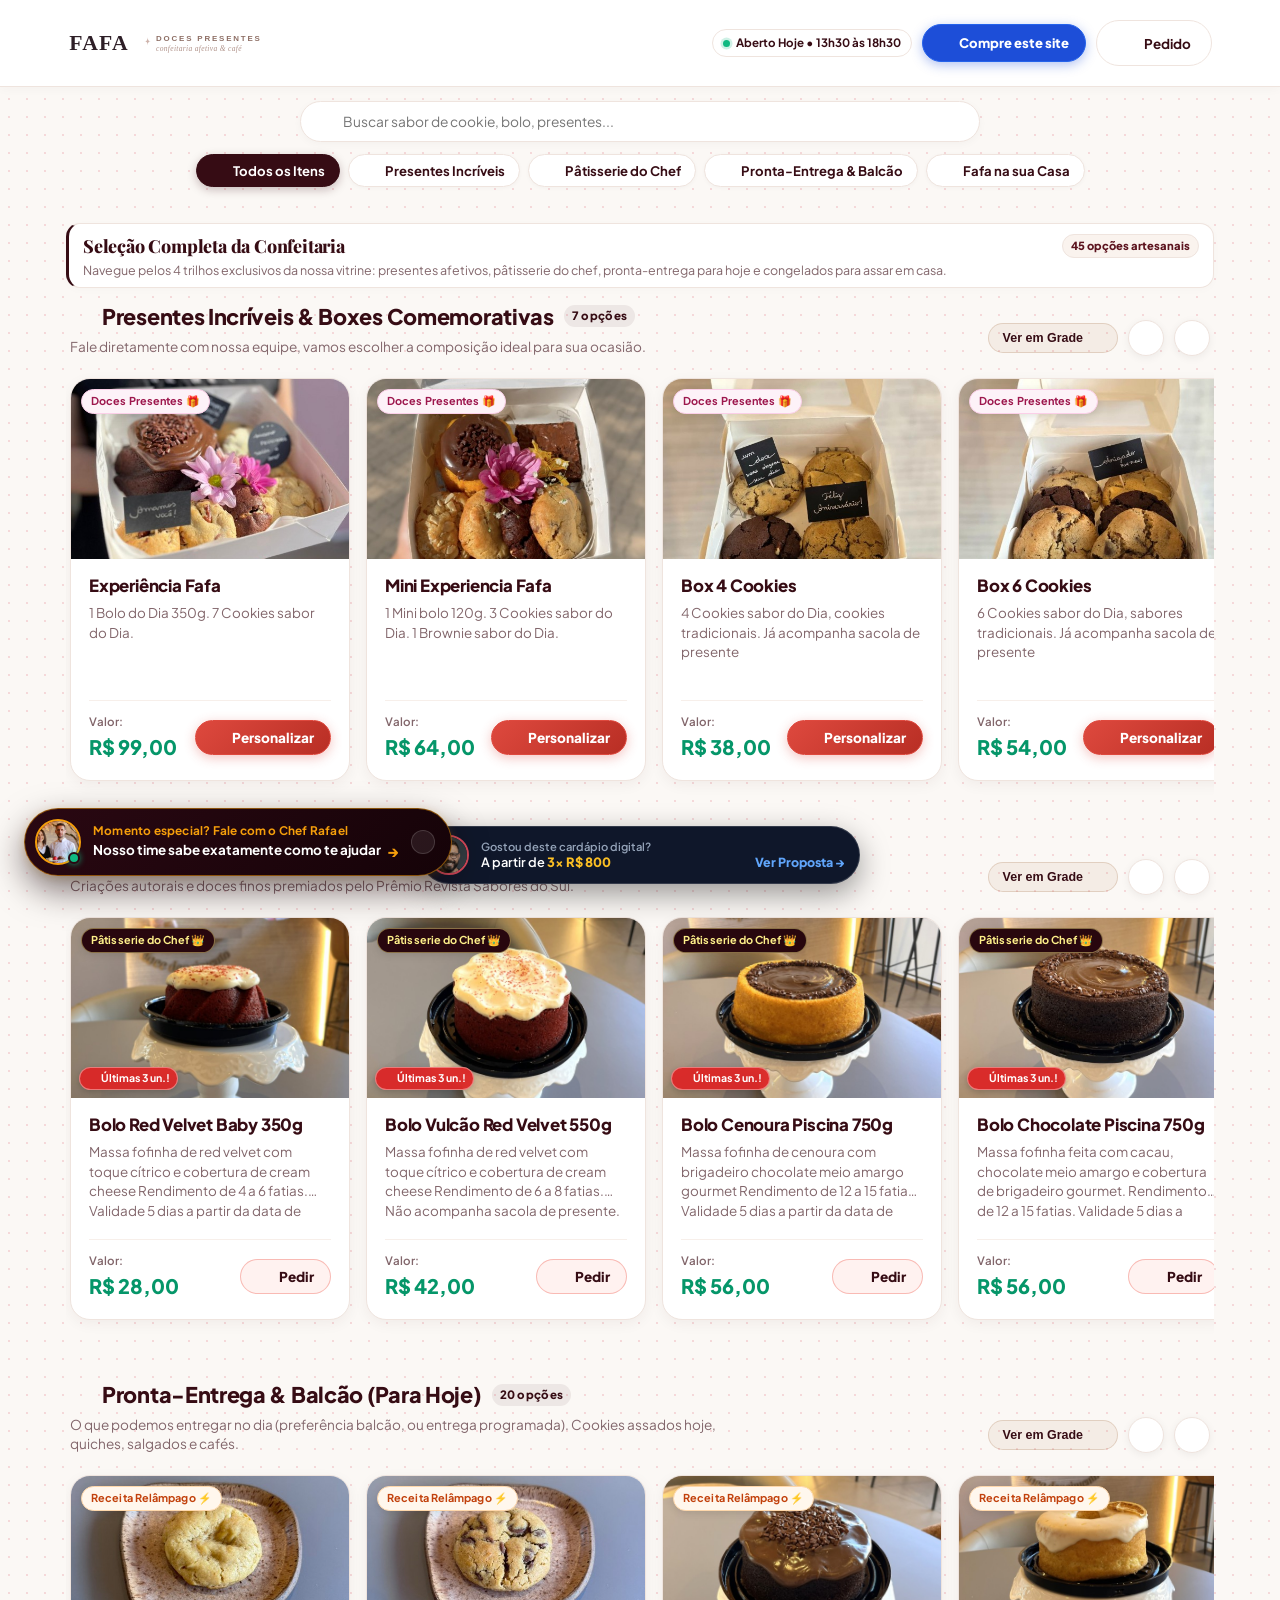
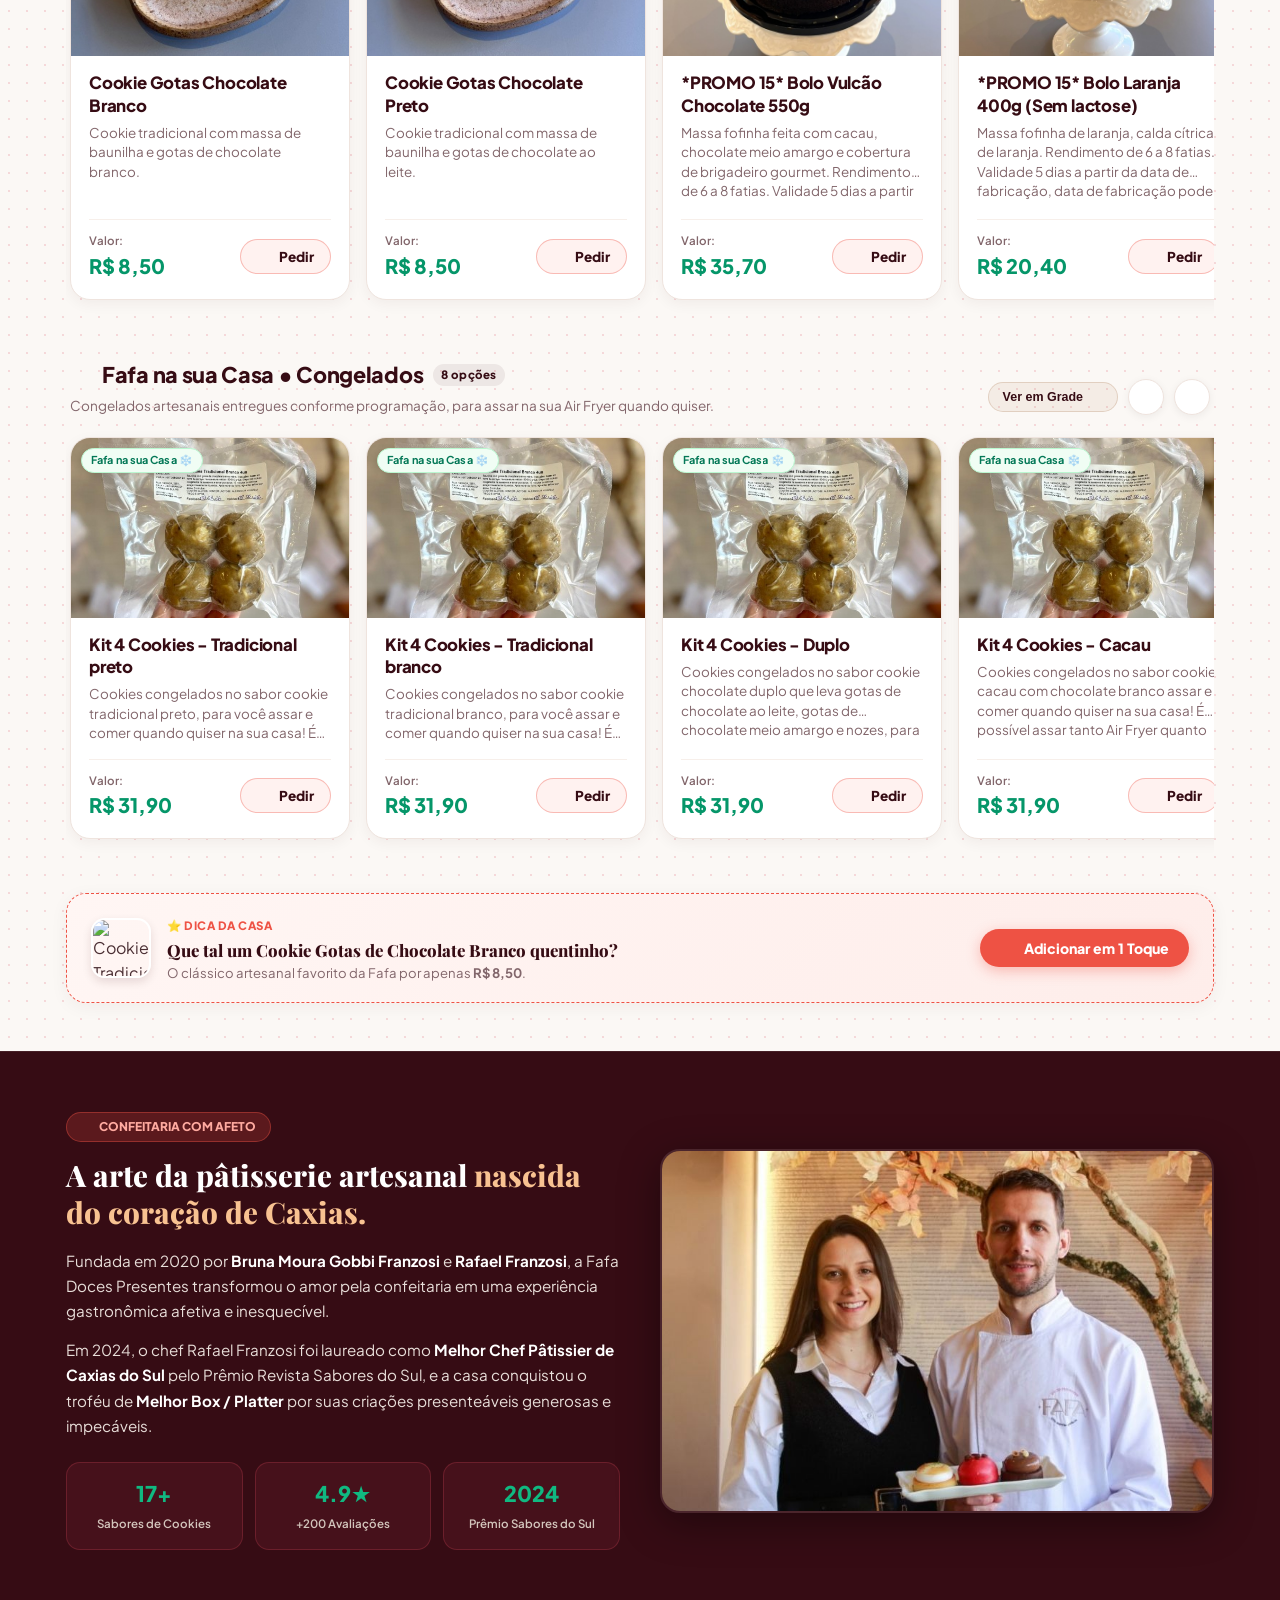
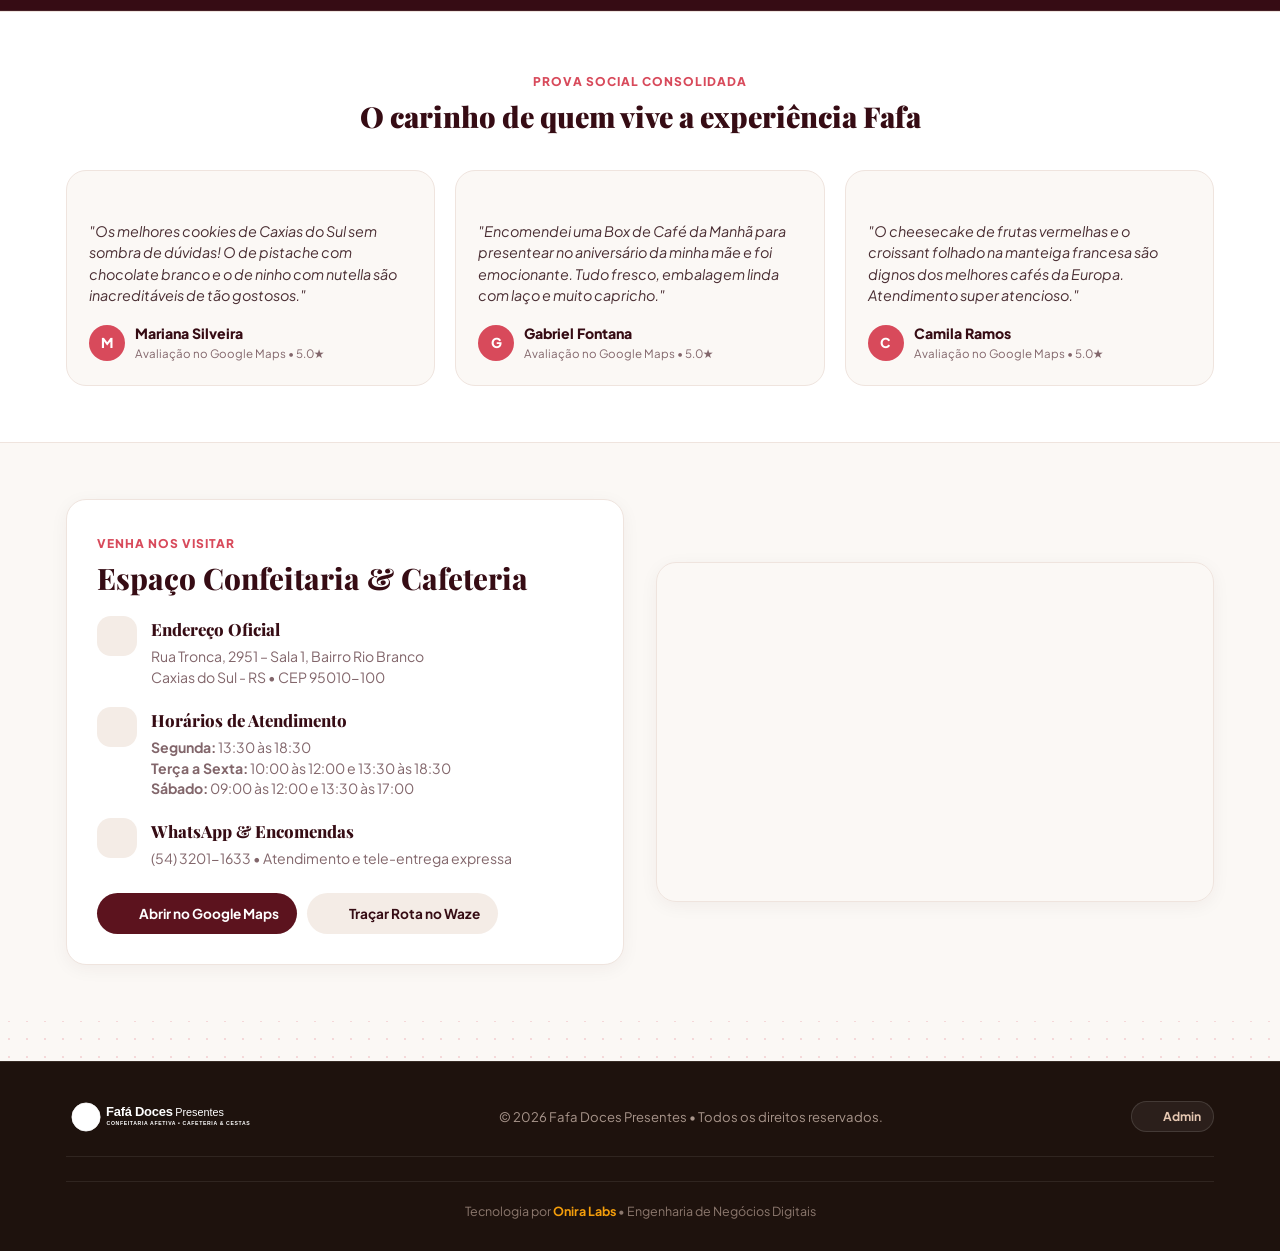
==== commit 055838a3: "fix(fafa-doces): header com respiro e logo maior, sombra lateral do drawer, scroll suave dos trilhos" ====
--- a/index.html
+++ b/index.html
@@ -22,7 +22,7 @@
     <script src="https://unpkg.com/lucide@latest"></script>
 
     <!-- Stylesheet -->
-    <link rel="stylesheet" href="style.css?v=20260901a">
+    <link rel="stylesheet" href="style.css?v=20260909a">
     <link rel="manifest" href="manifest.json">
 </head>
 <body>
@@ -445,7 +445,7 @@
                     </button>
                 </div>
                 <p class="pickup-notice-hint" id="pickup-notice-hint">
-                    📍 Balcão Fafá: Rua Tronca, 2951 – Sala 1 (Rio Branco). Ideal para bolos e itens frágeis!
+                    📍 Balcão Fafa: Rua Tronca, 2951 – Sala 1 (Rio Branco). Ideal para bolos e itens frágeis!
                 </p>
             </div>
 
@@ -580,7 +580,7 @@
     </a>
 
     <!-- Widget Flutuante do Concierge Afetivo (Chef Rafael Franzosi - Estilo Cápsula Onira) -->
-    <aside class="concierge-floating-widget" id="concierge-widget" aria-label="Concierge Especializado Fafá">
+    <aside class="concierge-floating-widget" id="concierge-widget" aria-label="Concierge Especializado Fafa">
         <div class="concierge-floating-pill" onclick="window.openConciergeWhatsApp()" role="button" tabindex="0" title="Falar com o Chef Rafael Franzosi no WhatsApp">
             <div class="concierge-pill-avatar-wrap">
                 <img src="assets/fafa_founders.jpg" alt="Chef Rafael Franzosi" class="concierge-pill-avatar">
--- a/style.css
+++ b/style.css
@@ -58,6 +58,9 @@
 html {
     scroll-behavior: smooth;
     font-size: 16px;
+    overflow-x: clip;
+    width: 100%;
+    max-width: 100vw;
 }
 
 body {
@@ -68,7 +71,14 @@
     font-family: var(--font-body);
     line-height: 1.55;
     -webkit-font-smoothing: antialiased;
-    overflow-x: hidden;
+    overflow-x: clip;
+    width: 100%;
+    max-width: 100vw;
+}
+
+/* Salvaguarda global: nenhuma imagem estoura a largura da tela */
+img {
+    max-width: 100%;
 }
 
 .container {
@@ -107,9 +117,10 @@
     display: flex;
     align-items: center;
     justify-content: space-between;
-    padding-top: 10px;
-    padding-bottom: 10px;
-    gap: 12px;
+    padding-top: 14px;
+    padding-bottom: 14px;
+    gap: 14px;
+    min-height: 76px;
 }
 
 .brand-wrapper {
@@ -117,11 +128,12 @@
     align-items: center;
     text-decoration: none;
     flex-shrink: 0;
+    margin-right: auto;
 }
 
 .brand-logo-img {
-    height: 46px;
-    max-width: 250px;
+    height: 58px;
+    max-width: 300px;
     object-fit: contain;
 }
 
@@ -150,7 +162,9 @@
 .nav-actions {
     display: flex;
     align-items: center;
-    gap: 8px;
+    gap: 10px;
+    flex-shrink: 0;
+    padding: 2px 0 2px 4px;
 }
 
 .btn-buy-site {
@@ -203,8 +217,10 @@
 .btn-cart-trigger {
     display: inline-flex;
     align-items: center;
-    gap: 8px;
-    padding: 8px 16px;
+    gap: 10px;
+    padding: 11px 20px;
+    min-height: 46px;
+    margin-right: 2px;
     border-radius: var(--radius-pill);
     font-family: var(--font-body);
     font-size: 0.84rem;
@@ -227,7 +243,7 @@
 .btn-cart-trigger.cart-empty:hover,
 .btn-cart-trigger:not(.has-items):hover {
     background: #FAF3EE;
-    border-color: var(--accent-rose);
+    border-color: var(--accent-berry);
     color: var(--primary-dark);
     transform: translateY(-1px);
 }
@@ -295,18 +311,44 @@
     margin: 0 auto 12px auto;
 }
 
+.search-icon,
 .search-icon-inside {
     position: absolute;
     left: 14px;
     top: 50%;
     transform: translateY(-50%);
+    width: 17px;
+    height: 17px;
     color: var(--text-muted);
     pointer-events: none;
 }
 
+.btn-clear-search {
+    position: absolute;
+    right: 8px;
+    top: 50%;
+    transform: translateY(-50%);
+    width: 30px;
+    height: 30px;
+    border-radius: 50%;
+    background: transparent;
+    border: none;
+    color: var(--text-muted);
+    display: flex;
+    align-items: center;
+    justify-content: center;
+    cursor: pointer;
+    transition: all 0.2s ease;
+}
+
+.btn-clear-search:hover {
+    background: #FAF3EE;
+    color: var(--primary-dark);
+}
+
 .search-input {
     width: 100%;
-    padding: 10px 16px 10px 42px;
+    padding: 11px 42px 11px 42px;
     background: #FFFFFF;
     border: 1.5px solid var(--border);
     border-radius: var(--radius-pill);
@@ -319,7 +361,7 @@
 }
 
 .search-input:focus {
-    border-color: var(--accent-rose-dark);
+    border-color: var(--accent-berry);
     box-shadow: 0 0 0 3px rgba(206, 179, 171, 0.25);
 }
 
@@ -369,7 +411,7 @@
 .cat-pill:hover,
 .nav-category-btn:hover {
     background: #FAF3EE;
-    border-color: var(--accent-rose);
+    border-color: var(--accent-berry);
     color: var(--primary-dark);
     transform: translateY(-1px);
 }
@@ -876,7 +918,7 @@
     display: inline-block;
     font-size: 0.75rem;
     font-weight: 800;
-    color: var(--accent-rose);
+    color: var(--accent-berry);
     text-transform: uppercase;
     letter-spacing: 1px;
     margin-bottom: 6px;
@@ -930,7 +972,7 @@
     width: 36px;
     height: 36px;
     border-radius: 50%;
-    background: var(--accent-rose);
+    background: var(--accent-berry);
     color: #FFFFFF;
     display: flex;
     align-items: center;
@@ -987,7 +1029,7 @@
     display: flex;
     align-items: center;
     justify-content: center;
-    color: var(--accent-rose);
+    color: var(--accent-berry);
     flex-shrink: 0;
 }
 
@@ -1230,7 +1272,7 @@
 
 .size-option-label.selected {
     background: #FFF8F5;
-    border-color: var(--accent-rose);
+    border-color: var(--accent-berry);
 }
 
 .size-option-label input {
@@ -1300,7 +1342,7 @@
 
 .modal-obs-input:focus {
     background: #FFFFFF;
-    border-color: var(--accent-rose);
+    border-color: var(--accent-berry);
 }
 
 .modal-footer-actions {
@@ -1541,13 +1583,17 @@
     flex-direction: column;
     overflow: hidden;
     transform: translate3d(100%, 0, 0);
+    visibility: hidden;
     will-change: transform;
-    transition: transform 0.48s cubic-bezier(0.16, 1, 0.3, 1);
-    box-shadow: -14px 0 50px rgba(10, 2, 4, 0.85);
+    transition: transform 0.48s cubic-bezier(0.16, 1, 0.3, 1), visibility 0s linear 0.48s;
+    box-shadow: none;
 }
 
 .cart-drawer.active {
     transform: translate3d(0, 0, 0);
+    visibility: visible;
+    transition: transform 0.48s cubic-bezier(0.16, 1, 0.3, 1), visibility 0s;
+    box-shadow: -14px 0 50px rgba(10, 2, 4, 0.85);
 }
 
 .cart-header {
@@ -2053,7 +2099,7 @@
 }
 
 .floating-count-pill {
-    background: var(--accent-rose);
+    background: var(--accent-berry);
     padding: 2px 10px;
     border-radius: var(--radius-pill);
     font-size: 0.75rem;
@@ -2117,7 +2163,7 @@
     height: 40px;
     border-radius: 50%;
     object-fit: cover;
-    border: 2px solid var(--accent-rose);
+    border: 2px solid var(--accent-berry);
     flex-shrink: 0;
 }
 
@@ -2217,6 +2263,16 @@
     }
 }
 
+/* Em telas intermediárias o status de horário espreme logo e botões: libera o respiro */
+@media (max-width: 900px) {
+    .status-compact {
+        display: none;
+    }
+    .nav-container {
+        gap: 10px;
+    }
+}
+
 @media (max-width: 640px) {
     .container {
         padding: 0 16px !important;
@@ -2238,8 +2294,8 @@
     }
 
     .brand-logo-img {
-        height: 38px !important;
-        max-width: 165px !important;
+        height: 46px !important;
+        max-width: 200px !important;
         object-fit: contain;
         flex-shrink: 0;
     }
@@ -2268,8 +2324,9 @@
     }
 
     .btn-cart-trigger {
-        padding: 7px 14px;
-        gap: 6px;
+        padding: 9px 16px;
+        min-height: 44px;
+        gap: 8px;
         font-size: 0.82rem;
         margin-right: 0;
     }
@@ -2368,9 +2425,9 @@
 }
 
 .footer-admin-link:hover {
-    background: var(--accent-rose-dark);
+    background: var(--accent-berry);
     color: #FFFFFF;
-    border-color: var(--accent-rose-dark);
+    border-color: var(--accent-berry);
 }
 
 .footer-signature {
@@ -2419,7 +2476,7 @@
     gap: 6px;
     background: #FFFFFF;
     border: 1px solid rgba(216, 74, 91, 0.3);
-    color: var(--accent-rose-dark);
+    color: var(--accent-berry);
     padding: 4px 12px;
     border-radius: var(--radius-pill);
     font-size: 0.76rem;
@@ -2546,7 +2603,7 @@
 .category-group-count {
     font-size: 0.78rem;
     font-weight: 700;
-    color: var(--accent-rose-dark);
+    color: var(--accent-berry);
     background: #FFF0ED;
     padding: 3px 10px;
     border-radius: var(--radius-pill);
@@ -2610,9 +2667,9 @@
 }
 
 .schedule-toggle-wrap .schedule-type-btn.active {
-    background: var(--accent-rose-dark);
+    background: var(--accent-berry);
     color: #FFFFFF;
-    border-color: var(--accent-rose-dark);
+    border-color: var(--accent-berry);
     box-shadow: 0 2px 10px rgba(216, 74, 91, 0.35);
 }
 
@@ -2785,14 +2842,33 @@
     display: flex;
     gap: 16px;
     overflow-x: auto;
-    scroll-snap-type: x proximity; /* Proximity no desktop elimina a rigidez e permite deslize suave */
-    scroll-behavior: smooth;
+    overflow-y: hidden;
+    scroll-snap-type: x proximity; /* Proximity: deslize rápido flui com momentum, gesto suave retoma o encaixe */
+    scroll-snap-stop: normal;
+    scroll-padding-left: 4px;
+    scroll-padding-right: 4px;
+    overscroll-behavior-x: contain;
     padding: 8px 4px 18px 4px;
     -webkit-overflow-scrolling: touch;
     scrollbar-width: thin;
     scrollbar-color: rgba(160, 106, 59, 0.3) transparent;
-    cursor: grab;
+    cursor: default;
     user-select: none;
+}
+
+/* Cursor de arrasto e rolagem animada somente em ponteiro fino (desktop) */
+@media (pointer: fine) {
+    .streaming-rail-track {
+        scroll-behavior: smooth;
+        cursor: grab;
+    }
+}
+
+/* No touch, comportamento nativo: preserva o momentum do deslize rápido */
+@media (pointer: coarse) {
+    .streaming-rail-track {
+        scroll-behavior: auto;
+    }
 }
 
 .streaming-rail-track.is-dragging {
@@ -2803,8 +2879,10 @@
 
 @media (max-width: 768px) {
     .streaming-rail-track {
-        scroll-snap-type: x mandatory; /* Mantém encaixe touch preciso no mobile */
-        scroll-padding-left: 8px;
+        scroll-snap-type: x proximity; /* Encaixe suave: não trava o fling rápido, retoma no gesto lento */
+        scroll-behavior: auto;
+        scroll-padding-left: 16px;
+        scroll-padding-right: 16px;
         cursor: default;
     }
 }
@@ -3008,16 +3086,56 @@
 }
 
 @media (max-width: 640px) {
+    /* Widget Concierge no Mobile: Cápsula única elegante no rodapé (sem empilhamento duplo) */
     .concierge-floating-widget {
-        bottom: 74px;
-        left: 16px;
-        right: 16px;
-        width: calc(100% - 32px);
+        bottom: 14px;
+        left: 12px;
+        right: 12px;
+        width: calc(100% - 24px);
         max-width: 440px;
         margin: 0 auto;
+        z-index: 990;
     }
     .concierge-floating-pill {
         width: 100%;
+        padding: 9px 12px 9px 9px;
+        gap: 10px;
+    }
+    .concierge-pill-avatar-wrap {
+        width: 42px;
+        height: 42px;
+    }
+    .concierge-pill-hook {
+        font-size: 0.72rem;
+    }
+    .concierge-pill-call {
+        font-size: 0.80rem;
+    }
+
+    /* No mobile, enquanto o concierge estiver ativo, o card de proposta (.onira-cta) fica oculto da tela flutuante para não sufocar o conteúdo */
+    .onira-cta {
+        display: none !important;
+    }
+
+    /* Se o usuário fechar o concierge, o card de proposta surge no rodapé com respiro */
+    body.concierge-dismissed:not(.has-cart-items) .onira-cta {
+        display: flex !important;
+        bottom: 14px;
+        left: 12px;
+        right: 12px;
+        width: calc(100% - 24px);
+    }
+
+    /* Quando há itens no carrinho no mobile: APENAS o botão do pedido flutua a 14px (sem empilhamento duplo) */
+    body.has-cart-items .cart-floating-bar {
+        bottom: 14px;
+        display: flex !important;
+        left: 12px;
+        right: 12px;
+        width: calc(100% - 24px);
+    }
+    body.has-cart-items .onira-cta {
+        display: none !important;
     }
 }
 
@@ -3089,8 +3207,23 @@
         display: none;
     }
     .streaming-rail-track .menu-card {
-        flex: 0 0 235px;
-        max-width: 235px;
+        flex: 0 0 252px;
+        width: 252px;
+        max-width: 252px;
+    }
+    .streaming-rail-track .menu-card .card-body {
+        padding: 12px 14px 14px 14px;
+    }
+    .streaming-rail-track .card-bottom {
+        gap: 6px;
+        padding-top: 10px;
+    }
+    .streaming-rail-track .btn-add-item,
+    .streaming-rail-track .btn-item-personalizar {
+        padding: 7px 11px !important;
+        font-size: 0.78rem !important;
+        white-space: nowrap !important;
+        flex-shrink: 0 !important;
     }
     .concierge-spotlight-card {
         flex: 0 0 260px;
@@ -3171,7 +3304,7 @@
 }
 
 .addon-option-item.selected {
-    border-color: var(--accent-rose);
+    border-color: var(--accent-berry);
     background: #FFF7F8;
     box-shadow: 0 2px 8px rgba(216, 74, 91, 0.12);
 }
@@ -3214,7 +3347,7 @@
     width: 18px;
     height: 18px;
     border-radius: 4px;
-    accent-color: var(--accent-rose);
+    accent-color: var(--accent-berry);
     cursor: pointer;
     flex-shrink: 0;
 }
@@ -3296,3 +3429,22 @@
     transform: translateY(-2px);
     box-shadow: 0 6px 20px rgba(37, 211, 102, 0.48) !important;
 }
+
+@media (max-width: 640px) {
+    .modal-footer-actions {
+        flex-direction: column;
+        gap: 10px;
+        padding-top: 14px;
+    }
+    .modal-footer-actions .qty-control-box {
+        width: 100%;
+        justify-content: center;
+    }
+    .modal-footer-actions .btn-confirm-add {
+        width: 100% !important;
+        justify-content: center;
+        padding: 12px 14px;
+        font-size: 0.86rem;
+    }
+}
+
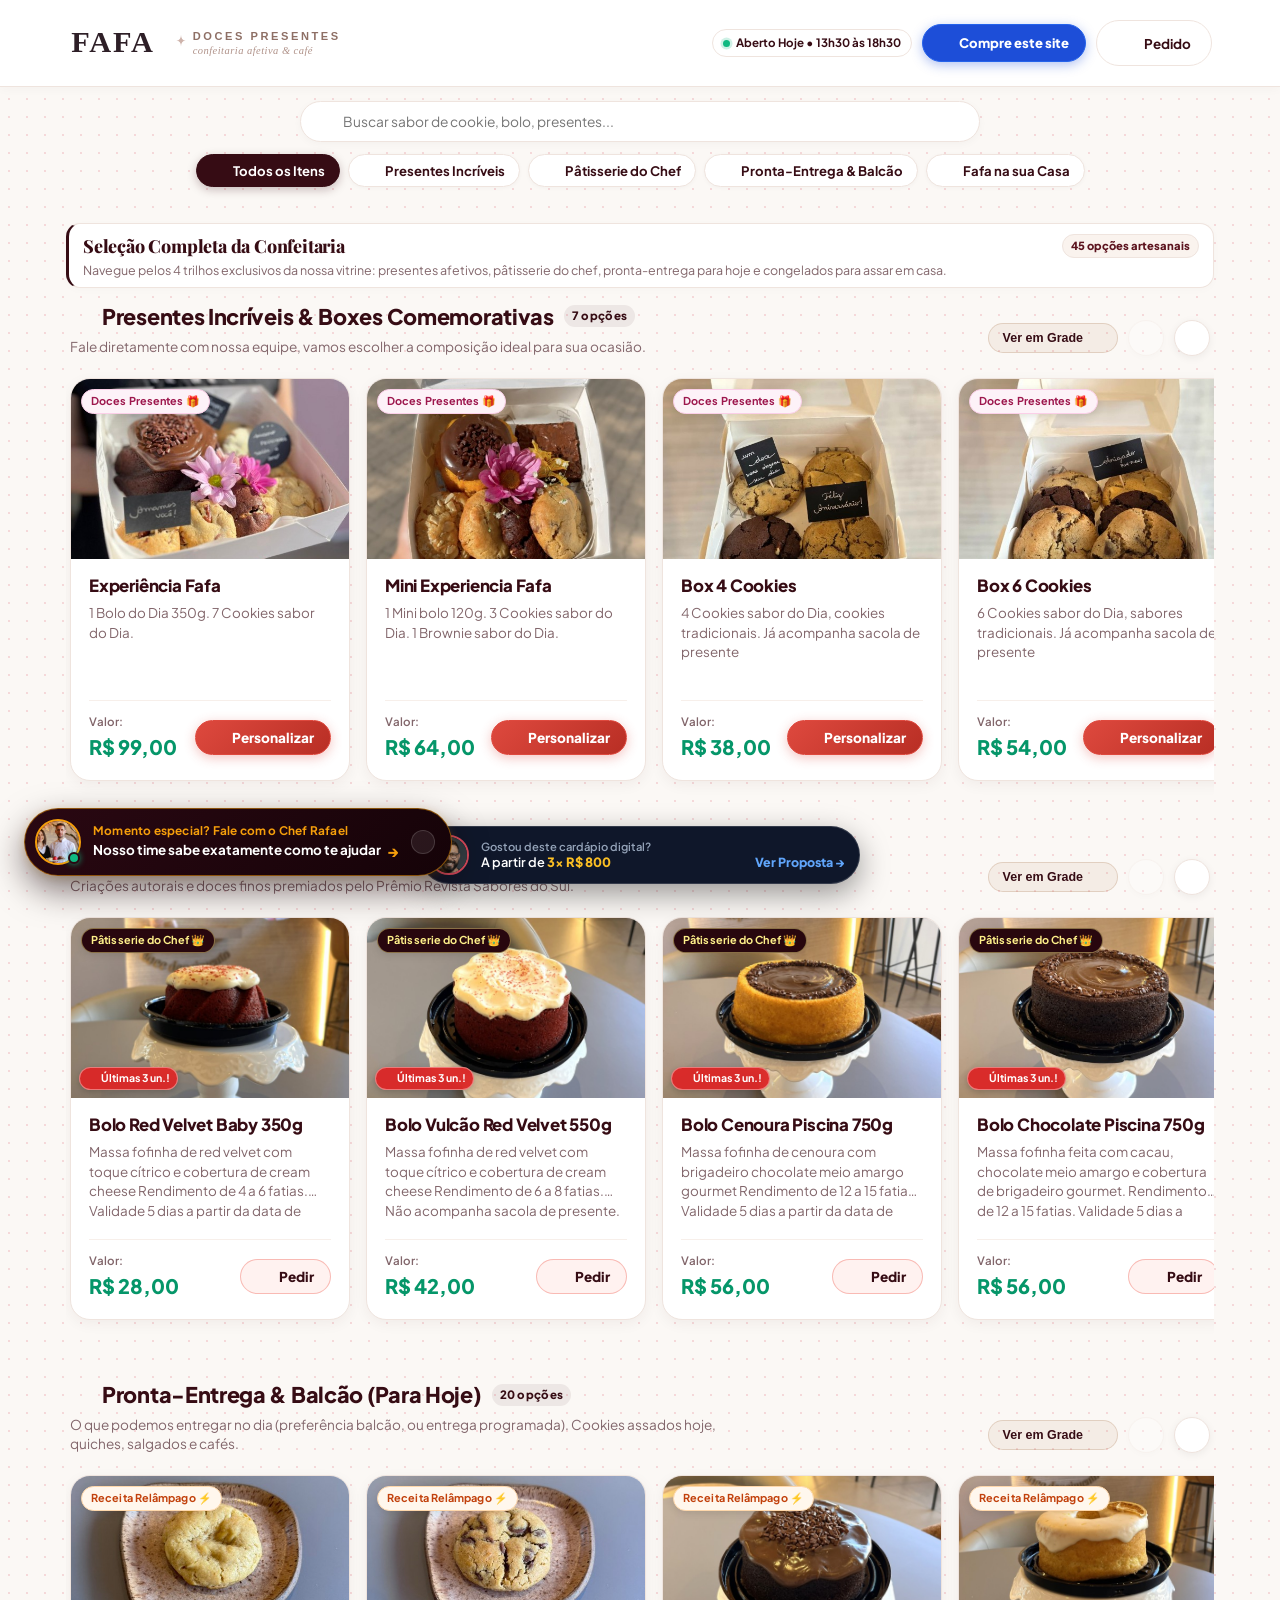
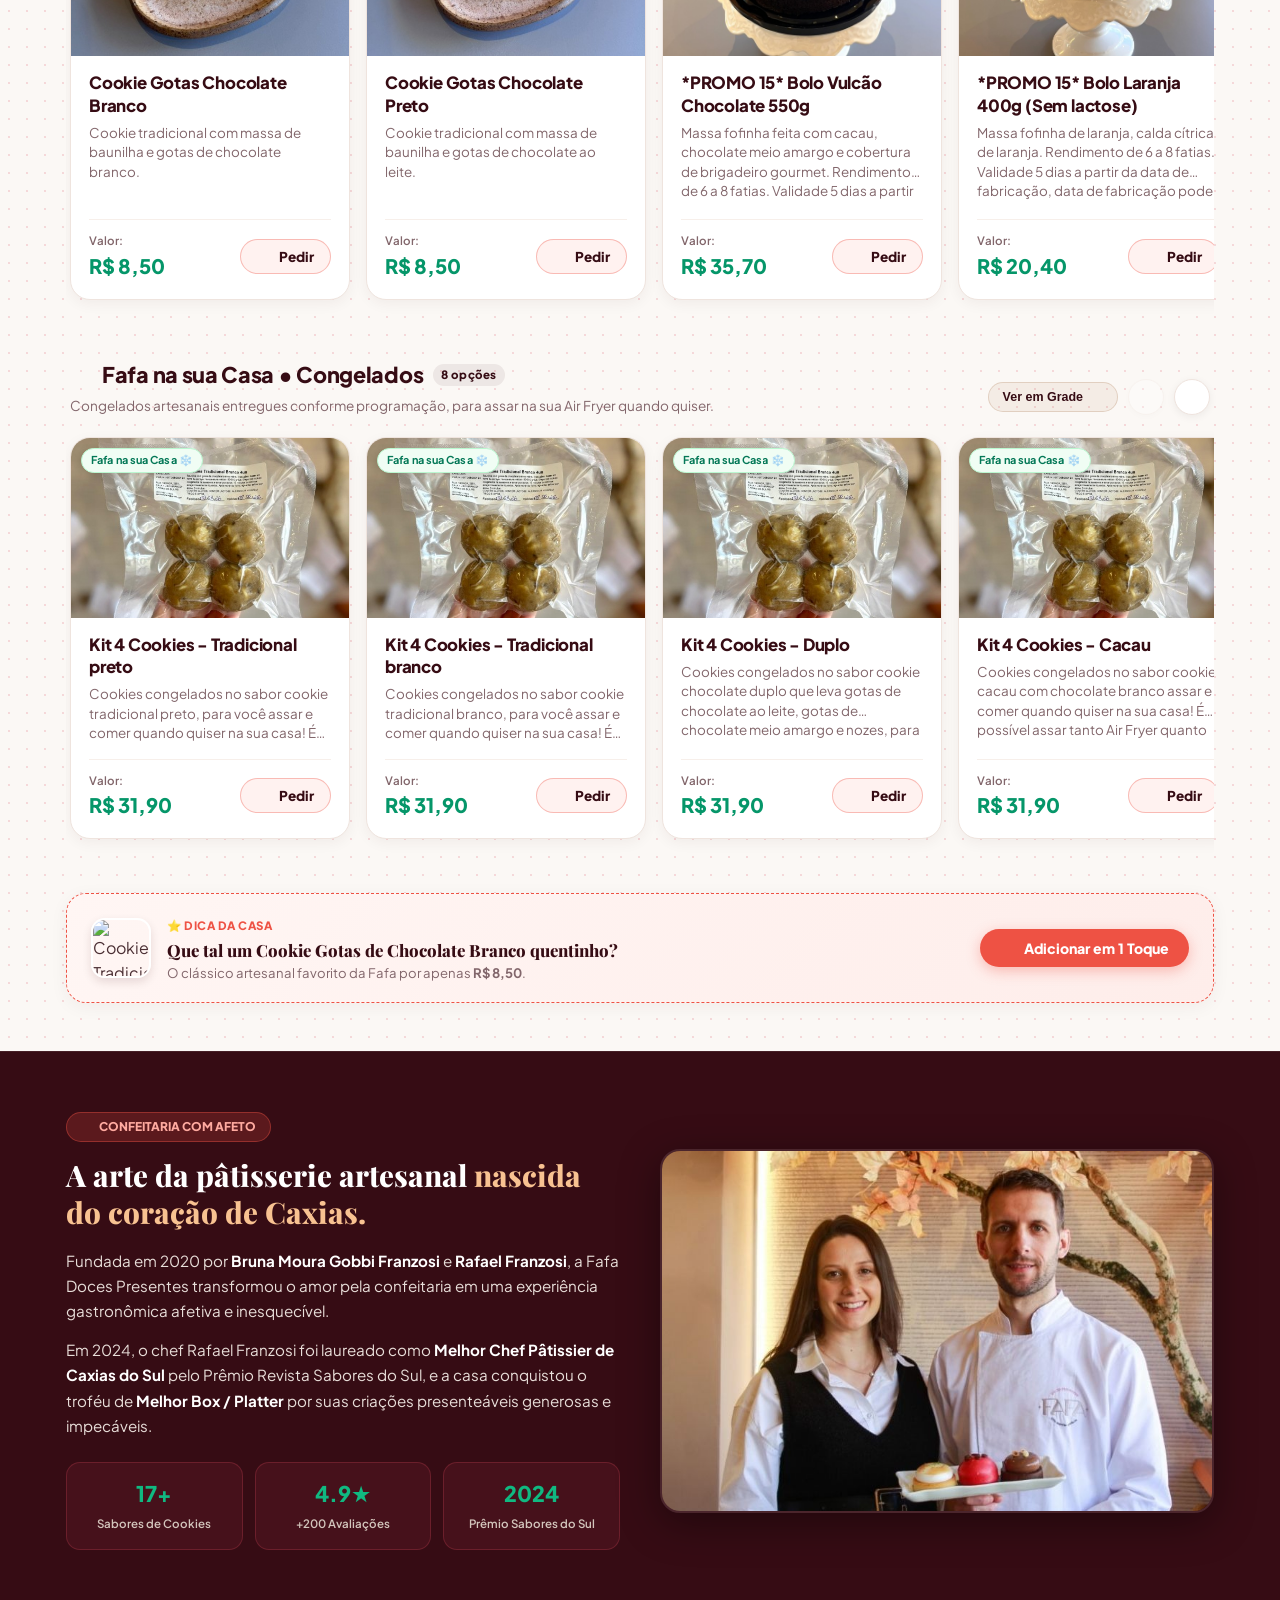
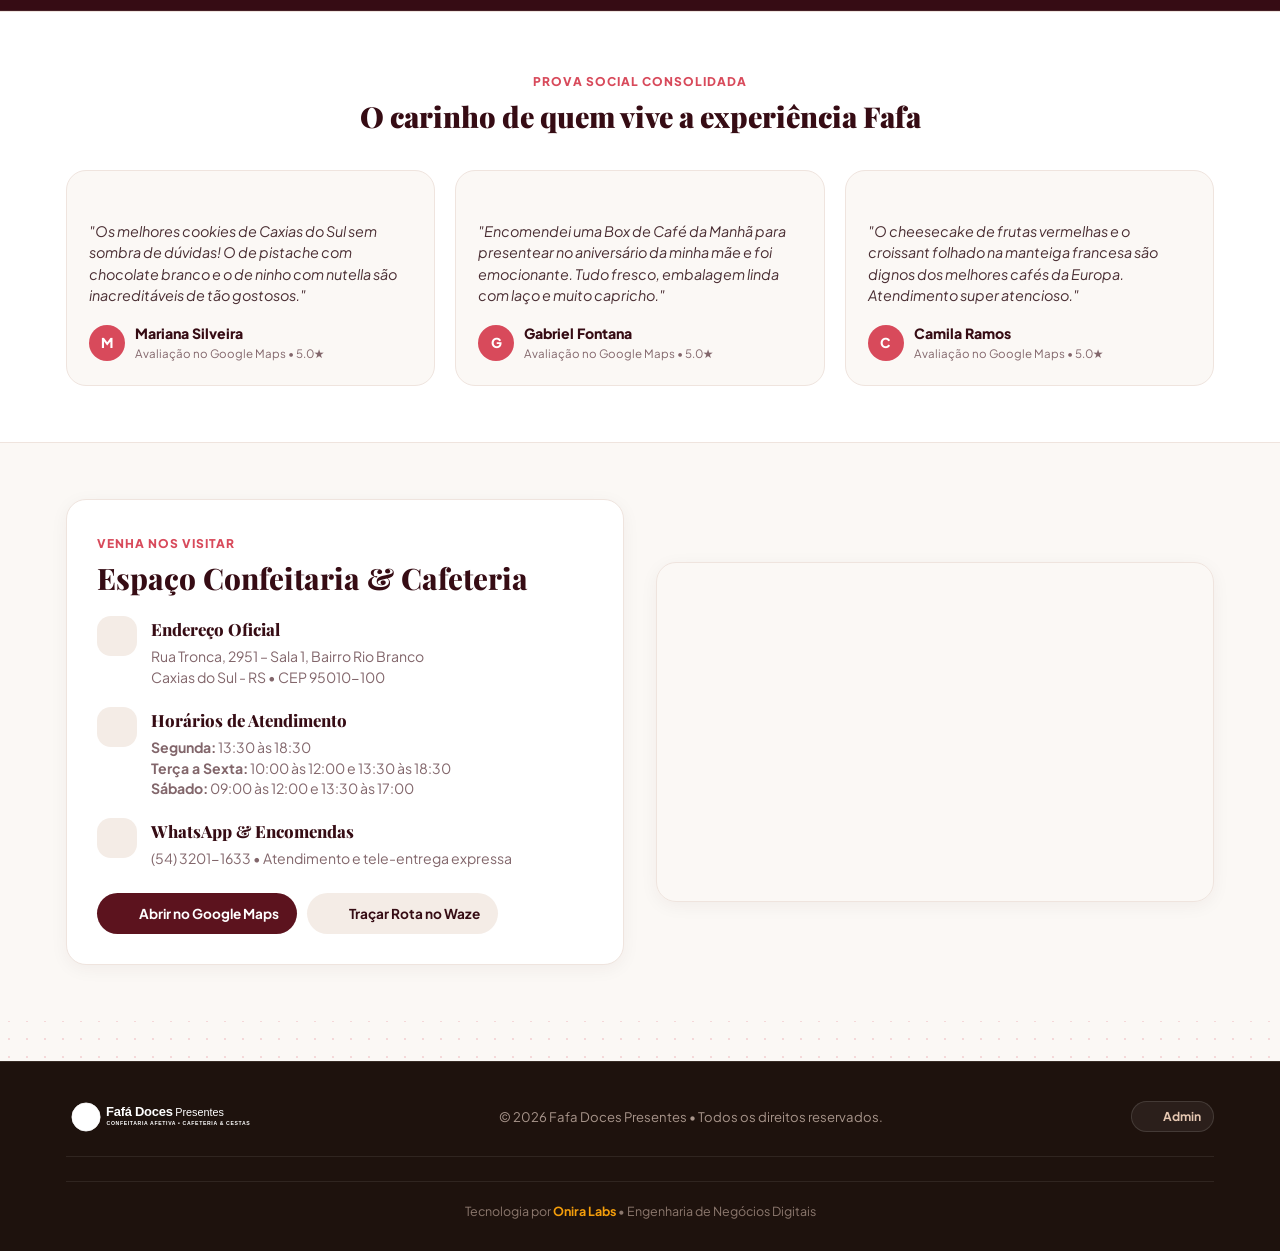
==== commit c50379e2: "feat(fafa-doces): widgets so no index, carrinho coral, rodinha sem armadilha, trim da logo" ====
--- a/index.html
+++ b/index.html
@@ -22,7 +22,7 @@
     <script src="https://unpkg.com/lucide@latest"></script>
 
     <!-- Stylesheet -->
-    <link rel="stylesheet" href="style.css?v=20260909a">
+    <link rel="stylesheet" href="style.css?v=20260909b">
     <link rel="manifest" href="manifest.json">
 </head>
 <body>
--- a/style.css
+++ b/style.css
@@ -1576,7 +1576,7 @@
     max-width: 440px;
     height: 100%;
     height: 100dvh;
-    background: #1C050A; /* Fundo mais escuro e nobre conforme solicitação */
+    background: var(--accent-coral); /* Coral do botão "Adicionar em 1 Toque" */
     color: #FFFFFF;
     z-index: 1200;
     display: flex;
@@ -1598,9 +1598,9 @@
 
 .cart-header {
     flex-shrink: 0;
-    background: #140307;
+    background: var(--accent-coral-hover); /* Coral escuro: hierarquia sobre o fundo coral */
     padding: 14px 16px;
-    border-bottom: 1px solid rgba(255, 255, 255, 0.08);
+    border-bottom: 1px solid rgba(255, 255, 255, 0.22);
     display: grid;
     grid-template-columns: auto 1fr auto;
     align-items: center;
@@ -1856,7 +1856,7 @@
 
 .empty-sub {
     font-size: 0.82rem;
-    color: #D3C5BC;
+    color: rgba(255, 255, 255, 0.88);
     margin-top: 4px;
 }
 
@@ -1913,7 +1913,7 @@
 .cart-label {
     font-size: 0.75rem;
     font-weight: 700;
-    color: #E2D0C8;
+    color: #FFFFFF;
     text-transform: uppercase;
     letter-spacing: 0.5px;
 }
@@ -1995,7 +1995,7 @@
     align-items: center;
     justify-content: space-between;
     font-size: 0.85rem;
-    color: #D3C5BC;
+    color: #FFFFFF;
 }
 
 .cart-total-row {
@@ -2007,7 +2007,7 @@
 }
 
 .cart-total-value {
-    color: var(--emerald-light) !important; /* Regra Mandatória: Total Verde Esmeralda */
+    color: #FFFFFF !important; /* Exceção ao esmeralda: sobre o fundo coral o total vai em branco */
     font-size: 1.35rem;
     font-family: var(--font-price);
     font-weight: 800;
@@ -2040,7 +2040,7 @@
 .cart-onira-tag {
     text-align: center;
     font-size: 0.72rem;
-    color: #A38F86;
+    color: rgba(255, 255, 255, 0.85);
     margin-top: 4px;
 }
 
@@ -2284,20 +2284,31 @@
     }
 
     .nav-container {
-        padding-top: 12px;
-        padding-bottom: 12px;
+        padding-top: 10px;
+        padding-bottom: 10px;
         width: 100%;
         box-sizing: border-box;
         display: flex;
         align-items: center;
         justify-content: space-between;
+        gap: 8px;
+        min-height: 0;
+    }
+
+    /* A logo absorve o aperto (encolhe) e o Pedido nunca sai da tela */
+    .brand-wrapper {
+        min-width: 0;
+        flex-shrink: 1;
     }
 
     .brand-logo-img {
-        height: 46px !important;
-        max-width: 200px !important;
+        height: 42px !important;
+        max-width: 160px !important;
+        width: 100%;
         object-fit: contain;
-        flex-shrink: 0;
+        object-position: left center;
+        flex-shrink: 1;
+        min-width: 0;
     }
 
     .status-compact {
@@ -2324,11 +2335,13 @@
     }
 
     .btn-cart-trigger {
-        padding: 9px 16px;
+        padding: 8px 12px;
         min-height: 44px;
-        gap: 8px;
+        gap: 6px;
         font-size: 0.82rem;
         margin-right: 0;
+        flex-shrink: 0;
+        white-space: nowrap;
     }
 
     .btn-cart-trigger .cart-btn-label {
@@ -2675,7 +2688,7 @@
 
 .schedule-hint-text {
     font-size: 0.74rem;
-    color: rgba(255, 255, 255, 0.65);
+    color: rgba(255, 255, 255, 0.92);
     margin-top: 6px;
     line-height: 1.35;
 }
@@ -2836,6 +2849,11 @@
     color: #FFFFFF;
     border-color: var(--primary);
     transform: scale(1.08);
+}
+
+/* Seta apagada na ponta do trilho: indica que não há mais caminho */
+.btn-rail-nav.rail-end {
+    opacity: 0.3;
 }
 
 .streaming-rail-track {
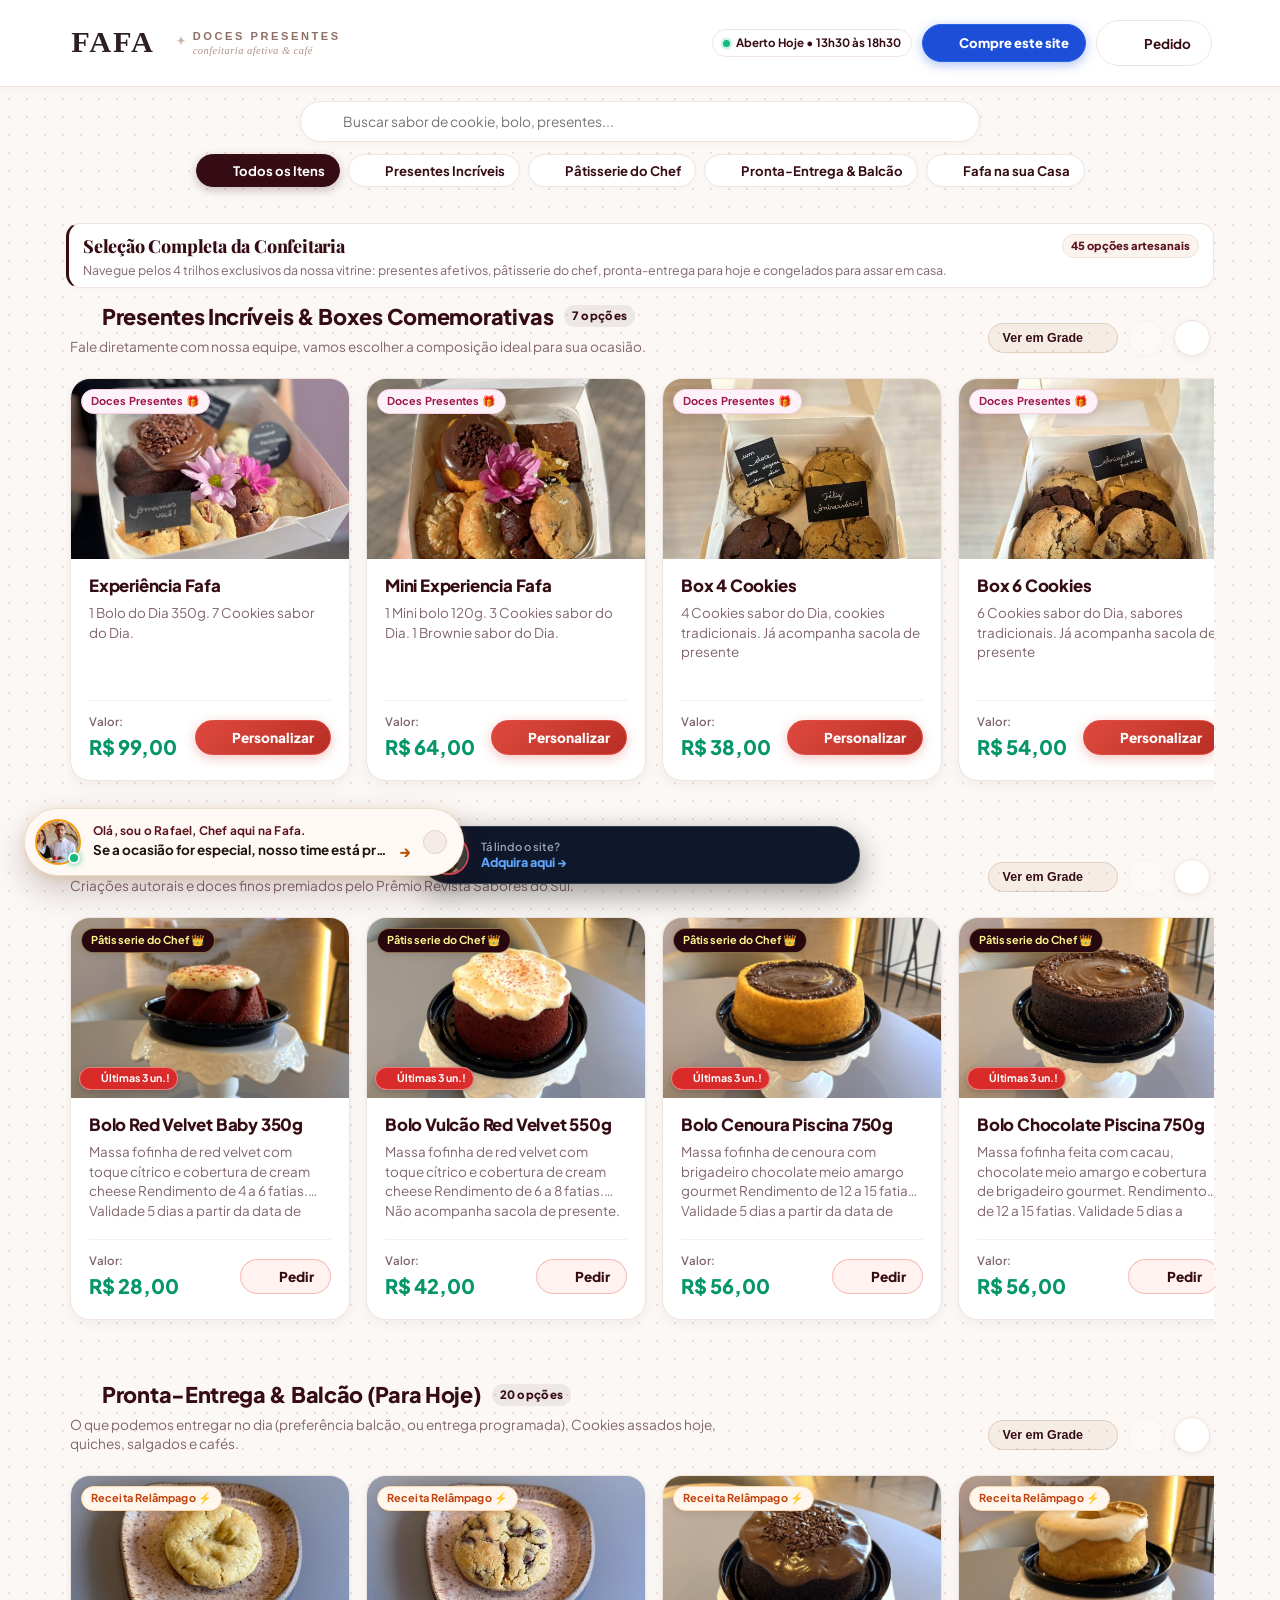
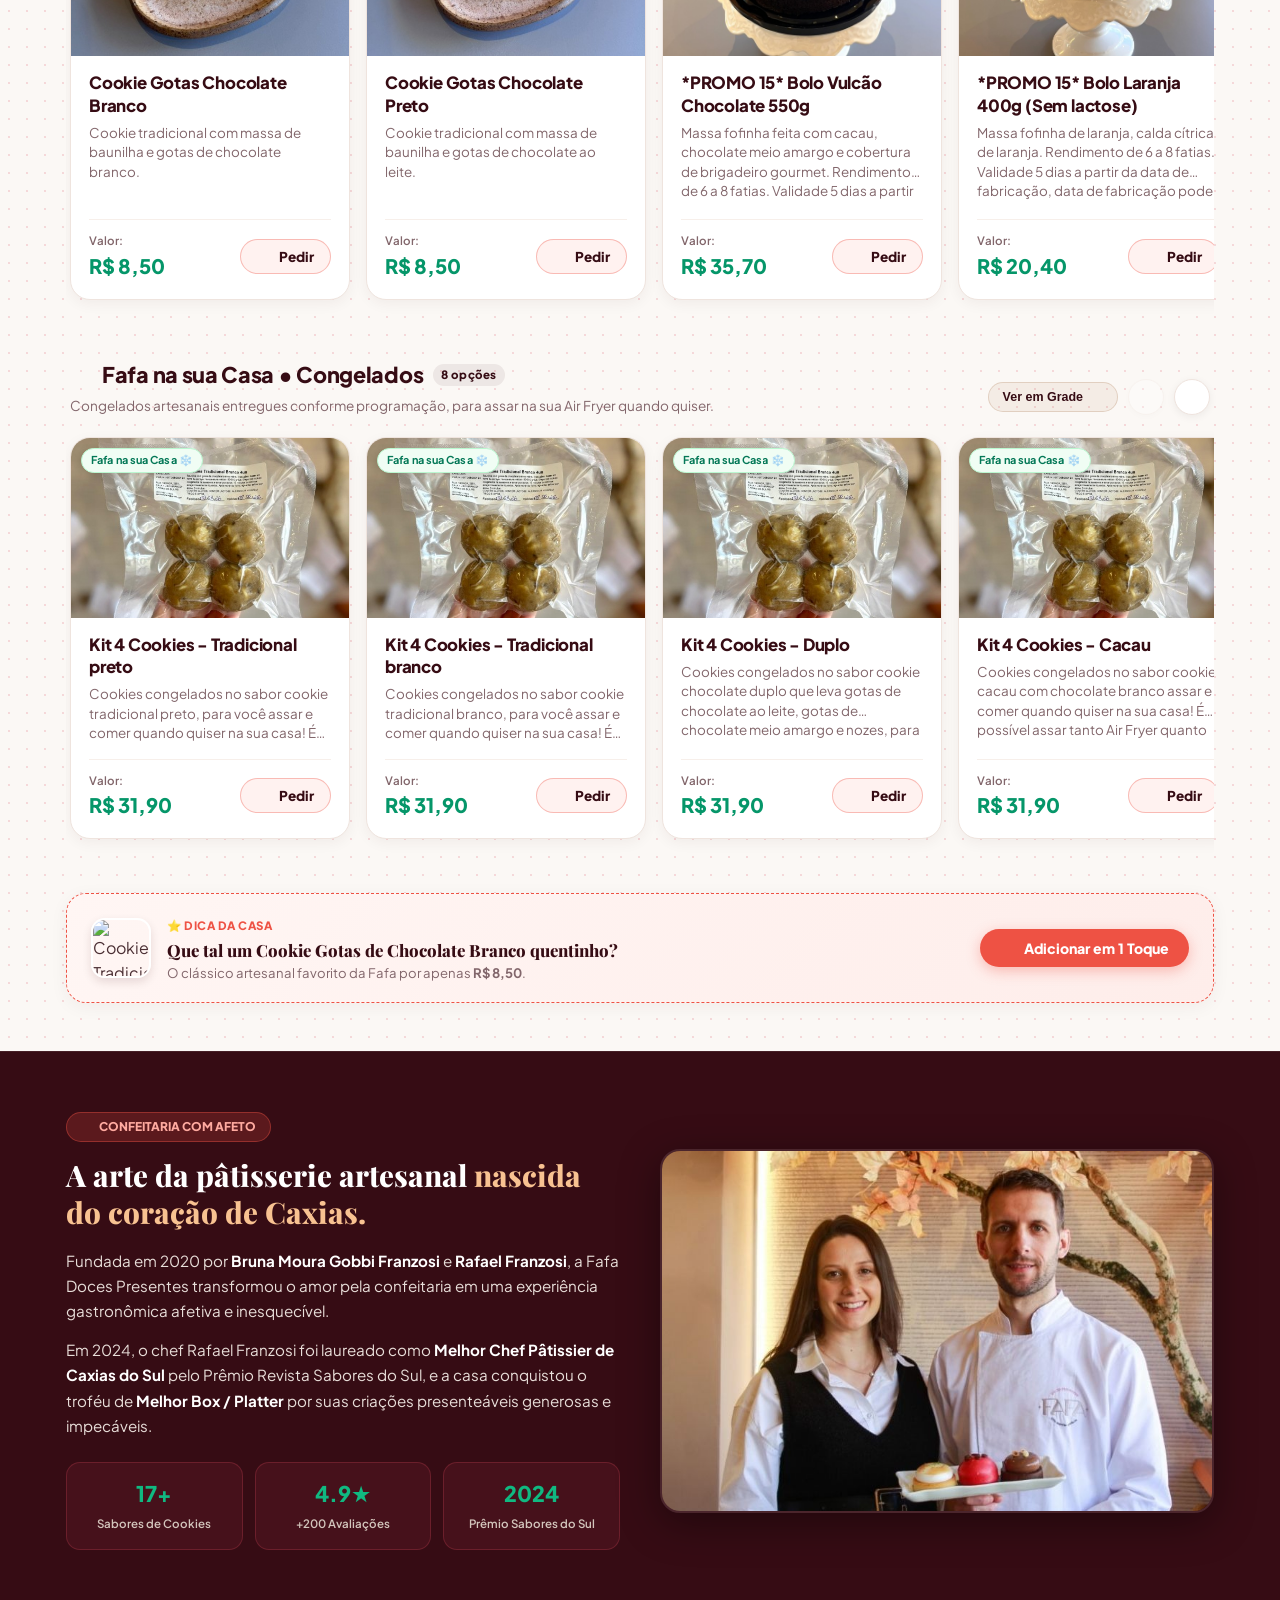
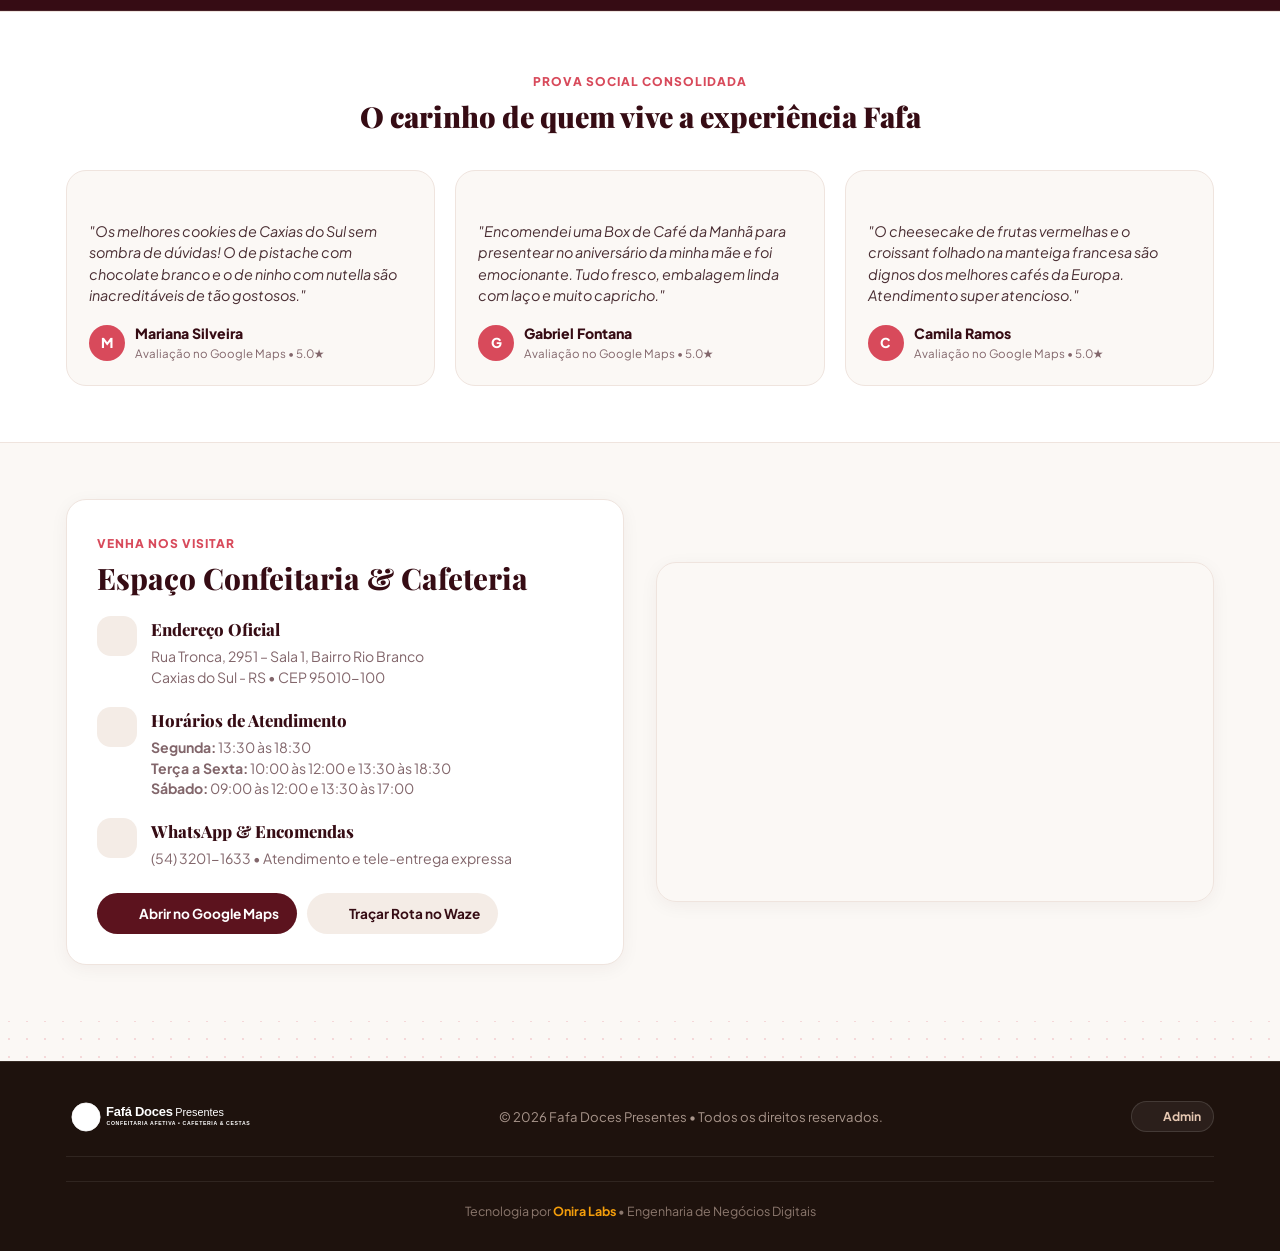
==== commit f98a9e9f: "feat(fafa-doces): carrinho tudo coral, botoes padrao print, textos widgets Jeff e Chef" ====
--- a/index.html
+++ b/index.html
@@ -22,7 +22,7 @@
     <script src="https://unpkg.com/lucide@latest"></script>
 
     <!-- Stylesheet -->
-    <link rel="stylesheet" href="style.css?v=20260909b">
+    <link rel="stylesheet" href="style.css?v=20260909c">
     <link rel="manifest" href="manifest.json">
 </head>
 <body>
@@ -571,10 +571,9 @@
     <a href="proposta.html" class="onira-cta" id="onira-floating-cta" title="Ver proposta comercial do site">
         <img src="assets/jeff-avatar.webp" alt="Jefferson Motta" class="onira-avatar">
         <div class="onira-text-col">
-            <span class="onira-hook">Gostou deste cardápio digital?</span>
+            <span class="onira-hook">Tá lindo o site?</span>
             <span class="onira-call">
-                <span class="onira-price-label">A partir de <strong>3x R$ 800</strong></span>
-                <span class="onira-link-text">Ver Proposta &rarr;</span>
+                <span class="onira-link-text">Adquira aqui &rarr;</span>
             </span>
         </div>
     </a>
@@ -587,9 +586,9 @@
                 <span class="concierge-online-dot" title="Concierge disponível agora"></span>
             </div>
             <div class="concierge-pill-text-col">
-                <span class="concierge-pill-hook">Momento especial? Fale com o Chef Rafael</span>
+                <span class="concierge-pill-hook">Olá, sou o Rafael, Chef aqui na Fafa.</span>
                 <span class="concierge-pill-call">
-                    <span class="concierge-pill-sub">Nosso time sabe exatamente como te ajudar</span>
+                    <span class="concierge-pill-sub">Se a ocasião for especial, nosso time está pronto pra lhe ajudar</span>
                     <span class="concierge-pill-arrow">&rarr;</span>
                 </span>
             </div>
--- a/style.css
+++ b/style.css
@@ -1687,12 +1687,12 @@
     border-radius: 4px;
 }
 
-/* 1. Tipo de Pedido (Tele-Entrega vs Retirada) no topo */
+/* 1. Tipo de Pedido (Tele-Entrega vs Retirada) no topo: cartão marrom-avermelhado padrão */
 .delivery-top-group {
-    background: rgba(0, 0, 0, 0.28);
+    background: #8C2F33;
     padding: 12px 14px;
     border-radius: var(--radius-md);
-    border: 1px solid rgba(255, 255, 255, 0.08);
+    border: 1px solid rgba(255, 255, 255, 0.14);
 }
 
 /* Lista de Itens no Carrinho: Boxes com fundo claro conforme solicitado */
@@ -1865,10 +1865,9 @@
     display: grid;
     grid-template-columns: 1fr 1fr;
     gap: 8px;
-    background: #140307;
-    padding: 4px;
-    border-radius: var(--radius-pill);
-    border: 1px solid rgba(255, 255, 255, 0.1);
+    background: transparent;
+    padding: 0;
+    border: none;
 }
 
 .delivery-type-btn,
@@ -1876,8 +1875,8 @@
     padding: 9px 8px;
     border-radius: var(--radius-pill);
     border: none;
-    background: transparent;
-    color: #D3C5BC;
+    background: #3B0F14; /* Pílula inativa escura sobre o coral */
+    color: #FFE9E4;
     font-family: var(--font-body);
     font-size: 0.82rem;
     font-weight: 700;
@@ -1921,8 +1920,8 @@
 .cart-input, .cart-select {
     width: 100%;
     padding: 10px 14px;
-    background: #140307;
-    border: 1px solid rgba(255, 255, 255, 0.14);
+    background: #C0392B; /* Poço coral-escuro sobre o fundo coral */
+    border: 1px solid rgba(255, 255, 255, 0.3);
     border-radius: var(--radius-md);
     color: #FFFFFF;
     font-family: var(--font-body);
@@ -1931,6 +1930,10 @@
     transition: border-color 0.2s ease, box-shadow 0.2s ease;
 }
 
+.cart-input::placeholder {
+    color: rgba(255, 255, 255, 0.65);
+}
+
 /* Foco em Azul Turquesa */
 .cart-input:focus, .cart-select:focus {
     border-color: #0891B2;
@@ -1952,10 +1955,10 @@
 
 .pay-method-btn {
     padding: 10px 6px;
-    background: #140307;
-    border: 1px solid rgba(255, 255, 255, 0.14);
+    background: #C0392B; /* Poço coral-escuro sobre o fundo coral */
+    border: 1px solid rgba(255, 255, 255, 0.3);
     border-radius: var(--radius-md);
-    color: #EFE4DE;
+    color: #FFE9E4;
     font-family: var(--font-body);
     font-size: 0.8rem;
     font-weight: 700;
@@ -1982,8 +1985,8 @@
 
 /* Cart Footer & Totais */
 .cart-footer {
-    background: #140307;
-    border-top: 1px solid rgba(216, 74, 91, 0.25);
+    background: var(--accent-coral-hover);
+    border-top: 1px solid rgba(255, 255, 255, 0.22);
     padding: 18px 20px;
     display: flex;
     flex-direction: column;
@@ -2660,6 +2663,10 @@
 
 .schedule-top-group {
     margin-top: 12px;
+    background: #8C2F33;
+    padding: 12px 14px;
+    border-radius: var(--radius-md);
+    border: 1px solid rgba(255, 255, 255, 0.14);
 }
 
 .schedule-toggle-wrap .schedule-type-btn {
@@ -2669,10 +2676,10 @@
     justify-content: center;
     gap: 6px;
     padding: 9px 12px;
-    background: rgba(255, 255, 255, 0.08);
-    border: 1px solid rgba(255, 255, 255, 0.15);
-    border-radius: var(--radius-sm);
-    color: #E6C8B2;
+    background: #3B0F14;
+    border: none;
+    border-radius: var(--radius-pill);
+    color: #FFE9E4;
     font-size: 0.82rem;
     font-weight: 700;
     cursor: pointer;
@@ -2989,14 +2996,14 @@
     display: flex;
     align-items: center;
     gap: 12px;
-    background: linear-gradient(135deg, #2A0812 0%, #150308 100%); /* Fundo contrastante escuro e nobre */
-    border: 1.5px solid rgba(245, 158, 11, 0.5);
+    background: #FFF9F5; /* Card creme do Chef sobre o fundo petit poá */
+    border: 1.5px solid #EBDCD0;
     border-radius: var(--radius-pill);
     padding: 10px 16px 10px 10px; /* Ligeiramente mais alto conforme solicitado */
-    box-shadow: 0 14px 34px rgba(21, 3, 8, 0.55), 0 2px 10px rgba(245, 158, 11, 0.2);
+    box-shadow: 0 14px 34px rgba(54, 12, 20, 0.22), 0 2px 10px rgba(245, 158, 11, 0.18);
     cursor: pointer;
     text-decoration: none;
-    color: #FFFFFF;
+    color: #1E120D;
     position: relative;
     transition: all 0.25s cubic-bezier(0.16, 1, 0.3, 1);
     max-width: 440px;
@@ -3005,7 +3012,7 @@
 .concierge-floating-pill:hover {
     transform: translateY(-2px);
     border-color: #F59E0B;
-    box-shadow: 0 18px 40px rgba(21, 3, 8, 0.65), 0 4px 14px rgba(245, 158, 11, 0.35);
+    box-shadow: 0 18px 40px rgba(54, 12, 20, 0.28), 0 4px 14px rgba(245, 158, 11, 0.3);
 }
 
 .concierge-pill-avatar-wrap {
@@ -3032,7 +3039,7 @@
     width: 12px;
     height: 12px;
     background: #10B981;
-    border: 2px solid #2A0812;
+    border: 2px solid #FFF9F5;
     border-radius: 50%;
     box-shadow: 0 0 6px rgba(16, 185, 129, 0.8);
 }
@@ -3049,7 +3056,7 @@
 .concierge-pill-hook {
     font-size: 0.74rem;
     font-weight: 700;
-    color: #F59E0B; /* Dourado afetivo */
+    color: #5C131E; /* Vinho sobre o creme */
     letter-spacing: 0.2px;
     line-height: 1.2;
 }
@@ -3060,7 +3067,7 @@
     gap: 6px;
     font-size: 0.84rem;
     font-weight: 700;
-    color: #FFFFFF;
+    color: #1E120D;
     line-height: 1.25;
 }
 
@@ -3071,7 +3078,7 @@
 }
 
 .concierge-pill-arrow {
-    color: #F59E0B;
+    color: #B45309;
     font-weight: 800;
     font-size: 0.95rem;
     transition: transform 0.2s ease;
@@ -3082,9 +3089,9 @@
 }
 
 .btn-concierge-pill-dismiss {
-    background: rgba(255, 255, 255, 0.08);
-    border: 1px solid rgba(255, 255, 255, 0.15);
-    color: #D3C5BC;
+    background: rgba(92, 19, 30, 0.06);
+    border: 1px solid #E2D2C4;
+    color: #8C7B75;
     cursor: pointer;
     width: 24px;
     height: 24px;
@@ -3098,8 +3105,8 @@
 }
 
 .btn-concierge-pill-dismiss:hover {
-    background: rgba(238, 82, 68, 0.3);
-    color: #FFFFFF;
+    background: rgba(238, 82, 68, 0.15);
+    color: #5C131E;
     border-color: var(--accent-coral);
 }
 
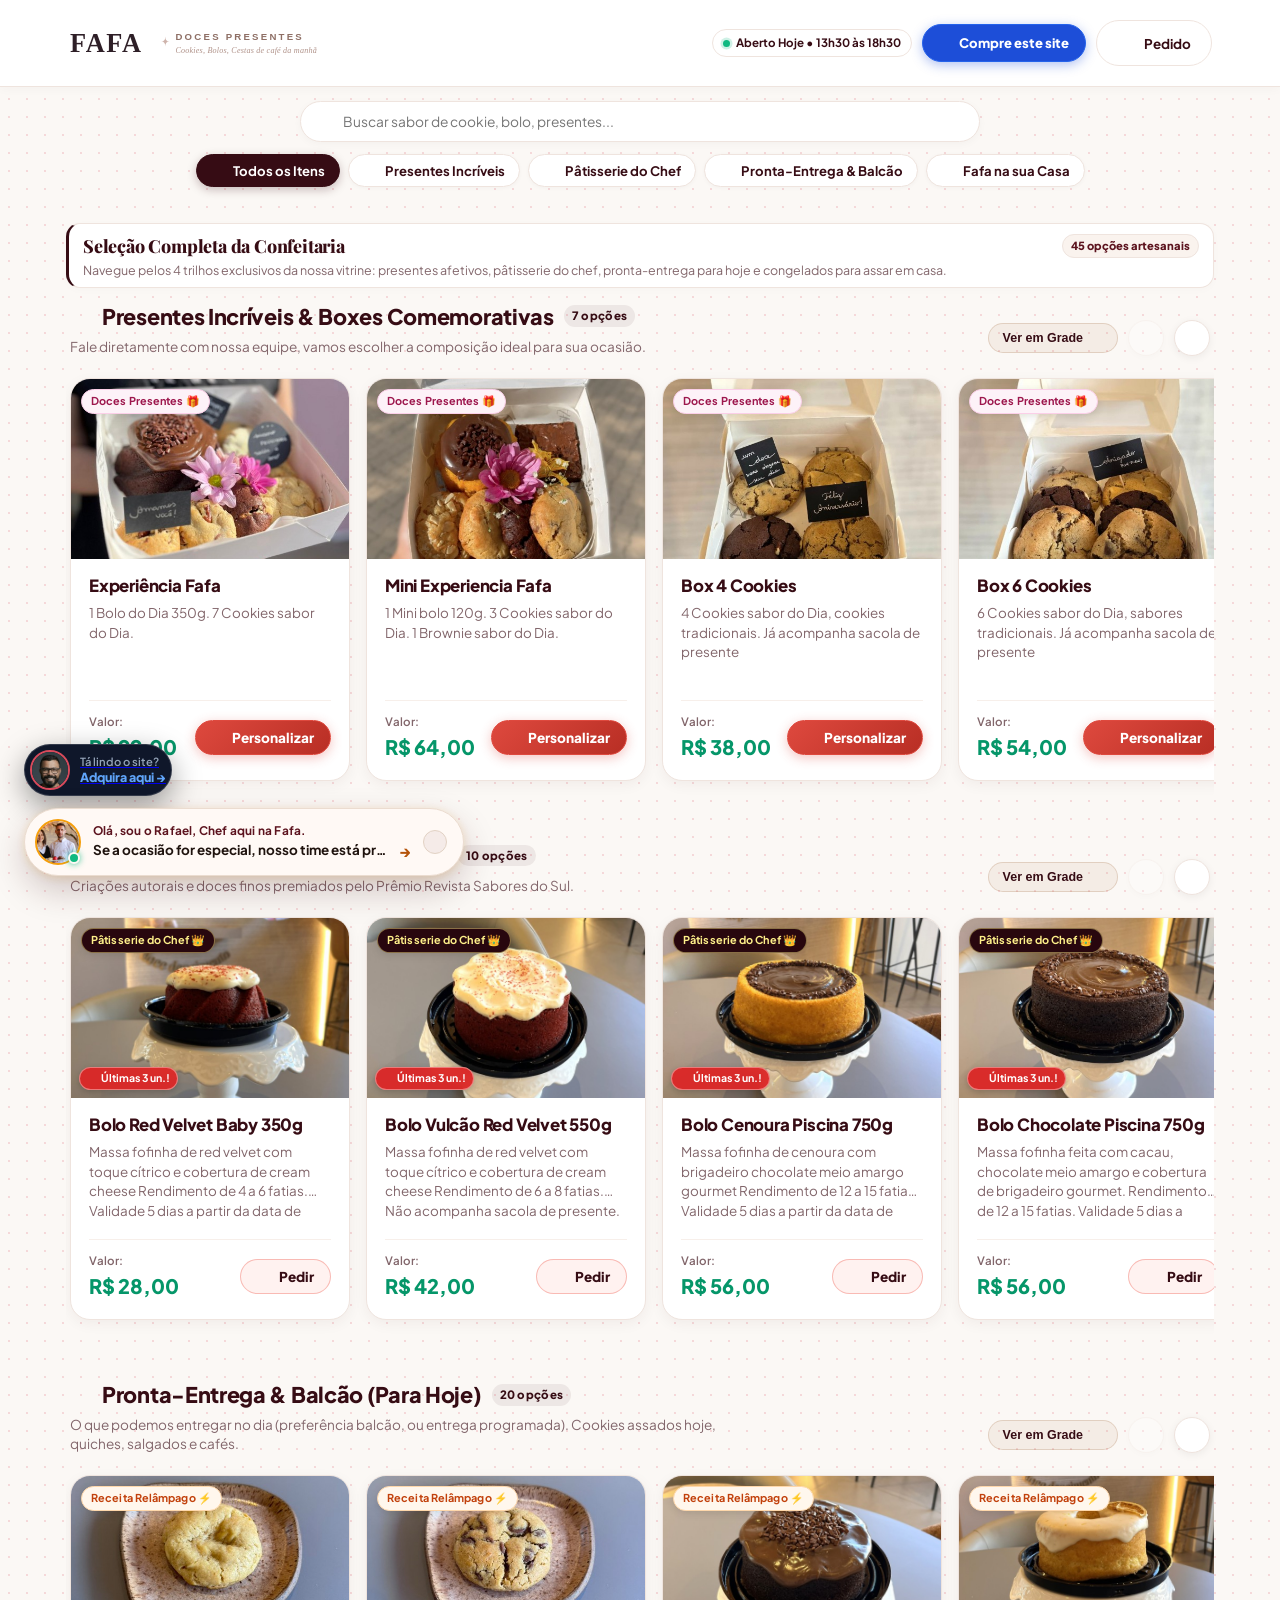
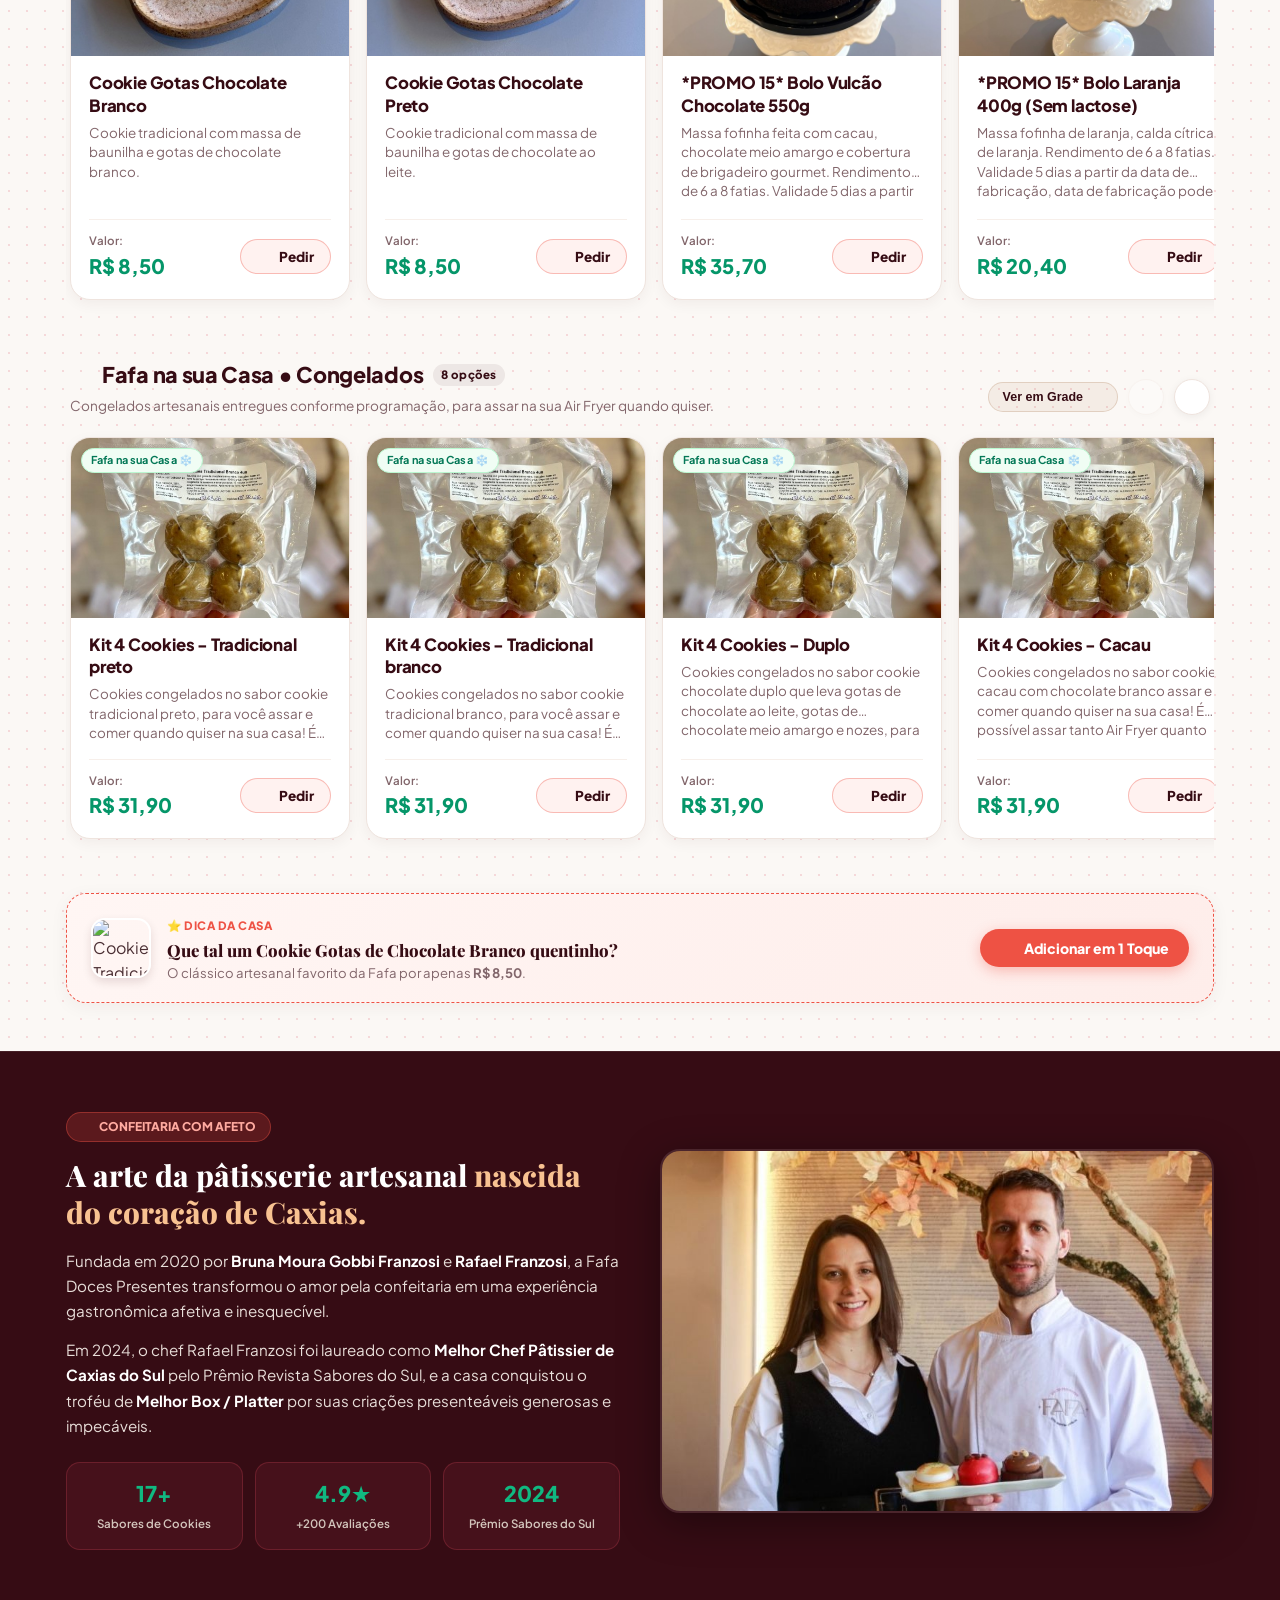
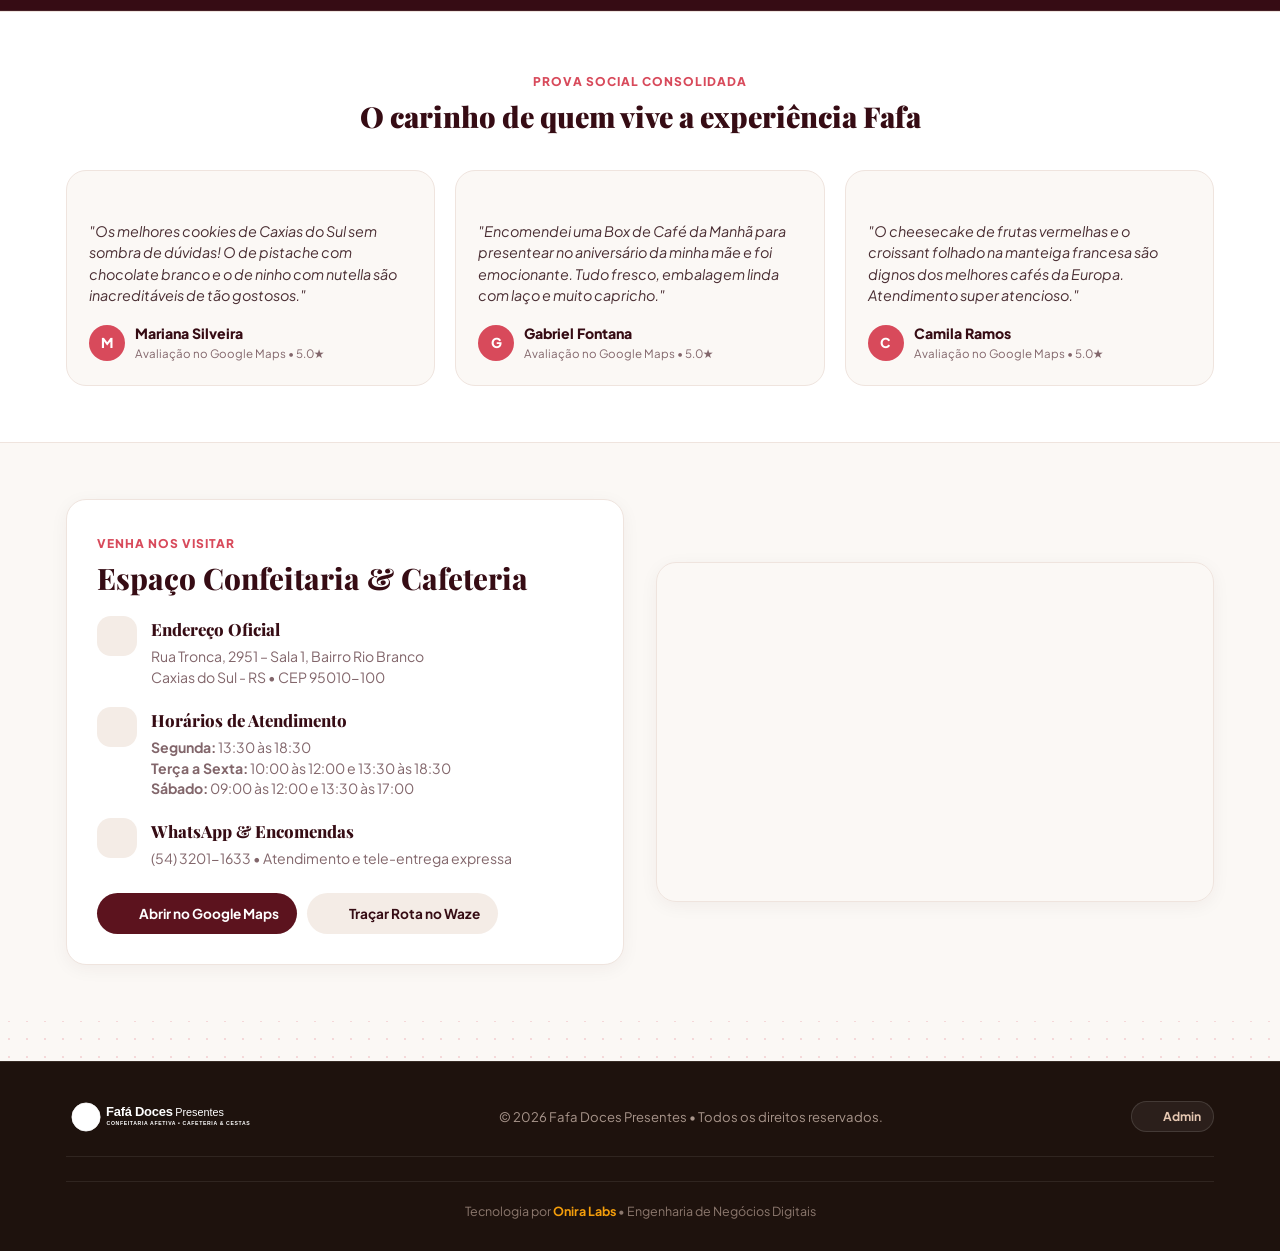
==== commit 52a2b9bc: "feat(fafa-doces): fechamento delimitado, subitens sem R$, logo nova, wheel vertical livre, 3 widgets" ====
--- a/index.html
+++ b/index.html
@@ -22,7 +22,7 @@
     <script src="https://unpkg.com/lucide@latest"></script>
 
     <!-- Stylesheet -->
-    <link rel="stylesheet" href="style.css?v=20260909c">
+    <link rel="stylesheet" href="style.css?v=20260909d">
     <link rel="manifest" href="manifest.json">
 </head>
 <body>
@@ -567,16 +567,25 @@
         </div>
     </div>
 
-    <!-- Floating Proposal Widget (.onira-cta) -->
-    <a href="proposta.html" class="onira-cta" id="onira-floating-cta" title="Ver proposta comercial do site">
-        <img src="assets/jeff-avatar.webp" alt="Jefferson Motta" class="onira-avatar">
-        <div class="onira-text-col">
-            <span class="onira-hook">Tá lindo o site?</span>
-            <span class="onira-call">
-                <span class="onira-link-text">Adquira aqui &rarr;</span>
-            </span>
-        </div>
-    </a>
+    <!-- Floating Proposal Widget (.onira-cta): recolhido ao avatar, 1 toque expande -->
+    <aside class="onira-cta collapsed" id="onira-floating-cta" aria-label="Proposta comercial Onira">
+        <div class="onira-pill" onclick="window.toggleLojaJeff()" role="button" tabindex="0" title="Ver proposta comercial">
+            <img src="assets/jeff-avatar.webp" alt="Jefferson Motta" class="onira-avatar">
+            <a href="proposta.html" class="onira-text-col" onclick="event.stopPropagation()">
+                <span class="onira-hook">Tá lindo o site?</span>
+                <span class="onira-call">
+                    <span class="onira-link-text">Adquira aqui &rarr;</span>
+                </span>
+            </a>
+        </div>
+    </aside>
+
+    <!-- Pílula de Pedido Desktop (espelho da barra mobile) -->
+    <button type="button" class="cart-desktop-pill" id="cart-desktop-pill" onclick="window.openCart()" aria-label="Ver pedido">
+        <i data-lucide="shopping-bag" style="width:18px;height:18px;"></i>
+        <span class="desktop-count-pill" id="desktop-cart-count">1 item</span>
+        <span class="desktop-total" id="desktop-cart-total">R$ 0,00</span>
+    </button>
 
     <!-- Widget Flutuante do Concierge Afetivo (Chef Rafael Franzosi - Estilo Cápsula Onira) -->
     <aside class="concierge-floating-widget" id="concierge-widget" aria-label="Concierge Especializado Fafa">
--- a/style.css
+++ b/style.css
@@ -1999,14 +1999,22 @@
     justify-content: space-between;
     font-size: 0.85rem;
     color: #FFFFFF;
+    padding: 7px 0;
+    border-top: 1px solid rgba(255, 255, 255, 0.35);
+}
+
+.cart-summary-row:first-child {
+    border-top: none;
+    padding-top: 0;
 }
 
 .cart-total-row {
     font-size: 1.1rem;
     font-weight: 900;
     color: #FFFFFF;
-    border-top: 1px dashed rgba(216, 74, 91, 0.3);
-    padding-top: 8px;
+    border-top: 2px solid #FFFFFF;
+    margin-top: 4px;
+    padding-top: 12px;
 }
 
 .cart-total-value {
@@ -2048,7 +2056,7 @@
 }
 
 .cart-onira-tag strong {
-    color: #F59E0B; /* Bright Yellow / Amber */
+    color: #0891B2; /* Azul dos selects em negrito */
 }
 
 /* ==========================================================================
@@ -2089,10 +2097,54 @@
     display: flex;
 }
 
+/* Pílula de Pedido Desktop: espelho da barra mobile, canto inferior direito */
+.cart-desktop-pill {
+    position: fixed;
+    right: 24px;
+    bottom: 24px;
+    z-index: 800;
+    display: none;
+    align-items: center;
+    gap: 10px;
+    background: var(--primary);
+    border: 1px solid rgba(255, 255, 255, 0.15);
+    color: #FFFFFF;
+    font-family: var(--font-body);
+    font-size: 0.85rem;
+    font-weight: 800;
+    padding: 12px 20px;
+    border-radius: var(--radius-pill);
+    box-shadow: 0 10px 30px rgba(0, 0, 0, 0.4);
+    cursor: pointer;
+    transition: transform 0.38s cubic-bezier(0.22, 1, 0.36, 1), opacity 0.25s ease, bottom 0.3s cubic-bezier(0.22, 1, 0.36, 1);
+}
+
+.cart-desktop-pill:hover {
+    transform: translateY(-2px);
+}
+
 @media (min-width: 1024px) {
     .cart-floating-bar {
         display: none !important;
     }
+    .cart-desktop-pill.visible {
+        display: inline-flex;
+    }
+}
+
+.desktop-count-pill {
+    background: var(--accent-coral);
+    padding: 2px 10px;
+    border-radius: var(--radius-pill);
+    font-size: 0.75rem;
+    font-weight: 800;
+}
+
+.desktop-total {
+    font-family: var(--font-price);
+    font-size: 1rem;
+    font-weight: 800;
+    color: var(--emerald-light);
 }
 
 .floating-bar-left {
@@ -2119,14 +2171,17 @@
     color: var(--emerald-light);
 }
 
-/* Floating Proposal Widget (.onira-cta) */
+/* Floating Proposal Widget (.onira-cta): topo da pilha, à esquerda */
 .onira-cta {
     position: fixed;
-    bottom: 16px;
-    z-index: 750;
-    display: flex;
-    align-items: center;
-    justify-content: space-between;
+    left: 24px;
+    right: auto;
+    bottom: 104px;
+    width: auto;
+    max-width: 340px;
+    z-index: 950;
+    display: flex;
+    align-items: center;
     gap: 12px;
     background: #0F172A;
     border: 1px solid rgba(255, 255, 255, 0.15);
@@ -2135,9 +2190,38 @@
     color: #FFFFFF;
 }
 
-/* Quando há itens no carrinho, o card de proposta se alinha acima do botão do pedido */
-body.has-cart-items .onira-cta {
-    bottom: 74px;
+.onira-cta.collapsed {
+    padding: 5px;
+}
+
+.onira-pill {
+    display: flex;
+    align-items: center;
+    cursor: pointer;
+}
+
+.onira-cta .onira-text-col {
+    max-width: 0;
+    opacity: 0;
+    overflow: hidden;
+    white-space: nowrap;
+    margin: 0;
+    transition: max-width 0.35s cubic-bezier(0.16, 1, 0.3, 1), opacity 0.3s ease, margin 0.3s ease;
+}
+
+.onira-cta:not(.collapsed) .onira-text-col {
+    max-width: 240px;
+    opacity: 1;
+    margin-left: 10px;
+}
+
+@media (min-width: 641px) {
+    /* No desktop o Jeff nasce expandido; recolher só no mobile */
+    .onira-cta .onira-text-col {
+        max-width: 240px;
+        opacity: 1;
+        margin-left: 10px;
+    }
 }
 
 .onira-cta:hover {
@@ -2148,6 +2232,7 @@
 
 /* Movimento em bloco quando rolando a página */
 .cart-floating-bar.scroll-hidden,
+.cart-desktop-pill.scroll-hidden,
 .onira-cta.scroll-hidden,
 .concierge-floating-widget.scroll-hidden {
     transform: translateY(180%) !important;
@@ -2156,6 +2241,7 @@
 }
 
 .cart-floating-bar.scrolling-active,
+.cart-desktop-pill.scrolling-active,
 .onira-cta.scrolling-active,
 .concierge-floating-widget.scrolling-active {
     opacity: 0.88;
@@ -2705,6 +2791,7 @@
    ========================================================================== */
 body.store-catalog-only .btn-cart-trigger,
 body.store-catalog-only .cart-floating-bar,
+body.store-catalog-only .cart-desktop-pill,
 body.store-catalog-only .btn-header-trash {
     display: none !important;
 }
@@ -3137,21 +3224,7 @@
         font-size: 0.80rem;
     }
 
-    /* No mobile, enquanto o concierge estiver ativo, o card de proposta (.onira-cta) fica oculto da tela flutuante para não sufocar o conteúdo */
-    .onira-cta {
-        display: none !important;
-    }
-
-    /* Se o usuário fechar o concierge, o card de proposta surge no rodapé com respiro */
-    body.concierge-dismissed:not(.has-cart-items) .onira-cta {
-        display: flex !important;
-        bottom: 14px;
-        left: 12px;
-        right: 12px;
-        width: calc(100% - 24px);
-    }
-
-    /* Quando há itens no carrinho no mobile: APENAS o botão do pedido flutua a 14px (sem empilhamento duplo) */
+    /* Pilha mobile: pedido embaixo, chef acima, Jeff (avatar) no topo — sem exclusão */
     body.has-cart-items .cart-floating-bar {
         bottom: 14px;
         display: flex !important;
@@ -3159,8 +3232,16 @@
         right: 12px;
         width: calc(100% - 24px);
     }
-    body.has-cart-items .onira-cta {
-        display: none !important;
+
+    .concierge-floating-widget {
+        bottom: 80px;
+    }
+
+    .onira-cta {
+        left: 12px;
+        right: auto;
+        bottom: 154px;
+        width: auto;
     }
 }
 
@@ -3388,13 +3469,25 @@
 .cart-addon-pill {
     font-size: 0.74rem;
     color: var(--text-muted);
+    display: flex;
+    align-items: baseline;
+    justify-content: space-between;
+    gap: 8px;
+    width: 100%;
+}
+
+.cart-addon-pill .addon-name {
     display: inline-flex;
     align-items: center;
     gap: 4px;
-}
-
-.cart-addon-pill strong {
+    min-width: 0;
+}
+
+.cart-addon-pill .addon-amt {
+    white-space: nowrap;
     color: var(--accent-coral);
+    font-weight: 800;
+    flex-shrink: 0;
 }
 
 /* ==========================================================================
